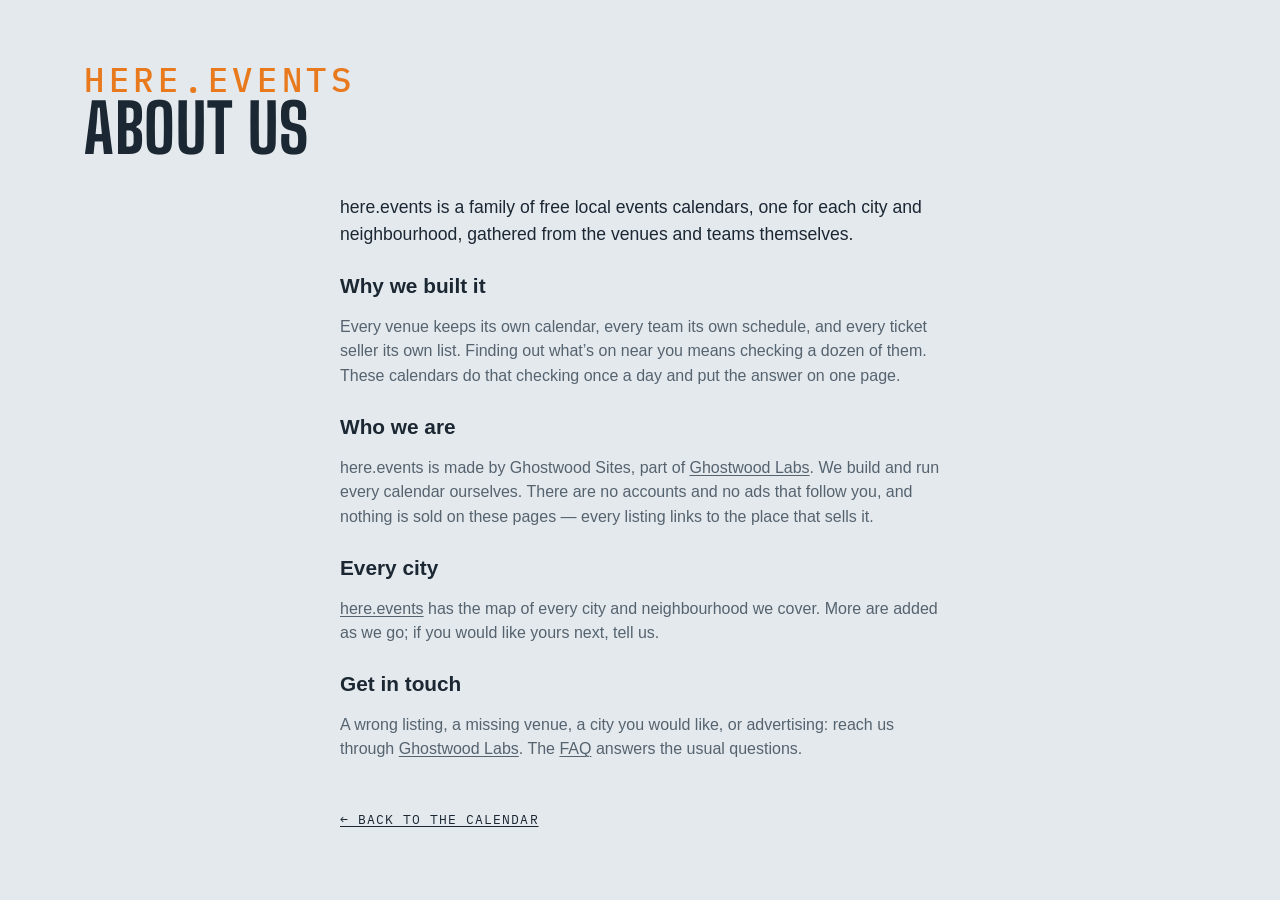
==== site/about.html @ efca9488 "Sources and About Us as their own pages, FAQ the same on every site, More Cities centred Co-Authored" ====
<!DOCTYPE html>
<html lang="en">
<head>
<meta charset="utf-8">
<meta name="viewport" content="width=device-width, initial-scale=1, viewport-fit=cover">
<meta name="theme-color" media="(prefers-color-scheme: light)" content="#edf1f4">
<meta name="theme-color" media="(prefers-color-scheme: dark)" content="#141a20">
<script>
  try {
    var t = localStorage.getItem('lqa-theme');
    var PHONE = '(max-width: 640px), (pointer: coarse) and (max-height: 500px)';
    if ((t === 'light' || t === 'dark') && !matchMedia(PHONE).matches) document.documentElement.dataset.theme = t;
  } catch (e) { /* no storage — system it is */ }
</script>
<title>About Us — here.events</title>
<meta name="description" content="About here.events: free local events calendars for each city and neighbourhood, gathered from the venues and teams themselves.">
<link rel="icon" href="favicon.svg" type="image/svg+xml">
<link rel="preconnect" href="https://fonts.googleapis.com">
<link rel="preconnect" href="https://fonts.gstatic.com" crossorigin>
<link href="https://fonts.googleapis.com/css2?family=Big+Shoulders:opsz,wght@10..72,500;10..72,700&family=IBM+Plex+Mono:wght@400;500&display=swap" rel="stylesheet">
<link rel="stylesheet" href="styles.css?v=__V__">
<script src="city.js?v=__V__"></script>
</head>
<body>

<!-- the Ghostwood Labs mark, drawn once; the masthead and the footer <use> it -->
<svg width="0" height="0" style="position:absolute" aria-hidden="true">
  <symbol id="gw-mark" viewBox="0 0 576 576">
    <g fill="none" stroke="currentColor" stroke-width="24" stroke-linecap="round" stroke-linejoin="round">
      <path d="M300.19 51.03A26 26 0 0 1 275.81 51.03L235.63 29.71A26 26 0 0 0 210.57 30.08L103.63 91.02A26 26 0 0 0 90.5 113.61L90.5 161.4A26 26 0 0 1 77.38 183.98L39.62 205.52A26 26 0 0 0 26.5 228.1L26.5 347.9A26 26 0 0 0 39.62 370.48L77.38 392.02A26 26 0 0 1 90.5 414.6L90.5 462.39A26 26 0 0 0 103.63 484.98L210.57 545.92A26 26 0 0 0 235.63 546.29L275.81 524.97A26 26 0 0 1 300.19 524.97L340.37 546.29A26 26 0 0 0 365.43 545.92L472.37 484.98A26 26 0 0 0 485.5 462.39L485.5 414.6A26 26 0 0 1 498.62 392.02L536.38 370.48A26 26 0 0 0 549.5 347.9L549.5 228.1A26 26 0 0 0 536.38 205.52L498.62 183.98A26 26 0 0 1 485.5 161.4L485.5 113.61A26 26 0 0 0 472.37 91.02L365.43 30.08A26 26 0 0 0 340.37 29.71L300.19 51.03Z"/>
      <path d="M288 57.5L288 177.5"/>
      <path d="M288 518.5L288 403.5"/>
      <path d="M90.5 176.5L144.63 204.58A26 26 0 0 0 169.19 204.26L209.58 181.92A26 26 0 0 0 223 159.17L223 101.5L158.5 137.5"/>
      <path d="M485.5 176.5L431.37 204.58A26 26 0 0 1 406.81 204.26L366.42 181.92A26 26 0 0 1 353 159.17L353 101.5L417.5 137.5"/>
      <path d="M157 211L157 287.5"/>
      <path d="M419 211L419 287.5"/>
      <path d="M90.5 399.5L144.63 371.42A26 26 0 0 1 169.19 371.74L209.58 394.08A26 26 0 0 1 223 416.83L223 474.5L158.5 438.5"/>
      <path d="M485.5 399.5L431.37 371.42A26 26 0 0 0 406.81 371.74L366.42 394.08A26 26 0 0 0 353 416.83L353 474.5L417.5 438.5"/>
      <path d="M26.5 288L92 325.5L92 250.5"/>
      <path d="M549.5 288L484 325.5L484 250.5"/>
    </g>
  </symbol>
</svg>

<!-- About us (Steve, 2026-10-29: "Create an about us section just to the left of FAQ, make it work
     the same"): one shared page for every city, word for word, like the FAQ. Styled by .ad-page. -->
<header class="masthead">
  <div class="masthead-text">
    <p class="eyebrow">here.events</p>
    <h1>About Us</h1>
  </div>
</header>
<main class="ad-page about-page">
  <p class="ad-lead">here.events is a family of free local events calendars, one for each city and neighbourhood, gathered from the venues and teams themselves.</p>

  <h2>Why we built it</h2>
  <p>Every venue keeps its own calendar, every team its own schedule, and every ticket seller its own list. Finding out what’s on near you means checking a dozen of them. These calendars do that checking once a day and put the answer on one page.</p>

  <h2>Who we are</h2>
  <p>here.events is made by Ghostwood Sites, part of <a href="https://ghostwoodlabs.com/" rel="noopener">Ghostwood Labs</a>. We build and run every calendar ourselves. There are no accounts and no ads that follow you, and nothing is sold on these pages — every listing links to the place that sells it.</p>

  <h2>Every city</h2>
  <p><a href="https://here.events/">here.events</a> has the map of every city and neighbourhood we cover. More are added as we go; if you would like yours next, tell us.</p>

  <h2>Get in touch</h2>
  <p>A wrong listing, a missing venue, a city you would like, or advertising: reach us through <a href="https://ghostwoodlabs.com/" rel="noopener">Ghostwood Labs</a>. The <a href="faq.html">FAQ</a> answers the usual questions.</p>

  <a class="ad-back" href="./">← Back to the calendar</a>
</main>
</body>
</html>
---- site/styles.css ----
/* Lower Queen Anne Events — overcast-sky palette, marquee display type. */

:root {
  --sky: #e4e9ed;        /* overcast paper (a step down from #edf1f4, Steve 2026-10-12: "a little less glaring") */
  --mist: #f7f9fb;       /* card surface (was pure white) */
  --ink: #1b2733;        /* Puget ink */
  --ink-soft: #55636f;
  --ink-bright: #1b2733; /* the logo: pure white in the dark palette, ink here */
  --line: #c3ccd4;
  --gold: #e8791d;       /* Space Needle "Galaxy Gold" */
  --gold-soft: #fbe9d8;
  /* Color coding is muted (a step back from the pure primaries) and each
     group keeps to its own family so a dot or stripe reads as what it is:
     venues are cool (blue → violet → teal), event types are warm (yellow →
     orange → red → pink). */
  /* venue hues (chips, grid ticks, agenda tags): a sweep from teal through
     blue and violet to magenta, neighbors alternating light and dark */
  /* all three families sit a step back from the pure primaries: the same
     hues, less glare, so the stripes and ticks read after the titles */
  --v-hayden: #2d799f; --v-tower: #9f2d2d; --v-midtown: #792d9f; --v-domino: #9f792d; --v-volcanic: #9f532d;
  --v-silvermoon: #2d409f; --v-vincegenna: #2d9f2d; --v-stfrancis: #9f2d8c; --v-belfry: #2d9f79; --v-expo: #9f962d;
  --venue-text: 72%;     /* how much of the venue hue the card's venue label keeps (light mode) */
  --tint: 26%;           /* the venue wash behind a series card (light mode; 13% in the dark palette) */
  --row-a: #f3f6f8; --row-b: #d6dde3; /* the list's rows alternate light and dark grey; only a series keeps its venue's hue (Steve, 2026-10-20) */
  /* event-type hues (calendar ticks, agenda right edge): concerts salmon and
     arts crimson keep clear of the brand orange; movies slate = "quiet" */
  --t-concert: #d9664f;
  --t-sports: #d4b106;
  --t-arts: #b8303f;
  --t-movie: #7a8a99;
  --t-community: #d63f9c;
  --t-expo: #2a9d8f;      /* conventions & expos: turquoise, the one hue the types didn't use */
  --t-bar: #c28a12;       /* bar nights: amber, an ale between the sports yellow and concert salmon */
  --alert: #e02b26;       /* cancelled / postponed notes: plain bright red */
  --barh-base: 3.4rem;   /* the pinned filter bar's height (chips 2.25rem + padding) */
  --titleh: 1.7rem;      /* the bar's title line (1.2rem + .5rem gap), added while scrolled */
  --barh: var(--barh-base); /* what the sticky things below the bar offset by */
  --rule: color-mix(in srgb, var(--line), var(--ink-soft)); /* list dividers: a step brighter than --line */
  /* the scorebug (the live game block, .tf-bug): a light panel in this theme, the broadcast's charcoal in the dark one (Steve, 2026-10-12: the charcoal panel on the light card looked bad) */
  --bug-bg: #f9fafb; --bug-frame: #c9d2da; --bug-ink: #1b2733; --bug-soft: #55636f; --bug-dim: #7c8894; --bug-rowline: #d5dce3; --bug-off: #b3bcc5; --bug-muted: #6b7784; --bug-score-bg: #ffffff; --bug-shadow: rgba(15, 25, 35, .10); --bug-redzone: #c8261f;
  --bug-bw: 1px; --frame: var(--line); --frame-w: 1px; /* the game block's frame and the bug's rules: hairlines in the card's line colour here, the 2px broadcast frame in the dark theme (Steve, 2026-10-12: "soften … the borders in general") */
  --cell-mix: 22%; --cell-ink: var(--ink); --cell-bar: 4px; --cell-shadow: none; /* the bug's team cells: a wash of the club colour with a bar of it at the left and ink type, instead of the solid cell ("soften the colors here") */
  --tick-mix: var(--ink); --tick-pct: 65%; /* the refresh countdown ring: the club's colour mixed toward ink here, toward white on the dark ground (the mix itself is written in the .tf-refresh rule: a token holding var(--team-2) would resolve here on :root, where no club colour exists, and come out empty) */
  --dot: color-mix(in srgb, var(--ink-soft) 40%, transparent); /* the dotted underline under the watch strip's links */
  --display: "Big Shoulders", "Arial Narrow", sans-serif;
  --body: -apple-system, BlinkMacSystemFont, "Segoe UI", "Helvetica Neue", sans-serif;
  --mono: "IBM Plex Mono", ui-monospace, Menlo, monospace;
}
/* Dark palette. Applies when the system prefers dark and the visitor hasn't
   picked Light, or whenever they've picked Dark (the toggle sets
   data-theme on <html>; "system" leaves it unset). The two blocks must
   stay identical — CSS has no way to give one ruleset two unrelated
   conditions. */
@media (prefers-color-scheme: dark) {
  :root:not([data-theme="light"]) {
    color-scheme: dark;
    --sky: #141a20; --mist: #1d252e; --ink: #e8edf1; --ink-soft: #9aa7b2; --ink-bright: #ffffff;
    --line: #333f4a; --gold: #f08a33; --gold-soft: #3a2a1a;
    --v-hayden: #86c8ea; --v-tower: #ea8686; --v-midtown: #c886ea; --v-domino: #eac886; --v-volcanic: #eaa786;
    --v-silvermoon: #8696ea; --v-vincegenna: #86ea86; --v-stfrancis: #ea86d9; --v-belfry: #86eac8; --v-expo: #eae186;
    --venue-text: 100%; --tint: 13%;
    --row-a: #1e252c; --row-b: #2c343c;
    --t-concert: #f0806a; --t-sports: #f2d21b; --t-arts: #d63a4f;
    --t-movie: #8b9db0; --t-community: #e660a8; --t-expo: #4fd1c5; --t-bar: #e3ad3c; --alert: #ff4b3e;
    --bug-bg: #2b2d30; --bug-frame: #c9cdd2; --bug-ink: #f4f4f4; --bug-soft: #d5d8dc; --bug-dim: #b9bec4; --bug-rowline: #5c6167; --bug-off: #6a6d72; --bug-muted: #4a4f56; --bug-score-bg: #fafafa; --bug-shadow: rgba(0, 0, 0, .35); --bug-redzone: #ff7b7b;
  --bug-bw: 2px; --frame: var(--ink-soft); --frame-w: 2px; --cell-mix: 100%; --cell-ink: #fff; --cell-bar: 0px; --cell-shadow: 0 1px 2px rgba(0, 0, 0, .5);
    --bug-bw: 2px; --frame: var(--ink-soft); --frame-w: 2px; --cell-mix: 100%; --cell-ink: #fff; --cell-bar: 0px; --cell-shadow: 0 1px 2px rgba(0, 0, 0, .5);
    --tick-mix: white; --tick-pct: 45%;
    --dot: color-mix(in srgb, var(--ink-soft) 60%, transparent);
  }
}
:root[data-theme="dark"] {
  color-scheme: dark;
  --sky: #141a20; --mist: #1d252e; --ink: #e8edf1; --ink-soft: #9aa7b2; --ink-bright: #ffffff;
  --line: #333f4a; --gold: #f08a33; --gold-soft: #3a2a1a;
  --v-hayden: #86c8ea; --v-tower: #ea8686; --v-midtown: #c886ea; --v-domino: #eac886; --v-volcanic: #eaa786;
  --v-silvermoon: #8696ea; --v-vincegenna: #86ea86; --v-stfrancis: #ea86d9; --v-belfry: #86eac8; --v-expo: #eae186;
  --venue-text: 100%; --tint: 13%;
  --row-a: #1e252c; --row-b: #2c343c;
  --t-concert: #f0806a; --t-sports: #f2d21b; --t-arts: #d63a4f;
  --t-movie: #8b9db0; --t-community: #e660a8; --t-expo: #4fd1c5; --t-bar: #e3ad3c; --alert: #ff4b3e;
  --bug-bg: #2b2d30; --bug-frame: #c9cdd2; --bug-ink: #f4f4f4; --bug-soft: #d5d8dc; --bug-dim: #b9bec4; --bug-rowline: #5c6167; --bug-off: #6a6d72; --bug-muted: #4a4f56; --bug-score-bg: #fafafa; --bug-shadow: rgba(0, 0, 0, .35); --bug-redzone: #ff7b7b;
  --tick-mix: white; --tick-pct: 45%;
  --dot: color-mix(in srgb, var(--ink-soft) 60%, transparent);
}
:root[data-theme="light"] { color-scheme: light; }

* { box-sizing: border-box; }
html { scroll-behavior: smooth; overflow-x: clip; } /* clip: the footer bleeds to the viewport edges */
@media (prefers-reduced-motion: reduce) { html { scroll-behavior: auto; } }
/* the page is 62rem wide, and steps wider on big screens so event names
   get a single line: the calendar column is fixed, so all of the extra
   width goes to the cards (the footer line follows) */
:root { --pagew: 62rem; }
@media (min-width: 1180px) { :root { --pagew: 72rem; } }
@media (min-width: 1360px) { :root { --pagew: 80rem; } }
body {
  /* no bottom padding: the sticky footer is the page's last thing, and any
     padding here would show as a blank band under it once the list is short.
     A column flex at least a viewport tall, so a short page (the Teams view
     with one team) still puts the footer at the bottom edge */
  display: flex; flex-direction: column; min-height: 100vh; min-height: 100dvh;
  margin: 0 auto; padding: 0 1.25rem; max-width: var(--pagew);
  background: var(--sky); color: var(--ink);
  font: 16px/1.55 var(--body);
}
/* flex items refuse to shrink below their content's minimum width, so one
   unwrappable line (a TV listing, the compact bar's title) would push a whole
   section past a phone's edge; let them shrink like blocks */
body > * { min-width: 0; }
a { color: inherit; text-underline-offset: 2px; }
:focus-visible { outline: 2px solid var(--ink-soft); outline-offset: 2px; }

/* ---- masthead ---- */
.masthead {
  display: flex; flex-wrap: wrap; gap: 1.5rem; align-items: flex-end;
  justify-content: space-between; padding: 2.5rem 0 1rem;
}
.eyebrow {
  font-family: var(--mono); font-size: .8rem; letter-spacing: .12em;
  text-transform: uppercase; color: var(--gold); margin: 0 0 .3rem;
}
h1 {
  font-family: var(--display); font-weight: 700; font-size: clamp(2.6rem, 7vw, 4.2rem);
  line-height: .92; text-transform: uppercase; letter-spacing: .01em; margin: 0;
}
.masthead-text { min-width: 0; max-width: 100%; } /* a flex item would grow to its widest line and push past a phone's edge */
/* "More Cities" (See All until 2026-10-13, Other Places until 2026-10-18): the pill before the theme pill, to the same map (Steve, 2026-10-12); in the pinned bar the chip's text folds away and the map glyph stays */
/* Add To My Calendar: the first of the masthead's tools (Steve, 2026-10-26, "should move here" — beside More Cities; in the bar from 2026-09-16 until then), sized like the More Cities pill beside it */
.masthead-tools #subscribeBtn { order: 3; display: inline-flex; align-items: center; gap: .45rem; min-height: calc(1.7rem + 8px); padding: 0 .95em; }
.masthead-tools #subscribeBtn svg { width: 1rem; height: 1rem; flex: none; }
.masthead-tools #subscribeBtn:hover { border-color: var(--ink-soft); }
.bar-title .masthead-tools #subscribeBtn { min-height: 1.7rem; padding: 0 .5em; } /* icon-only in the title line, like the pill (the label rule is .bar-title .masthead-tools .chip span) */
.masthead-tools .see-all { order: 4; display: inline-flex; align-items: center; gap: .45rem; min-height: calc(1.7rem + 8px); padding: 0 .95em; text-decoration: none; }
.masthead-tools .see-all svg { width: 1rem; height: 1rem; fill: none; stroke: currentColor; stroke-width: 1.6; stroke-linejoin: round; stroke-linecap: round; }
.masthead-tools .see-all:hover { border-color: var(--ink-soft); }
.bar-title .masthead-tools .see-all { min-height: 1.7rem; padding: 0 .5em; }
/* the mark and the name as one thing: the mark stretches to the text's
   height (eyebrow + title) and keeps square, in the footer mark's white */
.masthead { --mast-title: clamp(2.6rem, 7vw, 4.2rem); } /* the title's size; the eyebrow and the mark are cut from it */
.masthead h1 { font-size: var(--mast-title); }
/* the picture (Steve, 2026-09-21: line art, the Needle's crown the focus):
   the top of the Space Needle from the Highsmith aerial, traced to single
   smooth lines at build (a gradient-magnitude pass over the photo, see the
   memory note), a 4.5:1 window from the spire tip to the Queen Anne treeline
   with the Needle centred and the Cascades ridge behind
   (design/lqa-masthead-lines-gen.py). The
   drawing is a luminance mask (masthead-lines.png, white = line) over a box
   of ink, so the lines are the palette's own ink in either theme. A band
   behind the masthead, the Needle toward the right, dissolving into the page
   on every side — no hard edge where the art stops (Steve, 2026-09-21) */
.masthead { min-height: 11rem; overflow: hidden; isolation: isolate; } /* a slim band (Steve, 2026-09-20: minimal) */
.masthead-photo { /* the drawing fills the gap between the name and the theme pill (Steve, 2026-10-05: "in all the modes try to make it fill this space"): a flex item between them, as tall as the band (the negative margins reach over the band's padding) */
  order: 1; flex: 1 1 0; align-self: stretch; min-width: 0; z-index: -1;
  margin: -2.5rem 0 -1rem; pointer-events: none;
  background: #fff; opacity: .9; /* white lines on the dark palette, black on the light one (Steve: "white and black with antialiasing") */
  -webkit-mask-image: url(masthead-lines.png), linear-gradient(to right, transparent 0%, #000 10%, #000 92%, transparent 100%), linear-gradient(to bottom, #000 0%, #000 58%, transparent 100%);
  mask-image: url(masthead-lines.png), linear-gradient(to right, transparent 0%, #000 10%, #000 92%, transparent 100%), linear-gradient(to bottom, #000 0%, #000 58%, transparent 100%);
  -webkit-mask-size: auto 100%, 100% 100%, 100% 100%; mask-size: auto 100%, 100% 100%, 100% 100%; /* the drawing at the band's height, however wide the gap: the Needle stays whole, the ridge beside it shows as far as the gap allows */
  -webkit-mask-position: 50% 0%, 0 0, 0 0; mask-position: 50% 0%, 0 0, 0 0; /* the Needle is at the drawing's centre, so its spire is the centre of the gap at every width (Steve, 2026-10-05: "make the center the top of the needle") */
  -webkit-mask-repeat: no-repeat; mask-repeat: no-repeat;
  mask-mode: luminance, alpha, alpha;
  -webkit-mask-composite: source-in; mask-composite: intersect;
}
.masthead-tools { order: 2; }
:root[data-theme="light"] .masthead-photo { background: #000; opacity: .7; }
@media (prefers-color-scheme: light) { :root:not([data-theme="dark"]) .masthead-photo { background: #000; opacity: .7; } }
.masthead-text { position: relative; }
.masthead .eyebrow { font-size: calc(var(--mast-title) * .5); font-weight: 500; letter-spacing: .14em; margin-bottom: .1rem; line-height: 1; } /* "Seattle": half the title's size (Steve, 2026-09-16: twice the quarter it was), a shade bolder */
/* the masthead's tools (Steve, 2026-09-14): Add To My Calendar (back here
   2026-10-26), the More Cities pill and the theme pill at the masthead's
   right end — the bar below keeps its room for the switch, filters, search,
   the clubs and the season calendar chip */
.masthead { position: relative; }
.masthead-tools { display: flex; align-items: center; gap: .6rem; flex: none; margin-left: auto; }
.sub { color: var(--ink-soft); max-width: 34rem; margin: .8rem 0 0; }

.updated { /* the "Updated …" stamp: an eyebrow line under the title, spaced like the one above it */
  margin: .3rem 0 0; min-height: 1em;
}
/* Solid-ink pill with the page background as its text — a dark pill in
   light mode, a light one in dark — softened on hover (the event sheet's
   Tickets button). */
.btn-cal {
  display: inline-flex; align-items: center; gap: .55em; margin: auto 0;
  font: 600 1rem/1 var(--body); color: var(--sky); background: var(--ink);
  border: 0; border-radius: 999px; padding: .85em 1.4em .85em 1.15em; cursor: pointer;
  transition: background .15s, color .15s;
}
.btn-cal svg { width: 1.15em; height: 1.15em; flex: none; }
.btn-cal:hover { background: var(--ink-soft); color: var(--sky); }
/* the subscribe pop: app.js placeSubscribePop fixes it under the masthead's
   Add To My Calendar button (right edges aligned); these are the fallback
   position and the look */
.pop {
  position: absolute; right: 0; top: calc(100% + 1.1rem); z-index: 10;
  width: min(18rem, 100%); background: var(--mist); border: 1px solid var(--line);
  border-radius: 8px; padding: 1rem 1.1rem; box-shadow: 0 8px 28px rgba(15, 25, 35, .18);
  font-size: .92rem;
}
.pop p { margin: 0 0 .6rem; }
.pop > :last-child { margin-bottom: 0; }
/* everything in the pop sits on one centre line: the checkbox row, the
   three named calendar tiles, the QR / Copy Link chips, then the note */
.pop-tiles { display: grid; grid-template-columns: repeat(3, 4.6rem); justify-content: center; gap: .6rem; margin: 0 0 .7rem; }
.pop-tools { display: flex; justify-content: center; gap: .5rem; margin: 0 0 .9rem; }
.pop-tools .chip { display: inline-flex; align-items: center; gap: .4rem; text-decoration: none; padding: .45em .85em; }
.pop-tools .chip svg { width: 1rem; height: 1rem; flex: none; color: var(--gold); }
.pop-tools .chip:hover { border-color: var(--ink-soft); }
/* Copy Link: a check replaces the icon for a moment after copying */
.pop-tools .chip.is-done svg { display: none; }
.pop-tools .chip.is-done::before { content: "✓"; font-weight: 700; line-height: 1; }
.qr-panel { text-align: center; margin-bottom: .6rem; }
#qrImg {
  display: inline-block; width: 170px; height: 170px;
  background: #fff; padding: 6px; border-radius: 8px;
}
#qrImg svg { display: block; width: 100%; height: 100%; }
/* a tile: the service's icon over its name */
.tile {
  display: grid; justify-items: center; gap: .4rem;
  padding: .6rem .3rem .5rem; border: 1px solid var(--line); border-radius: 10px;
  background: var(--sky); text-decoration: none; color: var(--ink-soft);
}
.tile-logo { width: 2.4rem; height: 2.4rem; border-radius: 8px; object-fit: contain; }
.tile span { font-family: var(--mono); font-size: .62rem; text-transform: uppercase; letter-spacing: .08em; line-height: 1; }
.tile:hover { border-color: var(--ink-soft); color: var(--ink); }
/* ---- filter bar: one row of matching chips ---- */
/* Funnel (filters), Reset, Copy link, Add To Calendar, then the theme toggle
   at the right end. position: relative makes the bar the box the subscribe
   pop hangs from. */
.filterbar {
  display: flex; flex-wrap: nowrap; gap: .6rem; align-items: center;
  margin: .75rem 0 0; position: relative;
}
.filterbar > * { flex-shrink: 0; }
.filterbar .chip {
  display: inline-flex; align-items: center; gap: .45rem; min-height: 2.25rem;
  position: relative; /* for the visually-hidden labels in .is-tight */
}
.filterbar .chip svg { width: 1rem; height: 1rem; flex: none; }
.filterbar .chip:not(:disabled):hover { border-color: var(--ink-soft); }
/* the funnel's chevron is the panel's open/closed indicator. Its outline is
   deliberately the same whether or not a filter is active — Reset lighting
   up is the "something's filtered" signal. */
/* The bar can't wrap. When its content wouldn't fit — app.js measures and
   sets .is-tight — the view switch's words go (see .view-toggle); the labeled
   Add To My Calendar chip that used to shed its label here left the bar for
   the masthead 2026-10-26. */
/* the Teams chip is a switch: solid while its view is on show */
/* the view switch: list | month | home teams, a three-stop pill like the theme's (same rules, .view-toggle) */
.view-toggle[data-active="month"] .theme-knob { left: calc(3px + var(--tt)); }
.view-toggle[data-active="teams"] .theme-knob { left: calc(3px + 2 * var(--tt)); }
.view-toggle button[aria-checked="true"] { color: var(--sky); }
/* while the Teams view is up the agenda's own controls step aside — the
   filters, search, the Today floater, Add To Calendar and the phone's calendar chip */
html.teams-open .search-wrap,
html.teams-open .cal-toggle { display: none; } /* Add To Calendar stays: in Teams mode it offers the club's season feed */
html.teams-open #calToday { display: none; }
.cal-side:not(.is-float) .cal { margin-bottom: 1.6rem; } /* room for the TODAY tab below the docked card */
/* the search box: a chip that takes typing, a magnifier at its right end and
   no placeholder; it gives up width first when the row gets tight */
.filterbar .search-wrap { position: relative; display: flex; flex: 1 1 10rem; min-width: 10rem; max-width: none; } /* the whole of the row's slack (Steve, 2026-10-24, "span the full width"; capped at 28rem from 2026-09-15 until then) */ /* takes whatever room the row has left, never less than a word's worth: the chips drop their labels first (is-tight) */
#searchBox {
  width: 100%; font: 500 .85rem/1 var(--body); color: var(--ink); background: var(--mist);
  border: 1px solid var(--line); border-radius: 999px; padding: .5em 2.4em .5em .95em; min-height: 2.25rem;
  -webkit-appearance: none; appearance: none;
}
#searchBox::-webkit-search-cancel-button { margin-right: .2em; }
/* hover and focus both just brighten the edge — no orange ring on a text box */
#searchBox:hover { border-color: var(--ink-soft); }
#searchBox:focus, #searchBox:focus-visible { outline: none; border-color: var(--ink); }
.search-wrap svg {
  position: absolute; right: .85rem; top: 50%; width: 1rem; height: 1rem;
  transform: translateY(-50%); color: var(--ink-soft); pointer-events: none;
}
/* Right end of the bar, left to right: the calendar chip (narrow layouts
   only), then the season calendar chip (DOM order keeps the chips together;
   flex order places them); the search box grows to fill the gap before them.
   Add To My Calendar was the bar's last chip from 2026-09-16 to 2026-10-26. */
#calToggle { order: 2; }
#viewToggle { order: -1; } /* the view switch leads the bar in either mode (Steve, 2026-09-14) */
/* light / dark: a two-stop pill at the bar's right end, the ink knob
   sliding under the stop in effect (the system's side until a click) */
.theme-toggle {
  position: relative; display: inline-flex; order: 5;
  padding: 3px; border: 1px solid var(--line); border-radius: 999px; background: var(--mist);
}
.theme-toggle { --tt: 2rem; cursor: pointer; } /* stop width — wider on phones for the tap target; the rim and the knob are click targets too (a press anywhere steps the pill) */
.theme-toggle button {
  position: relative; z-index: 1; width: var(--tt); height: 1.7rem; cursor: pointer;
  background: none; border: 0; padding: 0; color: var(--ink-soft); border-radius: 999px;
  display: grid; place-items: center;
}
.theme-toggle button svg { width: 1rem; height: 1rem; }
.theme-toggle button[aria-checked="true"] { color: var(--sky); } /* still a click target: any stop flips */
.theme-toggle button:not([aria-checked="true"]):hover { color: var(--ink); }
.theme-knob {
  position: absolute; top: 3px; left: 3px; width: var(--tt); height: calc(100% - 6px);
  border-radius: 999px; background: var(--ink); transition: left .18s; /* ink knob, page-colored icon — like a checked box */
}
.theme-toggle[data-active="dark"] .theme-knob { left: calc(3px + var(--tt)); }
.theme-toggle[data-active="system"] .theme-knob { left: calc(3px + 2 * var(--tt)); }
@media (prefers-reduced-motion: reduce) { .theme-knob { transition: none; } }
/* the view stops carry their words — List · Month · Teams — while the bar has room (Steve, 2026-10-24,
   "span the full width … display text for the icons if there is space"; Kona first, every city the same day):
   is-tight (app.js fitFilterBar / fitTeamStrip) drops them back to icons, and the ink knob is measured under
   the lit stop by app.js placeKnob (--knob-x/--knob-w), whatever its width. After the .theme-toggle rules so
   width: auto wins. */
.view-toggle button { width: auto; min-width: var(--tt); padding: 0 .7rem 0 .55rem; gap: .4rem; display: inline-flex; align-items: center; justify-content: center; }
.view-toggle .vt-label { font: 500 .8rem/1 var(--body); letter-spacing: .01em; white-space: nowrap; }
.filterbar.is-tight .view-toggle button { padding: 0; width: var(--tt); }
.filterbar.is-tight .vt-label { display: none; }
.view-toggle[data-active] .theme-knob { left: var(--knob-x, 3px); width: var(--knob-w, var(--tt)); transition: left .18s, width .18s; }
@media (prefers-reduced-motion: reduce) { .view-toggle[data-active] .theme-knob { transition: none; } }
/* the Filter button rides at the end of the view pill, past a hairline, in every mode (Steve, 2026-10-24,
   "for all sites, and modes combine these"): icon + word like the stops, the word going with is-tight; while
   the panel is open it wears the ink like a knob of its own. It is not a stop: the knob never moves to it. */
.view-toggle .vt-filter { width: auto; min-width: var(--tt); padding: 0 .7rem 0 .55rem; } /* a stop like the others — no divider (Steve, 2026-10-24: "vert lines should be consistent") */
.filterbar.is-tight .view-toggle .vt-filter { width: auto; padding: 0 .35rem 0 .4rem; }
.view-toggle .vt-filter[aria-expanded="true"], .view-toggle .vt-filter[aria-expanded="true"]:hover { background: var(--ink); color: var(--sky); border-radius: 999px; }
/* the bar stays pinned at the top while the list scrolls (--barh is its
   height — the month dividers and the calendar strip stick just below it);
   the panel floats open under it, over the content, which stays put */
.filter-area {
  position: sticky; top: 0; z-index: 30; background: var(--sky);
  padding: .55rem 0 .6rem; margin-top: .2rem;
}
.filter-area .filterbar { margin: 0; }
/* the pinned bar's title: one slim line above the chips in the masthead's
   face, shown once the masthead itself has scrolled off; --titleh is what
   it adds to the bar, and html.is-scrolled adds that to --barh */
.bar-title { /* one size for all three parts */
  display: flex; align-items: baseline; gap: .9rem; white-space: nowrap;
  font-family: var(--display); font-weight: 700; font-size: 1.1rem; line-height: 1.2rem;
  text-transform: uppercase; letter-spacing: .02em; margin: 0 0 .5rem;
}
.bar-title[hidden] { display: none; } /* an author display beats the UA [hidden] rule */
.eyebrow[hidden], .bar-eyebrow[hidden] { display: none; } /* an empty eyebrow (a city with no neighbourhood) takes no room */
.bar-name { min-width: 0; overflow: hidden; text-overflow: ellipsis; } /* the title gives way first */
.bar-eyebrow { /* "Seattle" and "Updated …" in the masthead's eyebrow face */
  flex: none; font-family: var(--mono); font-weight: 400; letter-spacing: .08em; color: var(--gold);
}
#barUpdated { display: none; } /* the stamp is the footer's alone (Steve, 2026-09-16) */
html.is-scrolled { --titleh: 2.2rem; --barh: calc(var(--barh-base) + var(--titleh)); } /* the title line carries the masthead's tools while scrolled (app.js markStuck moves them): 1.7rem chips + the .5rem gap */
/* the tools in the title line: icon-only chips a size down, the theme pill scaled to match, at the line's right end (the pop still hangs from the bar below) */
.bar-title .masthead-tools { align-self: center; margin-left: auto; gap: .4rem; }
.bar-title .masthead-tools .chip { min-height: 1.7rem; padding: .2em .5em; }
.bar-title .masthead-tools .chip span { position: absolute; width: 1px; height: 1px; overflow: hidden; clip: rect(0 0 0 0); white-space: nowrap; }
.bar-title .masthead-tools .chip svg { width: 1rem; height: 1rem; }
.bar-title .theme-toggle { zoom: .8; }
.filter-panel {
  position: absolute; left: 0; right: 0; top: calc(100% + .5rem); z-index: 20;
  background: var(--mist); border: 1px solid var(--line);
  border-radius: 10px; padding: 1rem 1.1rem;
  box-shadow: 0 12px 36px rgba(0, 0, 0, .3);
  max-height: calc(100vh - 8rem); max-height: calc(100dvh - 8rem); overflow-y: auto;
}
/* Kayak-style panel: columns of checkbox rows, Select all | Clear all links
   per group, an "only" link on hover, and an event count on the right. */
/* the groups sit in columns with a rule between them (a rule above, on
   phones, where they stack) */
.fp-cols { display: grid; grid-template-columns: repeat(auto-fit, minmax(18rem, 1fr)); gap: 1.25rem 0; } /* wide enough that no name wraps; tablets get two columns */
.fp-group { padding: 0 1.25rem; min-width: 0; } /* columns share the width evenly; a long name clips with an ellipsis rather than pushing the next column out of the panel (2026-10-18, the neighbourhood rows) */
.fp-group:first-child { padding-left: 0; }
.fp-group:last-child { padding-right: 0; }
.fp-group + .fp-group { border-left: 1px solid var(--line); }
@media (max-width: 640px) {
  .fp-group { padding: 0; }
  .fp-group + .fp-group { border-left: 0; border-top: 1px solid var(--line); padding-top: 1.1rem; }
}
/* top row: preset chips (the lit one matches the current state) with the
   Sold Out and Holidays switches pushed to the right. They are switches, not
   allow boxes like the rows below (one narrows the list, one adds days), so
   they wear a pill-and-knob face instead of the tick box */
.fp-switch { position: relative; display: flex; align-items: center; gap: .5rem; cursor: pointer; }
.fp-switch input { position: absolute; opacity: 0; width: 1px; height: 1px; }
.sw {
  flex: none; width: 2rem; height: 1.15rem; position: relative;
  border: 1.5px solid var(--ink-soft); border-radius: 1rem; background: var(--mist);
  transition: background .15s, border-color .15s;
}
.sw::after {
  content: ""; position: absolute; top: .1rem; left: .1rem; width: .75rem; height: .75rem;
  border-radius: 50%; background: var(--ink-soft); transition: transform .15s, background .15s;
}
.fp-switch input:checked + .sw { background: var(--ink); border-color: var(--ink); }
.fp-switch input:checked + .sw::after { transform: translateX(.85rem); background: var(--mist); }
.fp-switch:hover .sw { border-color: var(--ink); }
.fp-switch input:focus-visible + .sw { outline: 2px solid var(--ink-soft); outline-offset: 2px; }
.fp-top { display: flex; align-items: center; gap: 1rem; padding: 0 1.25rem; margin: 0 0 1.1rem; }
/* one row that scrolls sideways at every width, never wraps (Steve,
   2026-09-22); a right-edge fade (.is-more-right, app.js presetEdge) says
   more chips sit beyond the edge and lifts once scrolled to the end */
.fp-presets { display: flex; flex-wrap: nowrap; align-items: center; gap: .4rem; flex: 1; min-width: 0; overflow-x: auto; scrollbar-width: none; padding: 2px 0; scroll-padding: 0 1rem; }
.fp-presets::-webkit-scrollbar { display: none; }
.fp-presets.is-more-right { -webkit-mask-image: linear-gradient(to right, #000 calc(100% - 2.6rem), transparent); mask-image: linear-gradient(to right, #000 calc(100% - 2.6rem), transparent); }
.fp-preset { flex: none; }
.fp-soldout { margin-left: auto; white-space: nowrap; flex: none; }
.fp-holidays { white-space: nowrap; flex: none; }
.fp-preset { font-size: .8rem; padding: .4em .85em; min-height: 2rem; }
.fp-preset:hover { border-color: var(--ink-soft); }
.fp-preset.is-on { background: var(--ink); color: var(--sky); border-color: var(--ink); }
.fp-group h3 {
  white-space: nowrap; /* never wraps (Steve, 2026-09-22) */
  font-family: var(--mono); font-size: .68rem; text-transform: uppercase;
  letter-spacing: .1em; color: var(--ink); margin: 0 0 .35rem; font-weight: 700; /* bold, ink (Steve, 2026-09-22) */
  display: flex; align-items: baseline; gap: .6rem;
}
/* All · None at the heading's right end: plain words in the heading's own face, not chips */
.fp-allnone { margin-left: auto; display: inline-flex; align-items: baseline; gap: .35rem; font-weight: 500; color: var(--ink-soft); } /* the links stay quiet next to the bold title */
.fp-allnone i { font-style: normal; opacity: .6; }
.fp-set { font: inherit; letter-spacing: inherit; text-transform: inherit; color: var(--ink-soft); background: none; border: 0; padding: 0; cursor: pointer; text-decoration: underline; text-decoration-color: color-mix(in srgb, var(--ink-soft) 50%, transparent); text-underline-offset: 2px; }
.fp-set:hover { color: var(--ink); text-decoration-color: currentColor; }
.fp-list { display: flex; flex-direction: column; }
.fp-list + h3 { margin-top: 1rem; } /* a second group stacked in the same column */
.fp-list[hidden] + h3 { margin-top: 0; } /* a group folded away leaves the next heading level with the other columns' */
.fp-row { display: flex; align-items: center; gap: .5rem; padding: .3rem .35rem; border-radius: 6px; }
.fp-row:hover { background: var(--sky); }
.fp-check { position: relative; display: flex; align-items: center; gap: .6rem; cursor: pointer; min-width: 0; }
/* the Show | Hide pair at the row's end (Steve, 2026-09-22, third pass):
   two small words joined into one pill. Neither lit = no preference; the
   lit one is ink. Hide lit strikes the row's name */
.fp-seg { flex: none; display: inline-flex; margin-left: auto; border: 1.5px solid var(--line); border-radius: 999px; background: var(--mist); overflow: hidden; }
.fp-seg-b {
  font: inherit; font-size: .68rem; line-height: 1; letter-spacing: .02em; color: var(--ink-soft);
  background: none; border: 0; padding: .28rem .55rem; margin: 0; cursor: pointer;
}
.fp-seg-b + .fp-seg-b { border-left: 1.5px solid var(--line); }
.fp-seg-b:hover { color: var(--ink); background: color-mix(in srgb, var(--ink) 8%, transparent); }
.fp-seg-b[aria-pressed="true"] { color: var(--mist); background: var(--ink); }
.fp-seg-b:focus-visible { outline: 2px solid var(--ink-soft); outline-offset: 2px; }
.fp-check:hover .fp-name { color: var(--ink); }
.fp-name { font-size: .88rem; display: flex; align-items: center; gap: .45rem; white-space: nowrap; min-width: 0; }
.fp-name > * { overflow: hidden; text-overflow: ellipsis; } /* never wraps; a too-narrow column clips with an ellipsis */
.fp-name a { text-decoration-color: var(--line); }
.fp-name a:hover { text-decoration-color: var(--ink-soft); }
.fp-row:has(.fp-seg[data-mode="ex"]) .fp-name { opacity: .55; } /* a hidden row reads dimmed — the colour change alone, no strike-through (Steve, 2026-10-05) */
/* a city-wide site folds its column by neighbourhood (seattle-events, 2026-10-18): the neighbourhood's row carries a chevron that
   opens the rooms under it, indented behind a hairline; its Show | Hide pair works every room at once */
.fp-hood .fp-name { font-weight: 600; }
.fp-fold { flex: none; width: 1.15rem; height: 1.15rem; display: inline-flex; align-items: center; justify-content: center; border: 0; border-radius: 4px; background: none; padding: 0; margin: 0 -.1rem 0 -.2rem; color: var(--ink-soft); cursor: pointer; }
.fp-fold:hover { color: var(--ink); background: color-mix(in srgb, var(--ink) 8%, transparent); }
.fp-fold svg { width: .72rem; height: .72rem; transition: transform .15s; }
.fp-fold[aria-expanded="true"] svg { transform: rotate(90deg); }
.fp-sub { display: flex; flex-direction: column; margin: 0 0 .25rem 1rem; padding-left: .3rem; border-left: 1px solid var(--line); }
.fp-sub[hidden] { display: none; }
.fp-tail .fp-name { color: var(--ink-soft); font-style: italic; } /* the "More rooms" row at a group's foot: the rooms the usual view hides, folded (2026-10-18) */
.fp-tail:has(.fp-seg[data-mode="ex"]) .fp-name { opacity: 1; } /* it is usually all-Hide; dimming it too would make it vanish */
/* three groups — the two venue lists (Lower Queen Anne the wider), Teams
   (Steve, 2026-09-20; Capacity rows dropped 2026-09-22) */
@media (min-width: 641px) and (max-width: 899px) { .fp-tree .fp-cols { grid-template-columns: 1.1fr 1fr; } .fp-tree .fp-group:nth-child(3) { grid-column: 1; border-left: 0; padding-left: 0; padding-right: 1.25rem; border-top: 1px solid var(--line); padding-top: 1rem; margin-top: -.25rem; } } /* tablets: two columns, Teams under Lower Queen Anne (three squeezed the headings into wraps) */
@media (min-width: 900px) { .fp-tree .fp-cols { grid-template-columns: 1.15fr 1fr 1fr; } .fp-tree { right: auto; width: min(100%, 58rem); } } /* three columns of about twelve rows each (Festivals under Home Teams, 2026-10-05); the panel no wider than they need — it used to run the toolbar's width and stretch the rows across it (Steve: "feel free to shrink the width of the filter pop up") */
.fp-note { font-family: var(--mono); font-size: .66rem; color: var(--ink-soft); letter-spacing: .04em; margin-left: .35rem; } /* a band's seat range after its name */
.chip {
  font: 500 .85rem/1 var(--body); cursor: pointer; border-radius: 999px;
  padding: .5em .95em; background: var(--mist); color: var(--ink);
  border: 1px solid var(--line);
}

/* ---- agenda layout: list + docked mini calendar ---- */
.agenda { margin-top: 1.6rem; }
/* the view note: one plain line above the list while the view is not the
   usual one, the way back at its right (app.js renderViewNote) */
.view-note { display: flex; align-items: center; gap: .8rem; flex-wrap: wrap; margin: 0 0 1.1rem; padding: .55rem .9rem; border: 1px solid var(--line); border-radius: 10px; background: var(--mist); font-size: .88rem; }
.fp-group h3[hidden], .fp-list[hidden] { display: none; } /* a group with no rows in this city folds away with its heading (the flex displays above would otherwise beat [hidden]; Steve, 2026-10-11) */
.view-note[hidden] { display: none; }
.view-note .chip { margin-left: auto; font-size: .78rem; padding: .3em .75em; min-height: 1.9rem; }
/* the toast: a word above the footer after hiding something from the sheet, with Undo */
.toast { position: fixed; left: 50%; bottom: calc(3.6rem + env(safe-area-inset-bottom)); transform: translateX(-50%); z-index: 40; display: flex; align-items: center; gap: 1rem; padding: .6rem .6rem .6rem 1rem; border-radius: 999px; background: var(--ink); color: var(--sky); font-size: .88rem; box-shadow: 0 12px 36px rgba(0, 0, 0, .35); max-width: calc(100vw - 2rem); }
.toast[hidden] { display: none; }
.toast button { font: 700 .82rem/1 var(--body); color: var(--gold); background: none; border: 1px solid color-mix(in srgb, var(--sky) 35%, transparent); border-radius: 999px; padding: .45em .9em; cursor: pointer; }
.toast button:hover { border-color: var(--sky); }
.agenda, .teams { margin-bottom: 1.5rem; } /* the gap above the footer (its own top margin is auto) */
.agenda-layout {
  display: grid; grid-template-columns: minmax(0, 1fr) 18rem;
  gap: 0 2.5rem; align-items: start;
}
.agenda-layout > ol { grid-column: 1; }
.cal-side { position: sticky; top: calc(var(--barh) + .5rem); grid-column: 2; grid-row: 1; } /* same offset under the bar as the pops */
/* the Add To Calendar pop hangs over the docked calendar (same width, same right edge)
   and is shorter, so the calendar steps out while the pop is open */
.cal-side:not(.is-float) .cal { transition: opacity .15s; }
html.pop-open .cal-side:not(.is-float) .cal { opacity: 0; pointer-events: none; }
/* Below the page's full width (62rem + padding) the calendar never docks —
   beside the list it would squeeze the cards to a sliver — so from here
   down it floats over the list instead. */
@media (max-width: 1023px) {
  .agenda-layout { display: flex; flex-direction: column; }
  /* the grid's align-items: start carries over; the strip must span the
     column or it shrinks to its content (it has none, so its right edge —
     where the handle hangs — would be the left edge of the page) */
  .cal-side { align-self: stretch; width: 100%; }
  /* a zero-height sticky strip, first in the column, carrying the handle
     (hanging off its right end) and the floating calendar; both ride along
     as the list scrolls */
  .cal-side { order: -1; height: 0; top: calc(var(--barh) + .5rem); z-index: 15; }
  .cal-side.is-float .cal {
    position: absolute; z-index: 14; right: 0; top: 0; /* right under the pinned bar */
    width: min(22rem, 100%);
    max-height: calc(100vh - 5rem); max-height: calc(100dvh - 5rem); overflow-y: auto;
  }
  .cal-side.is-float .cal-month { box-shadow: 0 12px 36px rgba(0, 0, 0, .3); }
}

/* ---- the Month view: the month's events, as the filters leave them, on one calendar ---- */
html.month-open .agenda-layout, html.month-open .cal-toggle { display: none; } /* the list and its mini calendar step aside; the board is the month */
/* ---- the month view: one continuous grid of weeks, square days (Steve, 2026-09-15) ----
   The grid runs from this month on with no end (app.js appends months as
   the sentinel nears the window), sized to the window: seven squares across,
   the page scrolling down them under the pinned filter bar; the ‹ MONTH ›
   header and the weekday row stick under the bar and name the month at the
   top (the sticky footer stays pinned at the bottom as everywhere). A day
   carries its events' names only, as many as fit, the rest folded into
   "+N more" (fitBoardCells); a tap on the day opens the card listing them all. */
.month-board[hidden] { display: none; }
.month-board { margin: 0 auto; max-width: 100%; position: relative; } /* app.js sizeBoard sets its width: seven squares that show the whole month in the window at the top of the page, centred when that is narrower than the page */
.mb-sticky { position: sticky; top: var(--barh); z-index: 6; background: var(--sky); padding-top: 1.9rem; } /* the room is the TODAY tab's, which rises from the header (Steve: an up tab) */
.mb-head { position: relative; } /* the tab and, on a centred board, the vertical month name hang off it */
/* TODAY over the month view's header: the same tab, upside down — rising from the header's top edge */
.cal-head button.cal-today-tab { width: auto; height: auto; min-width: 0; min-height: 0; display: inline-flex; border-radius: 6px 6px 0 0; } /* not the header's arrow-button size, nor the phones' 2.75rem touch minimum */
.cal-head button.cal-today-tab svg { width: .85rem; height: .85rem; }
.cal-head button.cal-today-tab[hidden] { display: none; } /* the override above would otherwise beat [hidden] */
.mb-head .cal-today-tab { top: auto; bottom: 100%; border-top: 2px solid var(--ink-soft); border-bottom: 0; border-radius: 6px 6px 0 0; padding: .24rem .7rem .3rem; box-shadow: 0 -3px 8px rgba(0, 0, 0, .25); }
/* the board centred narrower than the page (sizeBoard's is-narrow): the months' names stand beside their blocks, so the header keeps only ‹ › */
/* …and on a centred board the header goes altogether (Steve, 2026-09-16: "useless" — the names beside the blocks say the month and open the picker; scrolling moves the months); what stays is the sticky anchor, a hair tall, and TODAY as a chip under the filter bar while another month is at the top */
.month-board.is-narrow .mb-head { display: none; }
.month-board.is-narrow .mb-sticky { padding-top: 0; height: .4rem; }
.month-board.is-narrow .mb-sticky > .cal-today-tab { top: .4rem; bottom: auto; border: 2px solid var(--ink-soft); border-radius: 6px; box-shadow: 0 3px 8px rgba(0, 0, 0, .25); } /* painted: the days scroll under it, not through the gap to the bar; the TODAY tab hangs from its foot */
.mb-sticky .mb-head { border-bottom: 2px solid var(--ink-soft); border-radius: 10px; padding-bottom: .3rem; } /* the header on its own: the weekday row went with each month */
.mb-wdays { display: grid; grid-template-columns: repeat(7, minmax(0, 1fr)); background: var(--mist); border: 2px solid var(--ink-soft); border-bottom: 0; border-radius: 10px 10px 0 0; font-family: var(--mono); font-size: .62rem; letter-spacing: .1em; text-transform: uppercase; color: var(--ink-soft); }
.mb-wdays span { padding: .1rem .35rem .3rem; text-align: center; } /* centred over the column (Steve, 2026-09-16) */
/* every month its own block (Steve, 2026-09-15): a framed grid padded to whole weeks with blank slots, a gap between months, its name standing beside it on a centred board */
.mb-month { position: relative; margin-top: .8rem; }
.mb-days { border: 2px solid var(--ink-soft); border-radius: 0 0 10px 10px; overflow: hidden; grid-auto-rows: auto; }
/* the month's name: standing beside its block on a centred board; on a full-width board the pinned ‹ MONTH › bar names the month, so no heading over the block as well (it read twice — Steve's review, 2026-09-16) */
.mb-mname { display: none; font: 700 .95rem/1 var(--display); text-transform: uppercase; letter-spacing: .12em; color: var(--ink); background: none; border: 0; padding: .15rem .1rem .35rem; margin: 0; cursor: pointer; text-align: left; border-radius: 6px; }
.mb-mname:hover { color: var(--ink-soft); }
.month-board.is-narrow .mb-mname { display: block; position: absolute; right: calc(100% + .9rem); top: 50%; translate: 0 -50%; /* centred on its block (Steve, 2026-09-15) */ writing-mode: vertical-rl; transform: rotate(180deg); transform-origin: center; font: 700 var(--mname, 3rem)/1 var(--display); text-transform: uppercase; letter-spacing: .08em; color: var(--ink); background: none; border: 0; padding: 0; margin: 0; cursor: pointer; white-space: nowrap; border-radius: 6px; }
.month-board.is-narrow .mb-mname:hover { color: var(--ink-soft); }
.month-board.is-narrow .mb-mname:focus-visible { outline: 2px solid var(--ink); outline-offset: 4px; }
.month-board.is-short .mb-days > .cal-day { aspect-ratio: auto; height: var(--cellh); } /* a full-width board that would run past the window: the days give up a little height (never under 60% of their width) so the month fits (app.js sizeBoard) */
.mb-days > .cal-day { aspect-ratio: 1; height: auto; display: flex; flex-direction: column; align-items: stretch; gap: .15rem; padding: .3rem .3rem .35rem; cursor: pointer; }
.mb-days > .cal-day:hover { background: color-mix(in srgb, var(--ink) 6%, var(--mist)); }
.mb-days > .cal-day.is-today:hover { background: color-mix(in srgb, var(--ink) 26%, var(--mist)); }
.mb-days > .cal-day.is-blank { aspect-ratio: 1; margin: 0; width: auto; cursor: default; background: color-mix(in srgb, var(--line) 35%, var(--mist)); } /* a padding slot is a cell like the rest, a shade darker */
.mb-days > .cal-day.is-blank:hover { background: color-mix(in srgb, var(--line) 35%, var(--mist)); }
.mb-days .num { font-size: clamp(.72rem, 1.3vw, 1rem); line-height: 1; margin-bottom: .1rem; }
.mb-days .hol { font-size: .58rem; line-height: 1.2; color: var(--gold); letter-spacing: .06em; text-transform: uppercase; }
.mb-days .ticks { display: none; } /* phones only (below) */
/* an event on a day: its name only (Steve, 2026-09-15 — no times), one line in its venue's colour */
/* no venue colours on the names (Steve, 2026-09-15, late): plain ink, a neutral wash on hover and in the day's card */
.mb-ev { display: block; flex: none; width: 100%; text-align: left; font-family: var(--body); font-size: .7rem; line-height: 1.25; color: var(--ink); background: none; border: 0; border-radius: 4px; padding: .12rem .2rem; cursor: pointer; overflow: hidden; text-overflow: ellipsis; white-space: nowrap; font-weight: 600; }
.mb-ev:hover { background: color-mix(in srgb, var(--ink) 10%, transparent); }
.mb-ev[hidden] { display: none; }
.mb-ev.is-off { text-decoration: line-through; opacity: .7; }
.mb-more { flex: none; align-self: flex-start; font: inherit; font-family: var(--mono); font-size: .62rem; color: var(--ink-soft); background: none; border: 0; padding: .1rem .2rem; cursor: pointer; }
.mb-more[hidden] { display: none; }
.mb-more:hover { color: var(--ink); }
.mb-days .cal-day.is-past .mb-ev { opacity: .55; }
.mb-sentinel { height: 1px; }
/* the day's card: opens over the tapped day (the day, grown) and lists everything on it */
.mb-pop { position: fixed; z-index: 31; background: var(--mist); border: 2px solid var(--ink-soft); border-radius: 10px; box-shadow: 0 14px 40px rgba(0, 0, 0, .35); padding: .6rem .7rem .7rem; max-height: min(70vh, 32rem); overflow-y: auto; transform-origin: top left; animation: mb-pop-in .16s ease-out; }
@keyframes mb-pop-in { from { opacity: 0; transform: scale(.94); } to { opacity: 1; transform: none; } }
@media (prefers-reduced-motion: reduce) { .mb-pop { animation: none; } }
@media (max-width: 640px) { .mb-pop { left: 0; right: 0; bottom: 0; top: auto; width: auto; max-height: 70vh; border-radius: 12px 12px 0 0; border-bottom: 0; padding-bottom: calc(.7rem + env(safe-area-inset-bottom, 0px)); transform-origin: bottom center; } } /* a sheet from the foot, like the event's (app.js openDayPop leaves the position to this) */
.mb-pop h3 { font-family: var(--display); font-weight: 700; font-size: 1rem; text-transform: uppercase; letter-spacing: .06em; margin: 0 0 .5rem; display: flex; align-items: baseline; gap: .6rem; }
.mb-pop h3 .mb-pop-n { font-family: var(--mono); font-weight: 400; font-size: .68rem; letter-spacing: .1em; color: var(--ink-soft); }
.mb-pop .mb-ev { font-size: .85rem; padding: .4rem .6rem; margin-bottom: .35rem; white-space: normal; background: color-mix(in srgb, var(--ink) 6%, transparent); }
.mb-pop .mb-ev:hover { background: color-mix(in srgb, var(--ink) 14%, transparent); }
.mb-pop .mb-ev .mb-sub { display: block; font-family: var(--mono); font-weight: 400; font-size: .68rem; letter-spacing: .04em; color: var(--ink-soft); margin-top: .1rem; }
.mb-pop .mb-none { font-family: var(--mono); font-size: .8rem; color: var(--ink-soft); margin: 0; }
@media (max-width: 640px) { /* phones: the days are too small for names — they carry the venue ticks; the tap opens the same card */
  .mb-days > .cal-day { padding: .2rem .25rem; gap: .1rem; }
  .mb-days .hol, .mb-days .mb-ev, .mb-days .mb-more { display: none; }
  .mb-days .ticks { display: flex; }
}

/* ---- mini month calendar: a nav bar, then one framed card per month ---- */
.cal { display: grid; gap: 0; position: relative; } /* the header bar and the card are one piece; the TODAY tab hangs from its foot */
/* TODAY: a tab out of the calendar's foot, the odds tab's cut (Steve, 2026-09-15) — shown only while the list has left today (app.js syncTodayFloat) */
.cal-today-tab {
  position: absolute; top: 100%; left: 50%; transform: translateX(-50%); z-index: 4; display: inline-flex; align-items: center; gap: .35rem;
  font: 700 .62rem/1 var(--mono); letter-spacing: .14em; text-transform: uppercase; color: #f4f4f4; background: #2b2d30;
  border: 2px solid var(--ink-soft); border-top: 0; border-radius: 0 0 6px 6px; padding: .28rem .7rem .24rem; cursor: pointer; zoom: 1.15; /* the frame's own colour (Steve, 2026-09-15: the borders should match) */
  box-shadow: 0 3px 8px rgba(0, 0, 0, .25);
}
.cal-today-tab svg { width: .85rem; height: .85rem; }
.cal-today-tab:hover { background: #3a3d41; }
.cal-today-tab[hidden] { display: none; }
.cal[hidden] { display: none; } /* an author display beats the UA [hidden] rule */
.cal-months { display: grid; gap: 1.1rem; grid-auto-rows: max-content; } /* rows stay card-sized even while the reel pins the box's height */
/* when the month changes the cards move like a reel (app.js swapCal):
   forward, the top card scrolls up and out while the new one rises in from
   below; backward is the mirror. The box is clipped for the run. */
.cal-month { background: var(--mist); border: 2px solid var(--ink-soft); border-radius: 10px; overflow: hidden; }
/* ‹ MONTH › as the card's header: ‹ flush left, › flush right, the name
   dead center, joined to the card below (Today is a floater at the lower right) */
.cal-head {
  display: grid; grid-template-columns: 1fr auto 1fr; align-items: center;
  padding: .3rem .3rem .1rem; background: var(--mist);
  border: 2px solid var(--ink-soft); border-bottom: 0; border-radius: 10px 10px 0 0; /* the month card's frame */
}
.cal-head #calNext, .cal-head #mbNext { justify-self: end; } /* ‹ flush left, › flush right on both calendars */
.cal-head button.cal-cur { /* the month's name: a button that opens the month / year picker (outranks the bar's control rule below) */
  font-family: var(--display); font-weight: 700; font-size: 1rem;
  text-transform: uppercase; letter-spacing: .12em; text-align: center;
  display: inline-block; background: none; border: 0; color: var(--ink); cursor: pointer; padding: .1rem .5rem; border-radius: 6px; width: auto; min-width: 0; height: auto; min-height: 0;
}
.cal-head button.cal-cur:hover { background: color-mix(in srgb, var(--ink) 10%, var(--mist)); }
/* the month / year picker under a calendar's header (app.js openMonthPick) */
.cal-pick { position: fixed; z-index: 30; width: 15rem; padding: .6rem; background: var(--mist); border: 1px solid var(--line); border-radius: 10px; box-shadow: 0 12px 36px rgba(0, 0, 0, .3); }
.cp-head { display: grid; grid-template-columns: 2rem 1fr 2rem; align-items: center; margin-bottom: .45rem; }
.cp-head button { background: none; border: 0; color: var(--ink); font-size: 1.3rem; line-height: 1; cursor: pointer; border-radius: 6px; height: 1.75rem; }
.cp-head button:disabled { opacity: .3; cursor: default; }
.cp-head button:not(:disabled):hover { background: color-mix(in srgb, var(--ink) 10%, var(--mist)); }
.cp-year { font-family: var(--display); font-weight: 700; font-size: 1.05rem; letter-spacing: .1em; text-align: center; }
.cp-grid { display: grid; grid-template-columns: repeat(3, 1fr); gap: .3rem; }
.cp-grid button { font-family: var(--mono); font-size: .78rem; text-transform: uppercase; letter-spacing: .06em; padding: .45rem 0; background: none; border: 1px solid var(--line); border-radius: 6px; color: var(--ink); cursor: pointer; }
.cp-grid button:disabled { opacity: .3; cursor: default; }
.cp-grid button:not(:disabled):hover { border-color: var(--ink-soft); }
.cp-grid button.is-on { background: var(--ink); color: var(--sky); border-color: var(--ink); }
.cal-head button { /* flat controls inside the bar */
  display: inline-grid; place-items: center; width: 2rem; height: 1.75rem; cursor: pointer;
  background: none; color: var(--ink); border: 0; border-radius: 6px;
  transition: background .15s, transform .1s;
}
.cal-head button svg { width: 1rem; height: 1rem; }
.cal-head button:disabled { opacity: .3; cursor: default; }
.cal-head button:not(:disabled):hover { background: color-mix(in srgb, var(--ink) 10%, var(--mist)); }
.cal-head button:not(:disabled):active { transform: translateY(1px); }
.cal-month { border-radius: 0 0 10px 10px; }
.cal-mname { display: none; } /* the header carries the name */
/* floating over the list on a small screen the pair's outline is a touch
   brighter than the docked hairline, being over content */
.cal-side.is-float .cal-head, .cal-side.is-float .cal-month { border-color: color-mix(in srgb, var(--ink) 40%, var(--ink-soft)); }
/* each card: its name across the top in the display face, over a hairline
   where the weekday row used to be, then only its own days (the grid is
   padded to whole weeks with blank cells, never with the neighbor months'
   dates; the columns run Sunday to Saturday)  */
.cal-mname { padding: .45rem .6rem .3rem; border-bottom: 1px solid var(--line); font-size: .95rem; letter-spacing: .12em; }
.cal-days { display: grid; grid-template-columns: repeat(7, minmax(0, 1fr)); gap: 1px; background: var(--line); } /* minmax(0, …): a day's row of ticks can't widen its column, so the seven fit a 320px phone (the ticks wrap under) */
.cal-days > * {
  aspect-ratio: 1; padding: .2rem .25rem; /* square cells */
  font-family: var(--mono); font-size: .68rem; text-align: left; vertical-align: top;
}
/* The hairlines are the 1px gaps of the grid showing the container's line
   color through — so every horizontal and vertical line is one continuous
   stroke on the same pixel row/column. Each real day is an opaque cell, so
   it comes out boxed on all four sides. The padding slots before the 1st
   and after the last day are opaque too and stretch one pixel into the gap
   beside them (leading ones to the left, trailing ones to the right and
   down) so no lines are drawn between padding slots — only where they meet
   a day, plus the rule under the month's name, which runs the full width. */
/* a day: the number top-left (a button centres its content otherwise, so a
   day with two rows of ticks lifted its number), the ticks under it as a
   centred block of at most four a row (Steve, 2026-09-15) */
.cal-day { background: var(--mist); border: 0; color: var(--ink); display: flex; flex-direction: column; align-items: stretch; justify-content: flex-start; width: 100%; min-width: 0; overflow: hidden; }
.cal-day.is-blank { width: auto; aspect-ratio: auto; margin: 0 0 0 -1px; } /* stretches with its margins; the row's height comes from its days */
.cal-day:not(.is-blank) ~ .cal-day.is-blank { margin: 0 -1px -1px 0; }
button.cal-day { cursor: pointer; }
/* inset ring rather than a border so the cell doesn't shift; the fill is a
   touch of ink over the card (lighter in dark mode, darker in light), so
   it reads in both themes */
button.cal-day:hover { background: color-mix(in srgb, var(--ink) 10%, var(--mist)); box-shadow: inset 0 0 0 1px var(--ink-soft); }
.cal-day .num { display: block; font-size: .88rem; line-height: 1; text-align: left; }
/* today: the hover treatment, a touch brighter, held */
.cal-day.is-today { background: color-mix(in srgb, var(--ink) 20%, var(--mist)); box-shadow: inset 0 0 0 1px var(--ink); }
.cal-day.is-today .num { font-weight: 700; }
/* three round dots at most, centred, then a "+" for the rest — the row sits at the cell's foot, the + the dots' own height and on their line (Steve, 2026-09-15 / 16) */
.ticks { display: flex; justify-content: center; align-items: center; gap: 2px; margin: auto auto 0; padding-top: .3rem; height: .32rem; box-sizing: content-box; }
.ticks i { width: .32rem; height: .32rem; border-radius: 50%; background: var(--dot, var(--ink-soft)); flex: none; }
.ticks .tick-more { display: block; width: .32rem; height: .32rem; margin-left: 1px; flex: none; color: var(--ink-soft); background: linear-gradient(currentColor, currentColor) center / 100% 1.5px no-repeat, linear-gradient(currentColor, currentColor) center / 1.5px 100% no-repeat; font-size: 0; }
/* past days go grey: the number in the soft ink, the venue ticks washed
   out — still tinted enough to tell venues apart, just clearly behind us */
.cal-day.is-past { color: var(--ink-soft); }
.cal-day.is-past .ticks i { filter: saturate(.4); opacity: .6; }

/* ---- agenda ---- */
.agenda ol { list-style: none; margin: 0; padding: 0; }
.agenda .empty { color: var(--ink-soft); }
/* dividers: a name centered between two rules, in the masthead's stamp type
   (see .updated) a size down. The month one is stuck to the top of the
   viewport while its month scrolls by (the next month's slides over it);
   holiday ones just scroll past. */
/* the name sits on a rule that fades out toward both edges (the rule is the
   row's background; the name's own background knocks it out behind the text) */
.month-row, .holiday-row {
  position: relative; display: flex; justify-content: center; align-items: center; gap: .6rem; flex-wrap: wrap;
  padding: .6rem 0 .45rem;
  font-family: var(--display); font-weight: 700; font-size: 1.2rem; line-height: 1;
  text-transform: uppercase; letter-spacing: .08em; color: var(--ink);
  /* opaque above the rule, fading out below it: while stuck, the rows
     scroll on under the lower half and dissolve as they near the line, so
     they never run into the oval that hangs below it */
  background: linear-gradient(var(--sky) 50%, transparent);
}
/* the rule itself: a 1px layer at the row's center, above the shadow. A
   month's warms to the brand orange at the middle like the footer's edge;
   a holiday's stays the plain list rule */
.month-row::before, .holiday-row::before {
  content: ""; position: absolute; left: 0; right: 0; top: 50%; height: 1px; z-index: 1;
  background: linear-gradient(90deg, transparent, var(--rule) 15%, var(--rule) 85%, transparent);
}
.month-row::before { background: linear-gradient(90deg, transparent, var(--line) 15%, var(--gold) 50%, var(--line) 85%, transparent); }
.month-row > span, .holiday-row > span { position: relative; z-index: 1; background: var(--sky); padding: 0 .9rem; }
/* the label sits in an oval the rule runs into: the same 1px line as the
   rule, bent around the name (months and holidays alike) */
.month-row > span, .holiday-row > span {
  border: 1px solid var(--rule); border-radius: 999px; padding: .4em 1.1em .3em;
  background: color-mix(in srgb, var(--rule) 15%, var(--sky)); /* a whisper above the page, well clear of the outline */
}
.month-row > span:not(.hol-pill) { border-color: var(--gold); } /* the month oval takes the orange its rule arrives in */
.holiday-row > span, .month-row > .hol-pill { display: inline-flex; align-items: center; gap: .5rem; }
/* a holiday is a flag, not another divider: a solid orange pill, ink type,
   on the same orange-centred rule as a month's */
.holiday-row::before { background: linear-gradient(90deg, transparent, var(--line) 15%, var(--gold) 50%, var(--line) 85%, transparent); }
.holiday-row > span, .month-row > .hol-pill { background: var(--gold); border-color: var(--gold); color: #1b2733; }
/* a holiday sharing the month's row: its own pill beside the month's, a
   size down like a holiday row, gone while the month is stuck up top */
.month-row > .hol-pill { font-size: 1.05rem; }
.month-row.is-stuck > .hol-pill { display: none; }
/* a month with only holidays: the month oval ends on the page's centre line,
   every month's the same, and its holidays stack to the right of it — so the
   months line up down the page instead of drifting with the pills beside them */
.month-row.has-hol:not(.is-stuck) { display: grid; grid-template-columns: 11.5rem minmax(0, 1fr); gap: .4rem .6rem; align-items: center; } /* a fixed month column from the left: the ovals line up on its edge and the pills get the rest of the row, no empty half on the left */
@media (max-width: 640px) { .month-row.has-hol:not(.is-stuck) { grid-template-columns: minmax(0, 2fr) minmax(0, 3fr); } }
.month-row.has-hol:not(.is-stuck) > span:not(.hol-pill) { grid-column: 1; grid-row: 1 / span var(--hols, 1); justify-self: end; align-self: center; } /* centred on the pills' rows: no more rows than pills, or the gaps of empty rows would pull it down */
.month-row.has-hol:not(.is-stuck) > .hol-pill { grid-column: 2; justify-self: start; }
.month-row { position: sticky; top: var(--barh); z-index: 5; }
.month-group { display: block; } /* one per month: the sticky divider's bounds, so the next month pushes it out */
.holiday-row { font-size: 1.05rem; }
.month-row + .day-row, .holiday-row + .day-row { background: none; }
/* the rule between days fades out toward both edges */
.day-row {
  display: grid; grid-template-columns: 5.2rem 1fr; gap: 1rem;
  padding: 1rem 0;
  scroll-margin-top: calc(var(--barh) + .5rem); /* a jumped-to day lands under the pinned bar, not behind it */
  background: linear-gradient(90deg, transparent, var(--rule) 15%, var(--rule) 85%, transparent) top / 100% 1px no-repeat;
}
.day-row.is-past { opacity: .5; }
/* ---- series: "n of N" under the time, and a git-style graph in a gutter
   right of the cards (one lane per concurrent series, --gutter set by
   app.js) whose lines, in the mini calendar's border colour, curve into
   each card's right edge ---- */
.agenda-layout.has-series .day-row { grid-template-columns: 5.2rem 1fr var(--gutter); }
/* clip: a series line continuing from the previous page starts at the very
   top edge, and its round cap would otherwise poke out above the list */
#agenda { position: relative; overflow: clip; }
.series-graph { position: absolute; left: 0; top: 0; pointer-events: none; overflow: visible; }
/* a hairline in the calendar's border colour; at each join a faint
   mirrored pair carries the curves on into the card */
.sg-line { fill: none; stroke-width: 1.5; stroke-opacity: .85; stroke-linecap: round; pointer-events: stroke; }
.sg-trunk { stroke: var(--ink-soft); pointer-events: none; } /* a merged lane's shared line */
.series-n { position: absolute; right: .55em; bottom: .45em; font: .68rem/1 var(--mono); color: var(--ink-soft); letter-spacing: .04em; white-space: nowrap; } /* "1 of 2" at the card's lower right (Steve, 2026-09-22) */
.ev:has(.team-mark) .series-n { right: calc(2.9rem + .75rem + .6rem); } /* clear of the crest */
.ev:has(.series-n) { padding-bottom: 1.15em; } /* room under the last line for the marker */
@media (max-width: 640px) { .series-graph { display: none; } }
/* the day's number and weekday sit centred on the day's FIRST event (Steve,
   2026-09-15): app.js alignRails gives the rail that row's height, and the
   rail centres its two lines in it */
.date-rail { text-align: center; align-self: start; display: flex; flex-direction: column; justify-content: center; gap: .1rem; } /* the same line metrics as the clock (.t-clock), so the two centre on one midpoint */
.date-rail .dnum {
  font-family: var(--display); font-weight: 700; font-size: 2.6rem; line-height: 1; display: block;
}
.date-rail .dmeta {
  font-family: var(--mono); font-size: .7rem; text-transform: uppercase;
  letter-spacing: .06em; color: var(--ink-soft); line-height: 1; /* "WEDNESDAY" fits the rail; line-height 1 like the clock's PM */
}
.day-events { display: grid; gap: .6rem; align-content: start; }
.agenda .day-events > .ev { background: var(--row-a); } /* the list only: the Teams schedule keeps its home-game wash */
.agenda .day-events > .ev:nth-child(even) { background: var(--row-b); }
/* a series row carries a whisper of its venue's color (set inline by app.js); the rest are the greys above */
.ev { display: flex; gap: .8rem; align-items: flex-start; padding: .45em .55em; border-radius: 6px; position: relative; overflow: hidden; }
.ev-body { display: flex; flex-direction: column; align-items: flex-start; gap: .18rem; min-width: 0; }
.ev-title { display: flex; align-items: center; gap: .45rem; min-width: 0; }
/* home games carry the team crest as a monochrome watermark at the row's
   right — grayscale in light mode, inverted to white-on-dark in dark mode */
/* a row with a mark keeps its text clear of it — the title wraps rather than
   running underneath (mark width + its inset + a little breathing room) */
.ev:has(.team-mark) { padding-right: calc(2.9rem + .75rem + .6rem); }
.team-mark {
  position: absolute; right: .75rem; top: 50%; transform: translateY(-50%);
  width: 2.9rem; height: 2.9rem; object-fit: contain;
  opacity: .7; pointer-events: none;
  filter: grayscale(1);
}
@media (prefers-color-scheme: dark) {
  :root:not([data-theme="light"]) .team-mark { filter: grayscale(1) invert(1) brightness(1.35); }
}
:root[data-theme="dark"] .team-mark { filter: grayscale(1) invert(1) brightness(1.35); }
/* a bar's supplied logo (site/marks/) keeps its own look in both themes —
   no grayscale, no inversion. Full strength: the Goat's is gold line art on
   a near-black disc, and on a dark card only the lines show, so dark mode
   also lifts its brightness to keep the gold legible. */
:root .team-mark.venue-mark { filter: none; opacity: 1; }
@media (prefers-color-scheme: dark) {
  :root:not([data-theme="light"]) .team-mark.venue-mark { filter: brightness(1.5) saturate(1.15); }
}
:root[data-theme="dark"] .team-mark.venue-mark { filter: brightness(1.5) saturate(1.15); }
.ev a { font-weight: 600; text-decoration-color: var(--line); }
.ev a:hover { text-decoration-color: var(--ink-soft); }
.ev .time { font-family: var(--mono); font-size: .8rem; color: var(--ink-soft); min-width: 5.5rem; padding-top: .15em; display: flex; flex-direction: column; gap: .1rem; }
/* all-day rows lead their day; the clock face reads ALL over DAY (app.js
   clockCell, Steve 2026-10-14 — the word "all day" in soft ink before) */
.ev.is-allday .time { color: var(--ink); font-weight: 500; }
.ev .venue {
  font-family: var(--mono); font-size: 1rem; font-weight: 700; text-transform: uppercase;
  /* the venue's hue, pulled toward the ink in light mode so small text on
     white keeps its contrast (--venue-text is 100% in the dark palette) */
  letter-spacing: .06em; color: color-mix(in srgb, var(--dot, var(--ink-soft)) var(--venue-text), var(--ink));
}
/* the venue link keeps the label's look — .ev a above is for the title */
.ev .venue a { font-weight: inherit; text-decoration-color: var(--line); }
.ev .venue a:hover { text-decoration-color: var(--ink-soft); }

/* ---- status badges: "date tbd", "cancelled" / "postponed" ---- */
.badge {
  font-family: var(--mono); font-size: .62rem; text-transform: uppercase;
  letter-spacing: .08em; border-radius: 3px; padding: .18em .5em;
  border: 1px solid currentColor; align-self: center; white-space: nowrap;
}
.b-tbd { color: var(--ink-soft); border-style: dashed; }
/* a cancelled or postponed show stays in its slot, struck through and dimmed,
   with a third line: "Cancelled Sep 5" */
.ev.is-off .ev-title a, .ev.is-off .venue { text-decoration: line-through; color: var(--ink-soft); }
.ev.is-off .time, .ev.is-off .team-mark { opacity: .55; }
.ev-note { font-family: var(--mono); font-size: .76rem; letter-spacing: .04em; color: var(--alert); font-weight: 700; }
/* Ticketmaster inventory: a third line, "272 of 18,100 tickets left · 614
   resale · from $25". A sold-out or nearly-sold-out card is framed in the
   alert red (an inset shadow, so nothing shifts) and wears a small tab out
   of its foot saying which — the ODDS tab's cut (Steve, 2026-09-15); room
   for it below, and the card lets it show */
.ev-tix { font-family: var(--mono); font-size: .72rem; letter-spacing: .02em; color: var(--ink-soft); }
/* the frame is a pseudo-element with a z-index so it paints OVER the series
   connectors (the .series-graph svg comes after the rows); the ink colour —
   white on the dark theme, like the odds bug's frame — not the alert red
   (Steve, 2026-09-15) */
.ev.is-soldout { overflow: visible; margin-bottom: .95rem; }
.ev.is-soldout::before { content: ""; position: absolute; inset: 0; border: 1.5px solid var(--ink); border-radius: 6px; pointer-events: none; z-index: 1; }
.ev.is-soldout::after {
  content: attr(data-tab); position: absolute; top: 100%; left: 1rem; z-index: 1;
  font: 700 .6rem/1 var(--mono); letter-spacing: .14em; color: #f4f4f4; background: #2b2d30;
  border: 1.5px solid #c9cdd2; border-top: 0; border-radius: 0 0 6px 6px; padding: .24rem .6rem .2rem;
  box-shadow: 0 3px 8px rgba(0, 0, 0, .25); pointer-events: none;
}
.sheet-tix { font-family: var(--mono); font-size: .76rem; color: var(--ink-soft); margin: -.4rem 0 .6rem; }
/* a festival day's set times (the Block Party): on the card a mono line per
   stage, the stage's name in ink, the acts in order with their starts; in
   the sheet the stage over its sets with start and end, the grid scrolling
   inside the sheet past a screen's worth */
.ev-stage { font-family: var(--mono); font-size: .74rem; letter-spacing: .03em; color: var(--ink-soft); } /* a festival set's stage, or the day's count of them */
.sheet-sets-wrap { max-height: 40vh; max-height: 40dvh; overflow: auto; margin: -.4rem 0 .9rem; padding-right: .3rem; }
.sheet-sets .ss-stage { margin: .55rem 0 .15rem; font: 700 .72rem/1 var(--mono); text-transform: uppercase; letter-spacing: .08em; color: var(--ink); }
.sheet-sets .ss-stage:first-child { margin-top: 0; }
.sheet-sets ul { list-style: none; margin: 0; padding: 0; }
.sheet-sets li { display: flex; gap: .6rem; font-size: .86rem; line-height: 1.45; color: var(--ink); }
.sheet-sets .ss-time { flex: none; width: 6.2em; font-family: var(--mono); font-size: .74rem; line-height: inherit; color: var(--ink-soft); white-space: nowrap; }
/* notes in the masthead's stamp type (see .updated), small */
.pop-note {
  font-family: var(--display); font-weight: 700; font-size: .76rem; line-height: 1.35;
  text-transform: uppercase; letter-spacing: .05em; color: color-mix(in srgb, var(--ink) 70%, var(--ink-soft));
  text-align: center; text-wrap: balance;
}
.pop-filter { display: flex; justify-content: center; gap: .5em; align-items: center; cursor: pointer; font-weight: 600; font-size: .88rem; margin: 0 0 .8rem; }
.pop-filter input { accent-color: var(--ink); }
.pop-filter[hidden] { display: none; } /* an author display beats the hidden attribute: say it outright (Teams mode has no filter to include) */

/* ---- share / embed: a <details> in the footer that opens UPWARD, its body
   floating over the list ---- */
.share summary {
  list-style: none; cursor: pointer; display: inline-flex; align-items: center; gap: .4rem;
  font-family: var(--mono); font-size: .74rem; text-transform: uppercase; letter-spacing: .08em;
  color: var(--ink); padding: .2rem 0;
}
.share summary::-webkit-details-marker { display: none; }
.share summary:hover { color: var(--ink-soft); }
.share summary .chev { width: .85rem; height: .85rem; transition: transform .15s; } /* up = opens upward */
.share summary .plug { width: 1.05rem; height: 1.05rem; }
.share[open] summary .chev { transform: rotate(180deg); }
/* one column, the mini calendar's width, hanging from the right end */
.share-body {
  position: absolute; right: 0; bottom: calc(100% + .5rem); z-index: 25;
  width: min(18rem, 100%);
  background: var(--mist); border: 1px solid var(--line); border-radius: 10px;
  padding: 1.1rem 1.25rem; text-align: left; white-space: normal; /* .foot-inner is nowrap */
  box-shadow: 0 -12px 36px rgba(0, 0, 0, .3);
  max-height: calc(100vh - 8rem); max-height: calc(100dvh - 8rem); overflow-y: auto;
}
.share-body .share-cols { grid-template-columns: 1fr; gap: 1.25rem; }
.share-body .share-cols > div { min-width: 0; } /* let the long code line scroll instead of widening the column */
.share .chip { display: inline-flex; align-items: center; gap: .45rem; min-height: 2.25rem; }
.share .chip svg { width: 1rem; height: 1rem; flex: none; }
.share .chip:hover { border-color: var(--ink-soft); }
#copyFilterLabel { transition: opacity .4s; }
#copyFilterLabel.is-fading { opacity: 0; }
.share-cols { display: grid; grid-template-columns: repeat(auto-fit, minmax(18rem, 1fr)); gap: 1.5rem; }
.share h3 { font-size: 1.05rem; margin: 0 0 .4rem; }
.share p { color: var(--ink-soft); margin: 0 0 .7rem; }
.share pre {
  background: var(--ink); color: var(--sky); border-radius: 8px;
  padding: .9rem 1rem; overflow-x: auto; font-family: var(--mono); font-size: .78rem;
}
@media (prefers-color-scheme: dark) { :root:not([data-theme="light"]) .share pre { background: var(--mist); color: var(--ink); border: 1px solid var(--line); } }
:root[data-theme="dark"] .share pre { background: var(--mist); color: var(--ink); border: 1px solid var(--line); }
.share code { font-family: var(--mono); }
.feed-list { list-style: none; padding: 0; margin: 0; display: grid; gap: .4rem; }
.feed-list code { background: var(--mist); border: 1px solid var(--line); border-radius: 4px; padding: .15em .45em; font-size: .82rem; }

/* pinned to the bottom edge and bleeding to the viewport's sides (negative
   margins undo the body's column), the list scrolling behind it; the content
   inside stays in the page column. Row one: credit left, "Put this on your
   site" right. Row two: the sources, a sentence per line, centered. */
footer {
  position: sticky; bottom: 0; z-index: 12; background: var(--sky);
  margin: auto calc(50% - 50vw) 0; /* auto: pushed to the bottom of a short page (the sections keep the 1.5rem gap) */
  padding: .6rem 1.25rem calc(.6rem + env(safe-area-inset-bottom));
}
/* no fade above the footer (Steve, 2026-09-10: the list and the season
   calendar show whole right down to the edge); the edge itself is a hairline
   that warms to the brand orange at the center and cools to --line at the sides */
footer::after {
  content: ""; position: absolute; left: 0; right: 0; top: 0; height: 1px; pointer-events: none;
  background: linear-gradient(90deg, var(--line), var(--gold) 50%, var(--line));
}
/* Two floaters centred just above the pinned footer (its box, so they never
   cover the credit or Sources), under the footer's own upward pops. They
   are bar chips: mist, hairline, no shadow. Today shows only while the list
   has left today (past days open, another month, or scrolled away from the
   nearest day); Top once the masthead has scrolled off — app.js toggles
   hidden on both, and a hidden one takes no room so the other stays
   centred. Narrow screens drop the labels, leaving the icons. */
.floaters {
  position: absolute; left: 0; right: 0; bottom: calc(100% + .9rem); z-index: 5;
  display: flex; justify-content: center; gap: .6rem; pointer-events: none;
}
.floaters .chip {
  pointer-events: auto; display: inline-flex; align-items: center; justify-content: center; gap: .45rem;
  height: 2.25rem; padding: 0 .95em 0 .8em;
}
.floaters .chip svg { width: 1rem; height: 1rem; flex: none; }
.floaters .chip:hover { border-color: var(--ink-soft); }
.floaters .chip:focus-visible { outline: 2px solid var(--ink-soft); outline-offset: 3px; }
.floaters .chip[hidden] { display: none; } /* the class rule above would otherwise beat the UA's [hidden] */
@media (max-width: 640px) {
  .floaters .chip span { display: none; }
  .floaters .chip { width: 2.25rem; padding: 0; border-radius: 50%; }
}
/* one line: Ghostwood Labs at the left, Embed then Sources at the right.
   app.js sets .is-tight (labels off Embed/Sources) and .is-tighter (credit
   down to its mark) when the line wouldn't fit. */
.foot-inner {
  position: relative; max-width: calc(var(--pagew) - 2.5rem); margin: 0 auto;
  display: flex; align-items: center; justify-content: space-around; gap: 1.2rem; white-space: nowrap;
}
/* two things across, one at each end — the credit and the links (the Updated
   stamp that sat dead centre between them was removed 2026-10-05, Steve) */
@media (min-width: 641px) {
  .foot-inner { display: grid; grid-template-columns: auto 1fr; }
  /* the links fill the rest of the row, packed right; More Cities, first among
     them, takes equal auto margins so it sits centred in the open space between
     the credit and About (Steve, 2026-10-29: "more cities in the footer should be
     centerd in this open space") */
  footer .foot-links { justify-content: flex-end; }
  footer #moreCities { margin-inline: auto; }
}
footer p { color: var(--ink-soft); font-size: .72rem; margin: 0; }
.gw { display: flex; align-items: center; gap: .7rem; }
.gw-logo { width: 32px; height: 32px; color: var(--ink-bright); flex: none; } /* pure white on dark */
footer .gw-credit { font-size: .9rem; letter-spacing: .1em; line-height: 1; } /* same size as Sources / Embed */
/* the credit, then the links (space-around on phones; Steve, 2026-09-15) */
footer .gw { order: 1; }
footer .foot-links { order: 3; display: flex; align-items: center; gap: 1.2rem; }
footer .foot-link { order: 1; } /* Advertise, Embed, Sources */
footer #embed { order: 2; }
footer #sources { order: 3; } /* a page link since 2026-10-29, still last on the row */
/* the Advertise link: dressed as the Sources / Embed labels, after them */
footer .foot-link { position: relative; top: -.5px; display: inline-flex; align-items: center; gap: .4rem; /* measured half a pixel under its neighbours' labels (Steve, 2026-09-15) */ font-family: var(--mono); font-size: .9rem; text-transform: uppercase; letter-spacing: .08em; color: var(--ink); text-decoration: none; padding: .2rem 0; white-space: nowrap; }
footer .foot-link:hover { color: var(--ink-soft); }
/* Advertise, Embed, Sources: one type, one colour; their icons one size, white on dark (Steve, 2026-09-15) */
footer .foot-link, footer .share summary { font-family: var(--mono); font-size: .9rem; font-weight: 400; letter-spacing: .08em; text-transform: uppercase; color: var(--ink); }
footer .foot-link svg, footer .share summary svg:not(.chev) { width: 1.1rem; height: 1.1rem; color: var(--ink-bright); }
footer .share summary .chev { color: var(--ink-bright); }
.foot-inner.is-tight .foot-link span { position: absolute; width: 1px; height: 1px; overflow: hidden; clip: rect(0 0 0 0); white-space: nowrap; }
/* the advertising page (advertise.html): a short column of prose under the masthead */
.ad-page { max-width: 40rem; margin: 0 auto 4rem; padding: 0 1.25rem; }
.ad-page h2 { font: 700 1.3rem/1.2 var(--body); margin: 1.6rem 0 .5rem; }
.ad-page p, .ad-page li { color: var(--ink-soft); line-height: 1.55; }
.ad-page ul { padding-left: 1.2rem; }
.ad-page .ad-lead { font-size: 1.1rem; color: var(--ink); }
.ad-page .ad-back { display: inline-block; margin-top: 2rem; font-family: var(--mono); font-size: .8rem; text-transform: uppercase; letter-spacing: .08em; color: var(--ink); }
footer .share summary { font-size: .9rem; white-space: nowrap; }
.foot-inner.is-tight .share summary span, .foot-inner.is-tighter .gw-credit {
  position: absolute; width: 1px; height: 1px; overflow: hidden; clip: rect(0 0 0 0); white-space: nowrap;
}
.gw-credit {
  font-family: var(--mono); font-size: .9rem; text-transform: uppercase;
  letter-spacing: .1em; color: var(--ink); white-space: nowrap; margin: 0;
}
.gw-credit strong { font-weight: 500; color: var(--gold); }
a.gw { text-decoration: none; color: inherit; } /* the mark and the credit are one link to ghostwoodlabs.com, in a new tab (2026-10-05); bare like the other footer links */
a.gw:hover .gw-credit strong { color: var(--ink-bright); }

/* ---- the Teams view: the home teams' seasons, home and away ---- */
.teams { width: 100%; margin: 1.6rem auto 0; } /* width: as a body flex item, auto margins would shrink it to its content and it would shift per team */
/* list or calendar, one at a time, each the full width (the bar's
   Calendar chip switches; app.js sets .is-cal on the section) */
.teams.is-cal .team-main { display: none; }
.team-cal[hidden] { display: none; }
/* the season's months as cards filling the page, poster-style */
.team-cal { display: grid; grid-template-columns: repeat(2, minmax(0, 1fr)); gap: 1.1rem; align-items: start; } /* two across, always (app.js pads week rows per pair) */
@media (max-width: 640px) { .team-cal { gap: .7rem; } }
/* the form block across the top of the calendar: crest, record and standing
   in the club's colours, then a line or two on where the season stands */
/* between seasons, in place of the empty list: the season past in numbers and the next one's outlook */
.season-next { margin: .6rem 0 0; padding: 1rem 1.2rem 1.1rem; border: 1px solid var(--line); border-radius: 10px; background: var(--mist); }
.season-next .sn-title { margin: 0 0 .5rem; font-family: var(--display); font-size: 1.2rem; font-weight: 700; letter-spacing: .08em; text-transform: uppercase; color: var(--team-2); }
.season-next .sn-blurb { margin: 0 0 .7rem; font-size: .95rem; line-height: 1.5; color: var(--ink); max-width: 70ch; }
.season-next .sn-facts p { margin: .3rem 0 0; font-family: var(--mono); font-size: .78rem; color: var(--ink-soft); }
.season-next .sn-facts b { font-weight: 700; color: var(--ink); }
.season-next .sn-soft { color: color-mix(in srgb, var(--ink-soft) 70%, transparent); }
#teamHead { margin-bottom: 1.1rem; }
#teamHead.is-multi { display: grid; gap: .7rem; } /* several clubs picked: a block each, stacked */
#teamHead.is-compact.is-multi .team-form:not(:first-child) { display: none; } /* pinned under the bar there is room for one */
/* the poster chooser under the PDF chip, with several clubs picked */
.pdf-pick { position: fixed; z-index: 30; display: flex; flex-direction: column; align-items: stretch; gap: .4rem; width: 12rem; padding: .6rem .7rem; background: var(--mist); border: 1px solid var(--line); border-radius: 10px; box-shadow: 0 12px 36px rgba(0, 0, 0, .3); } /* a column, its left edge on the chip's (Steve, 2026-09-15) */
.pdf-pick-label { font-family: var(--mono); font-size: .7rem; text-transform: uppercase; letter-spacing: .08em; color: var(--ink-soft); margin-bottom: .1rem; }
.pdf-pick .chip { display: flex; align-items: center; justify-content: flex-start; gap: .45rem; }
.pdf-pick .chip img { width: 18px; height: 18px; object-fit: contain; }
/* Teams mode: the block close under the chips (the masthead's own spacing is the same in both views, so the bar never moves between them) */
html.teams-open #teamsView { margin-top: .5rem; }
#teamHead:empty { display: none; }
.team-form {
  display: flex; align-items: center; gap: 1.1rem;
  padding: .85rem 1.1rem; border: var(--frame-w, 2px) solid var(--frame, var(--ink-soft)); border-radius: 10px; background: var(--mist);
}
.team-form { --crest: 9.5rem; } /* the crest sets the block's height: nothing beside it may run taller */
/* pinned under the bar while the season scrolls by — and compact while it
   is (app.js markStuck sets .is-compact once the page has scrolled past the
   block's spot, and --head-h so the opponent bar and the month rows pin
   below it): the crests small, the record or the score on one line, the
   lines, the watch list and the news folded away */
#teamHead { position: relative; padding-top: .5rem; background: var(--sky); z-index: 6; will-change: transform; }
#teamHead.is-compact { position: sticky; top: var(--barh); } /* the whole block scrolls off with the page; the compact bar is what pins (app.js markStuck) */ /* the gap under the bar is the block's own padding, painted, so nothing scrolling under it shows through (seen 2026-09-13: the month pill peeking above the compact bar) */ /* its own layer: the crests' shadows are not repainted as the list scrolls under it */
#teamHead.is-compact .team-form.is-live { flex-wrap: nowrap; } /* one row, whatever the run between the crests holds */
/* the block changes height in place — the news unfolds, the pinned block
   goes compact and back — and the browser's scroll anchoring would answer
   each change by moving the page to keep whatever it had picked as the
   anchor still: with the block pinned that lands the list hundreds of
   pixels down and pins it compact (seen 2026-09-11). Nothing on the page
   loads late above the fold, so the anchoring is not missed. */
html { overflow-anchor: none; }
.team-form.is-wait { min-height: 15.9rem; border-color: transparent; background: transparent; box-shadow: none; } /* the block's frame, empty, while the first scoreboard poll is out (app.js teamBlock): the page keeps its shape instead of drawing the season card, then the news, then the highlights */
@media (max-width: 640px) { .team-form.is-wait { min-height: 22rem; } }
#teamHead.is-compact .team-form { box-shadow: 0 8px 28px rgba(15, 25, 35, .18); }
#teamHead.is-compact .team-form { --crest: 2.6rem; align-items: center; justify-content: center; gap: .7rem; padding: .4rem .9rem; }
#teamHead.is-compact .tf-wiki, #teamHead.is-compact .tf-refresh-wrap, #teamHead.is-compact .tf-lines > * { display: none; }
#teamHead.is-compact .is-live .tf-lines > .tf-state, #teamHead.is-compact .team-form.is-pre:not(.is-live) .tf-lines > p:first-child { display: block; margin: 0; } /* one line stays: the first pitch, or the opener */
#teamHead.is-compact .tf-body, #teamHead.is-compact .tf-inner { display: flex; align-items: center; gap: .8rem; width: auto; min-width: 0; }
#teamHead.is-compact .tf-head { flex-wrap: nowrap; gap: .3rem .6rem; white-space: nowrap; }
#teamHead.is-compact .tf-record, #teamHead.is-compact .tf-score { font-size: 1.3rem; }
#teamHead.is-compact .tf-standing, #teamHead.is-compact .tf-title { font-size: .85rem; }
#teamHead.is-compact .tf-live { font-size: .65rem; padding: .2em .5em; }
#teamHead.is-compact .tf-live::before { width: .4rem; height: .4rem; }
#teamHead.is-compact .team-form.is-live { align-items: center; }
/* the compact game bar uses the whole width: the crests at the block's ends, the score, the venue and the scorebug spread between them, the refresh control at the right end */
#teamHead.is-compact .team-form.is-live .tf-body { flex: 1 1 auto; min-width: 0; }
#teamHead.is-compact .team-form.is-live .tf-inner { width: 100%; justify-content: space-between; gap: 1rem; }
#teamHead.is-compact .team-form.is-live .tf-refresh-wrap { display: flex; position: static; }

#teamHead.is-compact .team-form.is-live .tf-cluster { display: contents; }
/* the pinned bar's run: hidden in the full block, a row of short lines in the compact one */
.tf-brief { display: none; }
#teamHead.is-compact .team-form.is-live .tf-brief { display: flex; align-items: center; justify-content: center; gap: 1.3rem; flex: 1 1 auto; min-width: 0; font-family: var(--mono); font-size: .74rem; color: var(--ink-soft); } /* centred in the run it has, not on the page */
#teamHead.is-compact .team-form.is-live .tf-brief p { margin: 0; min-width: 0; white-space: nowrap; overflow: hidden; text-overflow: ellipsis; flex: 0 1 auto; }
#teamHead.is-compact .team-form.is-live .tf-brief b { font-weight: 700; color: var(--ink); }
#teamHead.is-compact .team-form.is-live .tf-info { flex-direction: row; align-items: center; gap: 1.4rem; flex: 1 1 auto; min-width: 0; }
#teamHead.is-compact .team-form.is-live .tf-info > * { display: none; }
#teamHead.is-compact .team-form.is-live .tf-info > .tf-series, #teamHead.is-compact .team-form.is-live .tf-info > .tf-next { display: block; margin: 0; min-width: 0; white-space: nowrap; overflow: hidden; text-overflow: ellipsis; } /* the run between the crests: the series, the next game */
#teamHead.is-compact .team-form:not(.is-live) .tf-body { flex: 0 1 auto; }
#teamHead.is-compact .tf-head { justify-content: center; }
.team-focus { top: calc(var(--barh) + .5rem + var(--head-h, 0px)); }
.team-form img { width: var(--crest); height: var(--crest); object-fit: contain; flex: none; }
.tf-body { min-width: 0; flex: 1 1 22rem; }
/* only a game in progress carries the news; the season block, the pregame
   and the final keep the stats lines (Next, Series, the record, last season)
   and drop the stories, the "more" button and the season blurb (Steve, 2026-09-15) */
.team-form.is-season .tf-news, .team-form.is-season .tf-more, .team-form.is-season .tf-wiki > p,
.team-form.is-pre .tf-news, .team-form.is-pre .tf-more, .team-form.is-pre .tf-wiki > p,
.team-form.is-final .tf-news, .team-form.is-final .tf-more, .team-form.is-final .tf-wiki > p { display: none; }
/* with the news gone the rule under the lines went with it (Steve, 2026-09-16: "scraps of left over design") */
.team-form.is-season .tf-wiki .tf-lead, .team-form.is-pre .tf-wiki .tf-lead, .team-form.is-final .tf-wiki .tf-lead { border-bottom: 0; padding-bottom: 0; margin-bottom: 0; }
/* the season's Wikipedia lead, at the right; under the rest when the row is narrow */
.tf-wiki { position: relative; flex: 1 1 24rem; min-width: 0; align-self: stretch; display: flex; flex-direction: column; max-height: var(--crest); overflow: hidden auto; scrollbar-width: thin; padding-left: 1.1rem; border-left: 1px solid var(--line); font-size: .85rem; line-height: 1.45; color: var(--ink); } /* the rule runs the block's height; beside the crests the column scrolls inside it */
.tf-wiki > .tf-cols, .tf-wiki > p { margin-block: auto; } /* short: centred on the row; tall: scrolls from the top (justify-content: center would clip the top) */
/* beside the crests every story shows; a fade at the foot says there is more below (app.js foldNews sets is-scroll; is-at-end once scrolled to the end) */
.tf-wiki.is-scroll:not(.is-at-end) { -webkit-mask-image: linear-gradient(#000 calc(100% - 1.4rem), transparent); mask-image: linear-gradient(#000 calc(100% - 1.4rem), transparent); }
/* the fold, under the row and on phones: the rest of the stories behind a button that says how many (app.js foldNews) */
.tf-wiki.is-open { max-height: none; }
.tf-news li.is-more { display: none; }
.tf-wiki.is-open .tf-news li.is-more { display: grid; }
.tf-wiki:not(.has-more) .tf-more { display: none; }
/* the pregame's starters and the leaders out, at the top of the column */
.tf-wiki .tf-lead { margin-bottom: .55rem; padding-bottom: .5rem; border-bottom: 1px solid var(--line); }
.tf-wiki .tf-lead p:first-child { margin-top: 0; }
.tf-lines p[hidden] { display: none; } /* a line fitLead dropped */
.tf-more { display: inline-flex; align-items: center; justify-content: center; gap: .35rem; margin: .6rem auto 0; flex: none; font-size: .78rem; padding: .45em .9em .45em 1.05em; color: var(--ink-soft); }
.tf-more svg { width: .9rem; height: .9rem; transition: transform .2s; }
.tf-more:hover { color: var(--ink); border-color: var(--ink-soft); }
.tf-wiki.is-open .tf-more svg { transform: rotate(180deg); }
.tf-wiki > p { margin: 0; display: -webkit-box; -webkit-box-orient: vertical; -webkit-line-clamp: 4; overflow: hidden; } /* the Wikipedia fallback: four lines */
.tf-lines .tf-wikilink { display: inline-block; margin-top: .35rem; font-family: var(--mono); font-size: .72rem; color: var(--ink-soft); text-decoration: none; }
.tf-lines .tf-wikilink:hover { color: var(--ink); text-decoration: underline; }
/* the news: headline (a link), date, one line of summary */
.tf-news { list-style: none; margin: 0; padding: 0; display: grid; gap: .4rem; }
.tf-news li { display: grid; grid-template-columns: minmax(0, 1fr) auto; column-gap: .5rem; align-items: baseline; }
.tf-news a { font-weight: 600; color: var(--ink); text-decoration: none; white-space: nowrap; overflow: hidden; text-overflow: ellipsis; } /* one line each, so three fit beside the crest */
.tf-news a:hover { text-decoration: underline; color: var(--team-2); }
.tf-news .tf-date { font-family: var(--mono); font-size: .7rem; color: var(--ink-soft); white-space: nowrap; } /* the outlet and the day */
.tf-news p { grid-column: 1 / -1; margin: .05rem 0 0; font-size: .8rem; color: var(--ink-soft); white-space: nowrap; overflow: hidden; text-overflow: ellipsis; }
@media (max-width: 760px) { .team-form { flex-wrap: wrap; } .tf-wiki { flex-basis: 100%; max-height: none; padding-left: 0; border-left: 0; padding-top: .6rem; border-top: 1px solid var(--line); } }
.tf-head { display: flex; align-items: baseline; flex-wrap: wrap; gap: .3rem .8rem; font-family: var(--display); text-transform: uppercase; letter-spacing: .08em; }
.tf-record { font-size: 2rem; font-weight: 700; line-height: 1; color: var(--team-2); }
.tf-standing { font-size: 1.1rem; font-weight: 700; color: var(--ink); }
.tf-title { font-size: 1.1rem; font-weight: 700; color: var(--team-2); }
.tf-lines p { margin: .3rem 0 0; font-family: var(--mono); font-size: .78rem; color: var(--ink-soft); }
.tf-lines b { font-weight: 700; color: var(--ink); }
.tf-lines .tf-blurb { font-family: var(--body); font-size: .9rem; color: var(--ink); max-width: 60ch; }
.tf-run { display: inline-flex; gap: .2rem; vertical-align: middle; }
.tf-run i { font: 700 .66rem/1.5rem var(--mono); font-style: normal; width: 1.5rem; text-align: center; border-radius: 4px; background: var(--line); color: var(--ink-soft); }
.tf-run i.r-W { background: var(--team-2); color: var(--team-2-on); }
.tf-run i.r-L { background: color-mix(in srgb, var(--ink-soft) 25%, var(--mist)); }
@media (max-width: 640px) { .team-form { gap: .8rem; padding: .7rem .8rem; } .team-form { --crest: 4rem; } .tf-record { font-size: 1.6rem; } }
}
/* a game in progress: LIVE tag, the score in the club's accent, the state of play */
.tf-live { display: inline-flex; align-items: center; gap: .4rem; padding: .25em .6em; border-radius: 999px; background: var(--alert); color: #fff; font-size: .8rem; letter-spacing: .12em; }
.tf-live::before { content: ""; width: .5rem; height: .5rem; border-radius: 50%; background: #fff; animation: tf-pulse 1.2s ease-in-out infinite; }
.is-final .tf-live { background: var(--ink-soft); }
.is-final .tf-live::before { animation: none; }
@keyframes tf-pulse { 50% { opacity: .25; } }
@media (prefers-reduced-motion: reduce) { .tf-live::before { animation: none; } }
/* refresh: the arrow spins while a fetch is out; beside it, when the score was last fetched */
.tf-refresh-wrap { position: absolute; bottom: .5rem; right: .9rem; z-index: 2; display: flex; align-items: center; gap: .4rem; margin: 0; font-family: var(--mono); } /* the block's lower right corner, on the strip's centre line */
.team-form.is-live { position: relative; align-items: flex-start; } /* the crests sit at the top; the refresh control needs the corner */
.is-live .tf-wiki { padding-top: .2rem; } /* the refresh control sits at the block's foot now, not above the news */
/* the top of the cluster — the tag and score, the state, the venue, the series and the predictor — is centred; the starters, the hurt and the watch list are left-aligned under it */
.is-live .tf-head { justify-content: center; }
.is-live .tf-lines .tf-state, .is-live .tf-lines .tf-series { text-align: center; }
/* the left section: the crests' row, then the venue line and the watch strip, centred across it; the news column beside */
.is-live .tf-main { flex: 2 1 34rem; min-width: 0; display: flex; flex-direction: column; gap: .45rem; } /* the game takes two parts of the row, the news one */
.is-live .tf-row { display: flex; align-items: flex-start; gap: 1.1rem; height: calc(var(--crest) + 1rem); } /* the crests' height and a little air */
.is-live .tf-row > img, .is-live .tf-row > img.tf-opp, .is-live .tf-row > .tf-opp-abbr { flex: 0 3 auto; min-width: 5rem; width: var(--crest); height: auto; aspect-ratio: 1; margin-top: var(--crest-top, 0px); } /* level with the bug (app.js alignCrests); when the row is tight both crests give way, alike, before the bug does */
.tf-row > .is-link { cursor: pointer; } /* a crest opens the club's site */
.tf-row > .is-link:hover { opacity: .85; }
.tf-row > .is-link:focus-visible { outline: 2px solid var(--team-2); outline-offset: 3px; border-radius: 50%; }
.tf-opp-abbr { display: grid; place-items: center; border-radius: 50%; border: 2px solid var(--ink-soft); background: color-mix(in srgb, var(--ink-soft) 18%, transparent); font-family: var(--display); font-size: 1.9rem; font-weight: 700; letter-spacing: .06em; color: var(--ink); } /* a club with no mark on file */
#teamHead.is-compact .tf-row > .tf-opp-abbr { flex: none; min-width: 0; width: var(--crest); height: var(--crest); margin-top: 0; font-size: .7rem; border-width: 1px; }
.is-live .tf-row > .tf-body { align-self: center; }
#teamHead.is-compact .tf-row > img, #teamHead.is-compact .tf-row > img.tf-opp { flex: none; min-width: 0; height: var(--crest); margin-top: 0; }
#teamHead.is-compact .tf-row { height: auto; }
/* one height for every block, a game on or not: the crests' (the narrow layout, which stacks, is free of it) */
@media (min-width: 761px) {
  .team-form { min-height: var(--crest); }
  #teamHead.is-compact .team-form { min-height: 0; }
  .team-form > .tf-body, .team-form > .tf-main, .team-form > .tf-wiki { max-height: calc(var(--crest) + 1rem); }
  .team-form.no-watch > .tf-body, .team-form.no-watch > .tf-main, .team-form.no-watch > .tf-wiki { max-height: calc(var(--crest) + 3.9rem); } /* the season played out: the strip's two lines go to the column's wrap instead, the block as tall as before */
  .team-form.has-wrap > .tf-main { max-height: none; } /* the season's wrap under the bug: the block grows to hold it (Steve, 2026-10-05) */
  .team-form > .tf-body { overflow: hidden; }
}

.is-live .tf-row .tf-body { flex: 1 1 auto; }
#teamHead.is-compact .tf-main, #teamHead.is-compact .tf-row { display: contents; } /* compact: the crests and the line back in the block's own row */
.tf-pred { justify-content: center; }
.is-live .tf-wiki { flex: 1 1 20rem; }
.is-live .tf-inner { width: 100%; display: flex; align-items: center; gap: 1.3rem; } /* the score cluster, then the column of the rest — the block stays the crests' height */
.tf-cluster { flex: 0 1 auto; min-width: 0; max-width: 100%; margin: 0 auto; padding: .35rem 1.2rem .45rem; display: flex; flex-direction: column; align-items: center; } /* centred between the crests, with air around it */
.tf-info { flex: 1 0 11rem; min-width: 0; display: flex; flex-direction: column; gap: .2rem; font-family: var(--mono); font-size: .76rem; color: var(--ink-soft); }
.tf-info p { margin: 0; }
.tf-info b { font-weight: 700; color: var(--ink); }
.tf-cluster > .tf-where { margin: 0 0 .3rem; text-align: center; font-family: var(--display); font-size: 1.05rem; font-weight: 700; letter-spacing: .06em; text-transform: uppercase; color: var(--ink); white-space: nowrap; } /* the venue along the top of the bug */
.tf-cluster > .tf-where a { color: inherit; text-decoration: none; }
.tf-cluster > .tf-where a:hover { color: var(--team-2); text-decoration: underline; }
#teamHead.is-compact .team-form.is-live .tf-cluster > .tf-where { margin: 0; font-size: .9rem; color: var(--ink-soft); overflow: hidden; text-overflow: ellipsis; flex: 0 0 auto; max-width: 14rem; } /* the venue keeps its line; the run beside it gives way first */
#teamHead.is-compact .team-form.is-live .tf-at { display: none; } /* the bar keeps the refresh button, not the stamp */
.tf-info .tf-blurb { margin: .15rem 0 0; font-family: var(--body); font-size: .85rem; line-height: 1.4; color: var(--ink); display: -webkit-box; -webkit-box-orient: vertical; -webkit-line-clamp: 3; overflow: hidden; }
/* the season's bug and the pregame's, in the same frame */
.is-season .tf-head { display: none; } /* the record is in the bug (or, with the odds up, on a line beside); the head serves the compact bar */
.tf-lead .tf-season .tf-run { margin-left: .15rem; } .tf-lead .tf-season .tf-run i { font-size: .6rem; line-height: 1.25rem; width: 1.25rem; } /* the last five, small, at the end of the season line */
#teamHead.is-compact .is-season .tf-head { display: flex; }
.bug-team-soft { --cell: var(--bug-muted); font-size: .8rem; letter-spacing: .1em; }
.bug-team i { font-style: normal; }
.bug-team .bug-nick { display: none; }
#teamHead.is-compact .bug-team .bug-abbr { display: none; }
#teamHead.is-compact .bug-team .bug-nick { display: inline; padding: 0 .45rem; white-space: nowrap; } /* the compact bar has the room for the name: Seahawks, not SEA */
.bug-ev .tf-run { vertical-align: middle; }
.bug-ev .bug-lbl { font-weight: 700; font-size: .58rem; letter-spacing: .12em; text-transform: uppercase; color: #f4f4f4; margin-right: .55rem; vertical-align: middle; } /* the cell's name in small caps before its figure: LAST 5, LAST GAME */
.bug-score.bug-odds { font-size: 1.05rem; letter-spacing: .02em; }
.bug-grid.bug-grid-2.has-ring { grid-template-columns: 6.6rem minmax(3.6rem, max-content) auto; }
.is-pregame .bug-grid.no-ev > :nth-child(3) { grid-area: 2 / 1; } .is-pregame .bug-grid.no-ev > :nth-child(4) { grid-area: 2 / 2; } /* no odds yet, no ring: four cells, two rows */
.is-pregame .bug-grid.no-ev > :nth-child(3), .is-pregame .bug-grid.no-ev > :nth-child(4) { border-bottom: 0; }
.bug-grid.bug-grid-2.has-ring > .bug-ring { grid-area: 1 / 3 / 3 / 4; } /* both rows (outranks the per-cell pinning below, which puts the third cell in row 1) */
.bug-ring { display: flex; align-items: center; justify-content: center; gap: .55rem; padding: .15rem .8rem; border-left: var(--bug-bw, 2px) solid var(--bug-frame); }
.bug-ring svg { width: 3.1rem; height: 3.1rem; flex: none; }
/* squeezed (app.js fitBug: the grid runs wider than the frame): the ring's label goes, then the desktop's zoom */
.tf-bug.is-tight, .tf-bug.is-tight:not(.is-generic) { zoom: 1; }
#teamHead.is-compact .bug-ring, #teamHead.is-compact .is-season-bug .bug-ev { display: none; }
#teamHead.is-compact .bug-grid.bug-grid-2.has-ring { grid-template-columns: minmax(2.7rem, max-content) 2rem; }
.is-live .tf-wiki { max-height: calc(var(--crest) + 1rem); } /* the news column no taller than the row */
/* the season's wrap (Steve, 2026-10-05): with the last game played the
   block drops the watch strip, the next opponent's crest and the news
   column, and draws the season under the crest and the bug, the block's
   width, growing to hold it (app.js buildSeasonWrap): one row of six
   tiles — the months, the record, the scoring, the streaks, the best and
   worst, the wins on last season */
.team-form.is-live.has-wrap > .tf-main, .team-form.is-live.has-wrap > .tf-main:not(:has(+ .tf-wiki)) { flex: 1 1 100%; width: 100%; margin-inline: 0; } /* the block's width, not centred at its content's (the rule below centres a main with no column beside it) */
.team-form.has-wrap .tf-row { display: grid; grid-template-columns: 1fr auto 1fr; align-items: center; width: 100%; max-width: 100%; height: auto; padding: .5rem 0 .9rem; } /* the crest at the block's left edge, the bug at the block's exact centre (the two 1fr columns match whatever the crest's width), both centred on the row — not the crest dropped level with the bug under its venue line, which left all the air above it (Steve, 2026-10-05: "vert centering here is bad"; then "center this … crest should be left justified") */
.team-form.has-wrap .tf-row > img { grid-column: 1; justify-self: start; margin-top: 0; }
.team-form.has-wrap .tf-row > .tf-body { grid-column: 2; min-width: 0; max-width: 100%; }
/* the big moves, at the row's right end, right-justified (Steve, 2026-10-05: "2026 season over is fine. the rest should be right justified"): a line per move in the column's mono */
.team-form.has-wrap .tf-row > .tf-ahead { grid-column: 3; justify-self: stretch; text-align: right; min-width: 0; padding-left: .75rem; }
.tf-ahead .tf-move { margin: .4rem 0 0; font-family: var(--mono); font-size: .84rem; line-height: 1.3; color: var(--ink); text-wrap: balance; } /* a short line each, sized to fill the column; a long one wraps in two even halves, never a word alone on the second line */
.tf-ahead .tf-move:first-child { margin-top: 0; }
.tf-ahead .tf-move a { color: inherit; text-decoration: none; border-bottom: 1px solid var(--line); } /* linked to the source: ESPN's transactions page for the club */
.tf-ahead .tf-move a:hover { color: var(--gold); border-color: var(--gold); }
.tf-ahead .tf-move-day { font-size: .76rem; color: var(--ink-soft); }
@media (max-width: 900px) { .team-form.has-wrap .tf-row > .tf-ahead { grid-column: 1 / -1; justify-self: stretch; text-align: left; max-width: none; margin-top: .6rem; } } /* under the row once the three columns can't share the width */
.tf-wrap { width: 100%; min-width: 0; margin-top: .2rem; padding-top: 1rem; border-top: 1px solid var(--line); display: grid; grid-template-columns: repeat(3, minmax(0, 1fr)); gap: 1rem 2.2rem; font-family: var(--mono); font-size: .86rem; color: var(--ink-soft); } /* six tiles, three across in two rows: room for text that can be read (Steve, 2026-10-05: "text here is too small … take more vert space") */
.tw { min-width: 0; }
.tw-l { display: block; font-size: .7rem; font-weight: 700; letter-spacing: .12em; text-transform: uppercase; color: var(--ink); margin-bottom: .4rem; white-space: nowrap; overflow: hidden; text-overflow: ellipsis; }
.tw p { margin: 0; white-space: nowrap; overflow: hidden; text-overflow: ellipsis; line-height: 1.6; }
.tw .tw-foot { font-size: .78rem; margin-top: .2rem; }
.tw-bar { display: grid; grid-template-columns: 4.6rem minmax(0, 1fr) auto; align-items: center; gap: .6rem; line-height: 1.75; white-space: nowrap; max-width: 24rem; }
.tw-bar > span:first-child { overflow: hidden; text-overflow: ellipsis; }
.tw-bar i { position: relative; display: block; height: .7rem; border-radius: 2px; background: var(--line); overflow: hidden; }
.tw-bar i b { display: block; height: 100%; border-radius: inherit; background: var(--team-2); }
.tw-bar i s { position: absolute; left: 50%; top: 0; bottom: 0; width: 1px; background: var(--mist); opacity: .9; z-index: 1; } /* the .500 tick */
.tw-bar.is-them i b { background: color-mix(in srgb, var(--ink-soft) 55%, var(--mist)); }
.tw-bar .tw-n { color: var(--ink); font-weight: 700; }
.tw-bar.is-them .tw-n { color: var(--ink-soft); }
.tw p.is-them b { color: var(--ink-soft); }
/* the months: a stacked column each in a short chart; the streaks: a square a game */
.tw-months { display: flex; align-items: stretch; gap: .35rem; height: 4.2rem; max-width: 24rem; }
.tw-col { flex: 1 1 0; min-width: 0; display: grid; grid-template-rows: minmax(0, 1fr) auto; text-align: center; }
.tw-stack { display: flex; flex-direction: column; justify-content: flex-end; min-height: 0; }
.tw-stack i { display: block; width: 100%; flex: none; }
.tw-stack .tw-w { background: var(--team-2); border-radius: 0 0 2px 2px; }
.tw-stack .tw-x { background: color-mix(in srgb, var(--ink-soft) 25%, var(--mist)); border-radius: 2px 2px 0 0; }
.tw-col em { font-style: normal; font-size: .68rem; line-height: 1.7; letter-spacing: .04em; overflow: hidden; text-overflow: ellipsis; }
.tw-col.is-best em { color: var(--team-2); font-weight: 700; }
.tw-col.is-worst em { opacity: .55; }
.tw-sq { display: inline-flex; gap: .14rem; vertical-align: middle; margin: 0 .45rem 0 .4rem; }
.tw-sq i { width: .56rem; height: .56rem; border-radius: 2px; background: var(--team-2); }
.tw-sq.is-L i { background: color-mix(in srgb, var(--ink-soft) 40%, var(--mist)); }
.tw p b { color: var(--ink); font-weight: 700; }
/* the leaders: a fourth column the height of both rows, a line a stat — the stat, the player, the figure */
.tf-wrap.has-leaders { grid-template-columns: 1.15fr 1fr 1fr 1.15fr; }
.tf-wrap.has-leaders .tw-leaders { grid-column: 4; grid-row: 1 / span 2; }
.tw-lead { display: grid; grid-template-columns: auto minmax(0, 1fr) auto; align-items: baseline; gap: .6rem; line-height: 1.75; white-space: nowrap; }
.tw-lead > span:first-child { color: var(--ink-soft); }
.tw-lead .tw-who { color: var(--ink); overflow: hidden; text-overflow: ellipsis; }
.tw-lead .tw-n { color: var(--ink); font-weight: 700; }
@media (max-width: 1100px) { .tf-wrap.has-leaders { grid-template-columns: repeat(3, minmax(0, 1fr)); } .tf-wrap.has-leaders .tw-leaders { grid-column: auto; grid-row: auto; } }
#teamHead.is-compact .tf-wrap { display: none; }
@media (max-width: 640px) { .tf-wrap, .tf-wrap.has-leaders { grid-template-columns: 1fr 1fr; gap: .8rem 1.2rem; font-size: .78rem; } .tf-wrap.has-leaders .tw-leaders { grid-column: 1 / -1; } }
.is-live img.tf-opp { margin-left: .2rem; }
.tf-refresh { display: inline-grid; place-items: center; width: 1.9rem; height: 1.9rem; padding: 0; border: 1px solid var(--ink-soft); border-radius: 50%; background: transparent; color: var(--ink); cursor: pointer; } /* the block's own colour inside */
.tf-refresh:hover { border-color: var(--ink); background: color-mix(in srgb, var(--ink) 8%, transparent); }
.tf-refresh svg { width: 1rem; height: 1rem; }
.tf-at { font-size: .7rem; color: var(--ink-soft); white-space: nowrap; }
/* the countdown to the next fetch: a ring around the refresh button, filling
   clockwise from the top over the poll's half-minute (app.js POLL_MS sets
   --tick-delay so a redraw picks it up mid-way) */
.tf-watch { position: relative; }
@property --tick { syntax: '<angle>'; inherits: false; initial-value: 0deg; }
.tf-refresh { position: relative; isolation: isolate; }
.tf-refresh::before { content: ""; position: absolute; inset: -1.5px; border-radius: 50%; z-index: 1; pointer-events: none; background: conic-gradient(color-mix(in srgb, var(--team-2) var(--tick-pct, 45%), var(--tick-mix, white)) var(--tick), transparent 0); -webkit-mask: radial-gradient(farthest-side, transparent calc(100% - 3px), #000 calc(100% - 2.5px)); mask: radial-gradient(farthest-side, transparent calc(100% - 3px), #000 calc(100% - 2.5px)); } /* a bright 2.5px ring over the button's border, covering it as it goes round */
.tf-refresh-wrap.is-ticking .tf-refresh::before { animation: tf-tick 30s linear forwards; animation-delay: var(--tick-delay, 0ms); }
@keyframes tf-tick { from { --tick: 0deg; } to { --tick: 360deg; } }
@media (prefers-reduced-motion: reduce) { .tf-refresh-wrap.is-ticking .tf-refresh::before { animation: none; --tick: 360deg; opacity: .35; } }
.tf-watch::before { content: ""; position: absolute; left: 0; right: 0; top: 0; height: 2px; }
.tf-watch::before { background: var(--line); }
/* a fresh score: the block's face lifts toward the club's accent and settles */
.team-form.is-flash { animation: tf-flash 1.2s ease-out; }
@keyframes tf-flash { 0% { background: color-mix(in srgb, var(--team-2) 28%, var(--mist)); } 100% { background: var(--mist); } }
@media (prefers-reduced-motion: reduce) { .team-form.is-flash { animation: none; } }
.tf-refresh svg { width: .9rem; height: .9rem; }
.tf-refresh.is-busy svg { animation: tf-spin .8s linear infinite; }
@keyframes tf-spin { to { transform: rotate(360deg); } }
@media (prefers-reduced-motion: reduce) { .tf-refresh.is-busy svg { animation: none; opacity: .5; } }
.is-live .tf-head { align-items: center; } /* the LIVE tag and refresh sit on the score's centre line, not its baseline */
.tf-score { font-size: 2rem; font-weight: 700; line-height: 1; color: var(--ink); letter-spacing: .04em; }
.tf-score b { color: var(--team-2); }
.tf-score .tf-dash { margin: 0 .3em; color: var(--ink-soft); font-weight: 400; }
.is-pre .tf-score .tf-dash { font-size: .55em; text-transform: uppercase; letter-spacing: .1em; }
.is-pre .tf-live { background: var(--team-2); color: var(--team-2-on); }
.is-pre .tf-live::before { animation: none; background: currentColor; }
/* the opponent's crest: as big as ours, after the lines, drawn the same way — no disc */
.team-form img.tf-opp { width: var(--crest); height: var(--crest); object-fit: contain; flex: none; }
.tf-lines .tf-state { color: var(--ink); font-weight: 700; }
.tf-out { margin: .3rem 0 0; font-family: var(--body); font-size: .85rem; color: var(--ink); } /* the last out, in prose */
.tf-lines .tf-out { max-width: 56ch; }
.tf-out b { font-family: var(--mono); font-size: .74rem; color: var(--ink); }
.tf-bugwrap { width: max-content; max-width: 100%; margin: 0; }
.tf-wiki .tf-lead .tf-out { margin: 0; font-family: var(--body); font-size: .82rem; } /* the last out, at the top of the news column, in prose */
.tf-wiki .tf-lead p, .is-live .tf-wiki .tf-lead p { text-align: left; margin: .25rem 0 0; } /* whatever the cluster centres, the column reads from the left (the second selector outranks the cluster's centring rules) */
.tf-hl { list-style: none; margin: .1rem 0 0; padding: 0; display: grid; gap: .1rem; min-width: 0; }
.tf-hl li { min-width: 0; overflow: hidden; } /* so a long title ellipsizes instead of running past the column */
.tf-hl a { font-size: .8rem; color: var(--ink); text-decoration: none; display: block; white-space: nowrap; overflow: hidden; text-overflow: ellipsis; }
.tf-hl a::before { content: "▶ "; font-size: .6rem; color: var(--team-2); }
.tf-hl a:hover { text-decoration: underline; color: var(--team-2); }
.tf-hl-head { margin-bottom: 0 !important; }
.tf-wiki .tf-lead p:first-child { margin-top: 0; }
.tf-wiki .tf-lead .tf-blurb { font-family: var(--body); font-size: .85rem; line-height: 1.4; color: var(--ink); max-width: none; white-space: normal; display: -webkit-box; -webkit-box-orient: vertical; -webkit-line-clamp: 3; overflow: hidden; }
/* the other sports' bug: team, score, that side's goals (or the ball) */
.bug-grid.bug-grid-2 { grid-template-columns: minmax(6.6rem, max-content) minmax(3.6rem, max-content) minmax(5rem, 1fr); } /* the name column grows for a record with a tag beside it (SH, the ball) rather than wrapping it */ /* the goals column takes what the row allows and trims with an ellipsis */
/* (doubled class: these outrank the baseball grid's pins further down) */
.bug-grid.bug-grid-2 > :nth-child(3) { grid-area: 1 / 3; } .bug-grid.bug-grid-2 > :nth-child(6) { grid-area: 2 / 3; }
.bug-grid.bug-grid-2 > :nth-child(4) { grid-area: 2 / 1; } .bug-grid.bug-grid-2 > :nth-child(5) { grid-area: 2 / 2; }
.bug-grid.bug-grid-2 > :nth-child(4), .bug-grid.bug-grid-2 > :nth-child(5), .bug-grid.bug-grid-2 > :nth-child(6) { border-bottom: 0; }
.bug-ev { display: block; min-width: 0; padding: 0 .7rem; line-height: 1.95rem; border-left: var(--bug-bw, 2px) solid var(--bug-frame); border-bottom: var(--bug-bw, 2px) solid var(--bug-rowline); font-size: .72rem; color: var(--bug-soft); letter-spacing: .02em; white-space: nowrap; overflow: hidden; text-overflow: ellipsis; }
.bug-ball { display: inline-block; vertical-align: middle; margin-right: .4rem; }
.bug-grid.bug-grid-2.no-ev { grid-template-columns: 8rem minmax(4.4rem, max-content); } .bug-grid-2.no-ev .bug-ev { display: none; } /* a final with nothing beside the scores */
.bug-ball { width: .55rem; height: .55rem; border-radius: 50%; background: var(--bug-on); flex: none; }
.bug-team { position: relative; }
/* the season bug's rows say what they count: SEASON over "every game", HOME over "at T-Mobile Park" (Steve, 2026-10-05: "define season v. home"); taller rows for the second line */
.is-season-bug .bug-grid { grid-template-rows: 2.5rem 2.5rem; }
.is-season-bug.is-final .bug-grid.bug-grid-2.no-ev { grid-template-columns: 1fr minmax(4.4rem, max-content); } /* the season played out: two rows of label and record, no last five, no last game; the label cell takes the width the top line needs */
.is-season-bug .bug-ev { line-height: 2.5rem; }
.is-season-bug .bug-team { grid-template-rows: auto auto; align-content: center; line-height: 1; }
.is-season-bug .bug-team small { font-family: var(--mono); font-size: .5rem; font-weight: 500; letter-spacing: .08em; text-transform: uppercase; text-shadow: none; opacity: .9; margin-top: .2rem; white-space: nowrap; } .bug-poss { position: absolute; left: .3rem; top: 50%; width: 1rem; height: .7rem; transform: translateY(-50%); } /* the football at the left edge of the name cell: who has the ball */
#teamHead.is-compact .bug-poss { width: .8rem; height: .55rem; left: .15rem; }
.bug-abbr:has(.bug-xtra) { display: grid; grid-template-columns: 3.1rem max-content; justify-items: start; align-items: center; gap: .3rem; width: 100%; box-sizing: border-box; padding: 0 .4rem; } /* the name in a fixed column, what rides with it (the record, SH, the ball) after: both rows' names start on one line and both records on another, whatever their lengths (Steve, 2026-10-01: SKC 6-3-17 over SEA 9-8-9 sat staggered when the pair was centred); the cell widens for a long extra (bug-grid-2 below) */
.bug-ab { font-weight: inherit; }
.bug-xtra { display: inline-flex; align-items: center; gap: .3rem; white-space: nowrap; } /* the record sits on the name's centre line, not its baseline */
.bug-grid:has(.bug-poss) .bug-abbr:has(.bug-xtra) { padding-left: 1.5rem; } /* room for the ball at the left edge — in both rows, so the names stay in line */
.bug-rec { font-family: var(--mono); font-size: .6rem; font-weight: 600; letter-spacing: .02em; line-height: 1; opacity: .8; text-shadow: none; } /* the record beside the abbreviation (football), as the broadcast prints it — goes with the abbreviation on the compact bar */
.bug-to { display: inline-flex; gap: .16rem; vertical-align: middle; margin-right: .5rem; } /* the timeouts left: three dashes, the spent ones dimmed (football) */
.bug-to b { display: block; width: .55rem; height: .2rem; border-radius: 1px; background: var(--bug-off); }
.bug-to b.on { background: var(--bug-on); }
.bug-sh { font-family: var(--mono); font-size: .55rem; font-weight: 700; letter-spacing: .08em; margin-right: .3rem; padding: .05rem .25rem; border-radius: 2px; background: var(--bug-on); color: #fff; text-shadow: none; } /* the side a skater down (hockey) */
.bug-card { display: inline-block; width: .42rem; height: .58rem; border-radius: 1px; vertical-align: middle; margin-right: .22rem; } /* a booking (soccer) */
.bug-card.is-y { background: #f3d23c; } .bug-card.is-r { background: var(--bug-on); }
.bug-foot { display: flex; justify-content: space-between; align-items: baseline; gap: 1.2rem; padding: .18rem .8rem .12rem; border-top: var(--bug-bw, 2px) solid var(--bug-frame); font-weight: 700; font-size: .9rem; letter-spacing: .06em; text-transform: uppercase; white-space: nowrap; } /* football in play: the quarter, the clock, the down and distance on a tab under the rows, as the broadcast draws it */
.bug-foot > span { min-width: 0; overflow: hidden; text-overflow: ellipsis; }
.bug-foot .bug-clock { flex: 1 1 auto; text-align: center; }
.bug-foot.is-pause { justify-content: center; } /* Halftime, End of 3rd */
.bug-foot .bug-dd.is-redzone { color: var(--bug-redzone); } /* the down and distance, red inside the 20 */
#teamHead.is-compact .bug-foot { display: none; }
#teamHead.is-compact .bug-ev { display: none; }
#teamHead.is-compact .bug-grid.bug-grid-2 { grid-template-columns: minmax(2.7rem, max-content) 1.6rem; }
/* compact: the scorebug stays, slimmed — no pitcher rows, no last out — in place of the score and the state line */
/* the odds bug wears a small tab out of its foot saying so (Steve, 2026-09-14) — room for it below, none on the compact bar */
.tf-bugwrap { position: relative; }
.tf-bugwrap:has(> .is-pregame) { margin-bottom: 1.5rem; }
.tf-bugwrap:has(> .is-pregame)::after { content: "ODDS"; position: absolute; left: var(--tab-l, 0); width: var(--tab-w, max-content); box-sizing: border-box; text-align: center; top: 100%; zoom: 1.25; font: 700 .6rem/1 var(--mono); letter-spacing: .14em; color: var(--bug-ink); background: var(--bug-bg); border: var(--bug-bw, 2px) solid var(--bug-frame); border-top: 0; border-radius: 0 0 6px 6px; padding: .22rem .6rem .18rem; box-shadow: 0 6px 20px var(--bug-shadow); } /* hung from the frame's bottom edge (top: 100%), so the frame's own line runs on unbroken above it; the bug's zoom, border and face */
.tf-bugwrap:has(> .is-pregame.is-tight) { margin-bottom: 1.2rem; }
.tf-bugwrap:has(> .is-pregame.is-tight)::after { zoom: 1; }
#teamHead.is-compact .tf-bugwrap { margin: 0; }
#teamHead.is-compact .tf-bugwrap::after { display: none; }
#teamHead.is-compact .tf-bugwrap .tf-out, #teamHead.is-compact .bug-top, #teamHead.is-compact .has-bug .tf-head .tf-score, #teamHead.is-compact .has-bug .tf-lines .tf-state { display: none; }
.tf-bug:not(.is-generic) { zoom: 1.02; } /* baseball's live bug has three rows on top: no room to grow */
#teamHead.is-compact .tf-bug, #teamHead.is-compact .tf-bug:not(.is-generic) { zoom: 1; border-width: 1px; border-radius: 5px; box-shadow: none; }
#teamHead.is-compact .bug-grid { grid-template-columns: minmax(2.7rem, max-content) 1.6rem 1.4rem auto; grid-template-rows: 1.2rem 1.2rem; }
#teamHead.is-compact .bug-team { font-size: .72rem; border-bottom-width: 1px; letter-spacing: .04em; }
#teamHead.is-compact .bug-score { font-size: 1rem; border-width: 1px; }
#teamHead.is-compact .bug-inn { border-width: 1px; }
#teamHead.is-compact .bug-inn b { font-size: .85rem; }
#teamHead.is-compact .bug-inn i { border-left-width: .25rem; border-right-width: .25rem; }
#teamHead.is-compact .bug-inn .bug-up { border-bottom-width: .36rem; }
#teamHead.is-compact .bug-inn .bug-dn { border-top-width: .36rem; }
#teamHead.is-compact .bug-field { padding: .1rem .45rem; gap: .5rem; }
#teamHead.is-compact .bug-bases { width: 1.9rem; height: 1.2rem; }
#teamHead.is-compact .bug-outs i { width: .5rem; height: .5rem; border-width: 1.5px; }
#teamHead.is-compact .bug-count > b { font-size: .8rem; }
/* where to watch: a low strip along the foot of the block, under both
   columns — the cast mark, then each network with the ways to get it
   inline, dotted apart, each a link where channels.json names one */
.team-form.is-live { flex-wrap: wrap; }
.tf-watch { flex: 1 1 100%; display: flex; align-items: center; gap: .5rem 1rem; margin-top: .3rem; padding: 0; height: 2.9rem; overflow: hidden; box-sizing: border-box; } /* two lines' room, its contents centred in it (the refresh control in its right end), so every block is the same height; the block's own bottom padding is folded into it so the centring is true */
.team-form.is-live { padding-bottom: 0; } /* the strip's height carries the bottom padding (above) */
.team-form.is-live.no-watch { padding-bottom: .85rem; } /* no strip once the season is played out (app.js renderTeamForm): the padding is the block's own again */
.tf-watch-label { font-family: var(--mono); font-size: .74rem; color: var(--ink); }
.tf-watch-none { font-family: var(--mono); font-size: .74rem; color: var(--ink-soft); }
.tf-channels a { color: inherit; text-decoration: none; border-bottom: 1px dotted var(--dot); }
.tf-channels a:hover { color: var(--team-2); border-bottom-color: currentColor; }
.sr-only { position: absolute; width: 1px; height: 1px; overflow: hidden; clip: rect(0 0 0 0); white-space: nowrap; }
/* the strip's three sections (app.js buildWatchStrip): streaming at the left, TV centred, radio at the right — a grid of three equal tracks so the middle stays centred whatever the ends hold; an empty section keeps its track */
.tf-sect { display: flex; align-items: center; gap: .5rem; min-width: 0; max-width: 100%; overflow: hidden; } /* a section never spills into its neighbour: its list wraps (and folds behind the chevron) inside its own track */
.tf-sect.at-l { justify-self: start; }
.tf-sect.at-c { justify-self: center; }
.tf-sect.at-r { justify-self: end; }
.tf-sect.is-empty { display: none; }
.tf-ico { flex: none; position: relative; color: var(--ink-soft); display: inline-flex; }
.tf-ico svg { width: 1.5rem; height: 1.5rem; }
.tf-sect .tf-channels { justify-content: flex-start; } /* the list starts at its mark; the section as a whole is what sits left, centred or right */
.tf-sect.at-r .tf-channels { justify-content: flex-start; } /* right-justified as a whole, but its entries still flow from its mark: pushed to the end they would leave a hole after the mark when the line wraps (Steve, 2026-09-14) */
.tf-watch.has-more { padding-right: 2.2rem; } /* the chevron's room at the right end, clear of the radio section */
@media (min-width: 641px) {
  /* the sections' places (app.js buildWatchStrip counts them): three sit left, centre and right; two at the ends; one centred — the ends keep a floor, so a long list wraps behind the chevron rather than crushing its neighbour, and a section never spills into the next */
  .tf-watch { display: grid; grid-template-columns: minmax(7rem, 1fr) minmax(0, auto) minmax(7rem, 1fr); align-items: center; column-gap: 1rem; }
  .tf-watch.has-3 { grid-template-columns: minmax(0, auto) minmax(0, auto) minmax(0, auto); justify-content: space-between; column-gap: 1.2rem; } /* minmax(0, …): a long list wraps inside its track (and folds behind the chevron) instead of running into its neighbour (Steve, 2026-09-16) */ /* each section its own width, the room left over split evenly between them: with a long streaming list and a short radio one, centring the middle section left it hard against the first and a hole before the third (Steve, 2026-09-19) */
  .tf-watch.has-3 .tf-sect { justify-self: start; }
  .tf-watch.has-2 { grid-template-columns: minmax(7rem, auto) minmax(7rem, auto); justify-content: space-between; }
  .tf-watch.has-1, .tf-watch.has-0 { grid-template-columns: minmax(0, auto); justify-content: center; }
  .tf-sect { min-width: 0; overflow: hidden; }
  .tf-watch > .tf-watch-label, .tf-watch > .tf-watch-none { grid-column: 1 / -1; }
}
.tf-channels { list-style: none; margin: 0; padding: 0; flex: 1 1 auto; min-width: 0; display: flex; flex-wrap: wrap; justify-content: flex-start; gap: .25rem 1.1rem; font-family: var(--mono); font-size: .74rem; line-height: 1.5; color: var(--ink-soft); max-height: 1.2rem; overflow: hidden; } /* one line, the groups a little apart (each starts with its bold name, so no more is needed); the rest unfolds behind the chevron (app.js foldWatch sets has-more when there is more) */
.tf-watch.is-open { height: auto; padding-top: .7rem; padding-bottom: .7rem; }
.tf-watch.is-open .tf-channels { max-height: none; }
.tf-sched { position: absolute; left: .45rem; top: 50%; transform: translateY(-50%); display: inline-flex; align-items: center; gap: .4rem; padding: .32rem .7rem; border: 1px solid var(--line); border-radius: 999px; background: var(--panel, transparent); color: var(--ink); font-family: var(--mono); font-size: .74rem; letter-spacing: .04em; text-transform: uppercase; cursor: pointer; white-space: nowrap; }
.tf-sched.is-loose { position: static; transform: none; margin: .6rem 0 0; }
.tf-sched svg { width: 1rem; height: 1rem; }
.tf-sched:hover { background: color-mix(in srgb, var(--ink) 10%, transparent); }
.tf-watch { padding-left: 11.5rem; } /* the Season Schedule button's room at the strip's left end */
.tf-watch.is-open .tf-sched { top: .75rem; transform: none; }
.tf-wmore { display: none; position: absolute; right: .2rem; top: 50%; transform: translateY(-50%); width: 1.5rem; height: 1.5rem; padding: 0; border: 0; border-radius: 50%; background: transparent; color: var(--ink-soft); cursor: pointer; place-items: center; }
.tf-wmore svg { width: 1.1rem; height: 1.1rem; transition: transform .2s; }
.tf-wmore:hover { color: var(--ink); background: color-mix(in srgb, var(--ink) 10%, transparent); }
.tf-watch.has-more .tf-wmore { display: grid; }
.tf-watch.is-open .tf-wmore svg { transform: rotate(180deg); }
.team-form.has-refresh .tf-watch, .team-form.has-refresh .tf-watch.has-more { padding-right: 3.2rem; } /* the refresh control's room in the strip's right end, on a game in progress */
.team-form.has-refresh .tf-watch.has-more { padding-right: 5.2rem; } /* both the chevron and the refresh control */
.team-form.has-refresh .tf-wmore { right: 3.4rem; } /* left of the refresh button on a game block */ /* the entries flow from the left, evenly spaced, rather than spread to the ends */
.tf-channels li { display: flex; flex-wrap: wrap; column-gap: .45rem; } /* the network, then each way, on one line */
.tf-channels li span + span::before { content: "· "; }
.tf-channels b { color: var(--ink); font-weight: 700; }
#teamHead.is-compact .tf-watch { display: none; }
/* the scorebug: a baseball game in progress, drawn like the broadcast's —
   a charcoal panel; the pitcher and the pitch count along the top; a row
   per side (visitors first): the abbreviation on the club's colour, the
   score on white; the inning between the half-inning arrows; the bases
   as diamonds, the outs as lamps, the count. While the block is compact
   the panel gives way to the head and the state line. */
.has-bug .tf-head .tf-score, .has-bug .tf-head .tf-live, .has-bug .tf-lines .tf-state { display: none; }
#teamHead.is-compact .has-bug .tf-head .tf-live { display: inline-flex; }
/* the compact game bar: both crests at the left end (the opponent's beside ours), then "Mariners at Athletics" in place of the venue, the slim bug and the lead lines; the LIVE tag, the venue, the watch lines and the countdown ring stay off it */
#teamHead.is-compact .team-form.is-live .tf-row > img:first-child { order: -3; }
#teamHead.is-compact .team-form.is-live .tf-row > .tf-opp { order: -1; }
#teamHead.is-compact .team-form.is-live .tf-head .tf-live, #teamHead.is-compact .team-form.is-live .tf-cluster > .tf-where, #teamHead.is-compact .team-form.is-live .tf-brief .tf-brief-watch { display: none; }
#teamHead.is-compact .team-form.is-live .tf-refresh::before { display: none; }
#teamHead.is-compact .team-form.is-live .tf-brief .tf-hl-head { display: none; } /* the "Highlights" heading has no list to head on the bar */
.tf-vs { display: none; }
#teamHead.is-compact .team-form.is-live .tf-row > .tf-vs { display: block; order: -2; margin: 0 -.15rem; font-family: var(--mono); font-size: .8rem; color: var(--ink-soft); white-space: nowrap; flex: 0 0 auto; } /* between the crests */
#teamHead.is-compact .team-form.is-live .tf-inner { justify-content: flex-start; }
/* the compact season bar: the record, the standing, the bug and the next game centred in the run between the crests and last season's line, which sits at the right end */
#teamHead.is-compact .team-form.is-live.is-season .tf-brief { display: contents; }
#teamHead.is-compact .team-form.is-season .tf-bugwrap { display: none; } /* the season bug's two records read as a score on the bar; the record and the standing beside it say the same */
#teamHead.is-compact .team-form.is-live.is-season .tf-head { margin-left: auto; }
#teamHead.is-compact .team-form.is-live.is-season .tf-brief .tf-series { margin-left: auto; order: 99; }
#teamHead.is-compact .tf-bug { isolation: isolate; } /* the rounded frame clips its cells even inside the pinned block's own compositing layer */
.tf-bug { --bug-on: #e5342b; zoom: 1.25; margin: 0 auto; width: max-content; max-width: 100%; font-family: var(--mono); color: var(--bug-ink); border: var(--bug-bw, 2px) solid var(--bug-frame); border-radius: 8px; overflow: hidden; background: var(--bug-bg); box-shadow: 0 6px 20px var(--bug-shadow); }
.bug-top { display: flex; justify-content: space-between; align-items: baseline; gap: 1.5rem; padding: .2rem .8rem .15rem; border-bottom: var(--bug-bw, 2px) solid var(--bug-frame); font-weight: 700; font-size: .9rem; letter-spacing: .06em; text-transform: uppercase; white-space: nowrap; }
.bug-top > span { min-width: 0; overflow: hidden; text-overflow: ellipsis; } /* one line, trimmed, never wrapped */
/* the pregame's and the season's top rows: the right-hand piece is a label (first pitch; last season's record) — when the frame is too narrow for both it goes, whole, rather than both trimming to nothing: the row wraps and the second line is clipped */
.is-pregame .bug-top, .is-season-bug .bug-top { flex-wrap: wrap; max-height: calc(1.55em + .35rem); overflow: hidden; }
.is-pregame .bug-top { justify-content: center; } /* the day and the time, centred over the rows */
.is-pregame .bug-top > span, .is-season-bug .bug-top > span { flex: 0 1 auto; }
.is-pregame .bug-top .bug-pc, .is-season-bug .bug-top .bug-pc { flex: 0 0 auto; margin-left: auto; }
.bug-pc { font-size: .85rem; }
.bug-top.bug-bat { font-weight: 400; font-size: .8rem; padding-top: .15rem; color: var(--bug-soft); } /* the batter's row under the pitcher's */
.bug-top.bug-bat .bug-pc { font-size: .75rem; }
.bug-top.bug-pitch { font-weight: 400; font-size: .72rem; padding: .1rem .7rem .2rem; color: var(--bug-dim); letter-spacing: .04em; } /* the last pitch: speed and type, then what came of it */
.bug-top.bug-pitch .bug-pc { font-size: .72rem; }
.bug-grid { display: grid; grid-template-columns: 6.6rem minmax(3.6rem, max-content) 2.4rem auto; grid-template-rows: 1.95rem 1.95rem; } /* wide and low; the score cell grows for a long record */
.bug-team { display: grid; place-items: center; font-family: var(--display); font-size: 1.15rem; font-weight: 700; letter-spacing: .06em; color: var(--cell-ink, #fff); text-shadow: var(--cell-shadow, none); background: color-mix(in srgb, var(--cell) var(--cell-mix, 100%), var(--bug-bg)); box-shadow: inset var(--cell-bar, 0px) 0 0 var(--cell); border-bottom: var(--bug-bw, 2px) solid var(--bug-rowline); } /* app.js sets --cell to the club colour: the solid cell in the dark theme, a wash with a bar of it in the light one */ /* the line between the two rows, darker than the frame */
.bug-score { display: grid; place-items: center; padding: 0 .35rem; white-space: nowrap; background: var(--bug-score-bg); color: #111; font-family: var(--display); font-size: 1.5rem; font-weight: 700; line-height: 1; border-bottom: var(--bug-bw, 2px) solid var(--bug-rowline); border-left: var(--bug-bw, 2px) solid var(--bug-frame); }
.bug-grid > :nth-child(1) { grid-area: 1 / 1; } .bug-grid > :nth-child(2) { grid-area: 1 / 2; } /* every cell pinned: the grid would otherwise place the row-spanning cells first */
.bug-grid > :nth-child(5) { grid-area: 2 / 1; } .bug-grid > :nth-child(6) { grid-area: 2 / 2; }
.bug-grid > :nth-child(5), .bug-grid > :nth-child(6) { border-bottom: 0; } /* the bottom row */
.bug-inn { grid-area: 1 / 3 / 3 / 4; display: flex; flex-direction: column; align-items: center; justify-content: center; gap: .1rem; border-left: var(--bug-bw, 2px) solid var(--bug-frame); border-right: var(--bug-bw, 2px) solid var(--bug-frame); }
.bug-inn b { font-family: var(--display); font-size: 1.4rem; line-height: 1; }
.bug-inn i { width: 0; height: 0; border-left: .38rem solid transparent; border-right: .38rem solid transparent; }
.bug-inn .bug-up { border-bottom: .55rem solid var(--bug-off); }
.bug-inn .bug-dn { border-top: .55rem solid var(--bug-off); }
.bug-inn .bug-up.is-on { border-bottom-color: var(--bug-on); }
.bug-inn .bug-dn.is-on { border-top-color: var(--bug-on); }
.bug-field { grid-area: 1 / 4 / 3 / 5; display: flex; align-items: center; justify-content: center; gap: 1.1rem; padding: .2rem 1rem .2rem .9rem; border-left: var(--bug-bw, 2px) solid var(--bug-frame); } /* centred: a long top line (the pitch, its result) widens the bug and the extra width lands in this cell — left-aligned, the count and the bases sat off-centre (Steve, 2026-09-18) */
.bug-bases { width: 3.1rem; height: 1.9rem; }
.bug-bases polygon { fill: transparent; stroke: var(--bug-soft); stroke-width: 2; stroke-linejoin: round; }
.bug-bases polygon.is-on { fill: var(--bug-on); stroke: #fff; }
.bug-count { display: flex; flex-direction: column; align-items: center; justify-content: center; gap: .15rem; }
.bug-count > b { font-family: var(--display); font-size: 1.35rem; line-height: 1; letter-spacing: .04em; }
.bug-outs { display: flex; align-items: center; gap: .35rem; }
.bug-outs i { width: .8rem; height: .8rem; border-radius: 50%; border: 2px solid var(--bug-soft); }
.bug-outs i.is-on { background: var(--bug-on); border-color: #fff; }

/* the pregame: the predictor ring and its percentages, one line of starters, the leaders out */
.tf-lines .tf-series, .tf-lines .tf-next, .tf-lines .tf-starters, .tf-lines .tf-hurt { color: var(--ink-soft); }
.is-live .tf-lines .tf-next { text-align: center; }
.tf-pred { display: flex; align-items: center; gap: .6rem; margin-top: .5rem; font-family: var(--mono); font-size: .74rem; color: var(--ink-soft); }
.tf-pred svg { width: 3.4rem; height: 3.4rem; flex: none; }
.tp-ring { display: flex; flex-direction: column; align-items: center; gap: .1rem; }
.tp-ring i { font-style: normal; font-size: .62rem; letter-spacing: .04em; color: var(--ink-soft); } /* soccer: the draw's share, under the ring */
.tf-pred .tp-side { display: flex; flex-direction: column; align-items: center; line-height: 1.1; }
.tf-pred .tp-side b { font-family: var(--display); font-size: 1.35rem; font-weight: 700; letter-spacing: .02em; color: var(--ink); } /* the ring carries the colours; the numbers stay legible */
.is-live .tf-wiki { justify-content: flex-start; } /* beside a game the news sits at the top */
/* the column wrapped under the row (app.js foldNews sets is-wrapped on the
   block when it measures the column below the row): as tall as it needs,
   the lead — the highlights, the last out — in a column of its own beside the news */
.team-form.is-live.is-wrapped > .tf-wiki { max-height: none; }
/* the row alone across the block (the news column wrapped under it, or none): as wide as its content, centred, so the crests sit close by the bug instead of at the block's far ends */
.team-form.is-live.is-wrapped > .tf-main, .team-form.is-live > .tf-main:not(:has(+ .tf-wiki)) { flex: 0 1 auto; max-width: 100%; margin-inline: auto; }
@media (min-width: 641px) {
  .team-form.is-live.is-wrapped .tf-cols { display: grid; grid-template-columns: minmax(0, 1fr) minmax(0, 1fr); column-gap: 1.2rem; align-items: start; }
  .team-form.is-live.is-wrapped .tf-cols .tf-lead { margin-bottom: 0; padding-bottom: 0; border-bottom: 0; padding-right: 1.2rem; border-right: 1px solid var(--line); align-self: stretch; }
  .team-form.is-live.is-wrapped .tf-cols .tf-lead:only-child, .team-form.is-live.is-wrapped.is-season .tf-cols .tf-lead, .team-form.is-live.is-wrapped.is-pre .tf-cols .tf-lead, .team-form.is-live.is-wrapped.is-final .tf-cols .tf-lead { grid-column: 1 / -1; padding-right: 0; border-right: 0; } /* no news beside it: the lines take the whole width (Steve, 2026-09-16: wasted space) */
  .team-form.is-live.is-wrapped .tf-cols .tf-lead { max-height: 6.4rem; overflow: hidden; } /* four lines' room under the crests: the block keeps near its wide height, app.js fitLead drops the lower-priority lines to fit */
}
/* the club's colours (app.js sets --team / --team-2 from filter.js TEAMS):
   the frame and the month's name in the accent, home games in the primary */
.team-cal .cal-month { border-radius: 10px; aspect-ratio: 1; display: flex; flex-direction: column; } /* the site's own frame (soft ink), not the club's accent */ /* a square card: the week rows share what's under the header */
.team-cal .cal-mname {
  display: flex; align-items: center; justify-content: center; gap: .6rem; margin: 0; /* an h3: no default margins, or the band gets a spare 1em above and below */
  padding: .5rem .6rem; font-size: 1.4rem; line-height: 1; letter-spacing: .1em; /* the name sets the header's height; even padding above and below */
  border-bottom-color: var(--ink-soft); color: #fff;
  background: color-mix(in srgb, var(--team) 55%, #6f7a85); /* a desaturated wash of the club's primary */
}
.team-cal .cal-mname img { width: 1.9rem; height: 1.9rem; object-fit: contain; }
.team-cal .cal-mname .sport { width: 1.3rem; height: 1.3rem; flex: none; color: rgba(255, 255, 255, .75); }
.team-cal .cal-mname { font-family: var(--display); font-weight: 700; text-transform: uppercase; text-align: center; }
/* poster cells: the day number tucked in the corner, the opponent and the
   time centred; a home game is a solid ink cell, an away game a pale one */
.team-cal .cal-days { flex: 1 1 auto; grid-auto-rows: minmax(0, 1fr); }
.team-cal .cal-day {
  aspect-ratio: auto; height: auto; min-height: 0; padding: .2rem .25rem; position: relative;
  display: flex; flex-direction: column; align-items: center; justify-content: center; gap: .15rem;
}
.team-cal .cal-day.is-blank { display: block; margin: 0; width: auto; background: color-mix(in srgb, var(--line) 35%, var(--mist)); } /* a padding slot is a cell like the rest, a shade darker, hairlines all round */
.team-cal .cal-day .num { position: absolute; top: .22rem; left: .3rem; font-size: .7rem; line-height: 1; }
.team-cal .cal-day .abbr { font-weight: 700; font-size: 1rem; line-height: 1; margin-top: .4rem; }
.team-cal .cal-day .gtime { font-size: .75rem; line-height: 1; opacity: .85; }
.team-cal .cal-day .gtime i { font-style: normal; }
@media (max-width: 640px) {
  .team-cal .cal-day .num { font-size: .55rem; top: .12rem; left: .18rem; }
  .team-cal .cal-day .abbr { font-size: .66rem; }
  .team-cal .cal-day .gtime { font-size: .54rem; }
}
/* two-tone: home games solid in the primary, away games solid in the accent
   (text by the accent's brightness, app.js --team-2-on). The home cell wears
   a hairline of the accent so a navy primary still stands off a dark card. */
.team-cal .cal-day.is-home { background: var(--team); color: #fff; box-shadow: inset 0 0 0 1.5px var(--team-2); }
.team-cal .cal-day.is-away { background: #eef1f4; color: var(--team); box-shadow: inset 0 0 0 1.5px var(--team); } /* white, as the pocket schedules print it; the club's colour for the type and a hairline */
.team-cal button.cal-day.is-home:hover { background: color-mix(in srgb, var(--team) 80%, #fff); }
.team-cal button.cal-day.is-away:hover { background: #fff; }
.team-cal .cal-day.is-today { box-shadow: inset 0 0 0 2px var(--gold); }
.team-cal .cal-day.is-past:not(.is-blank) { opacity: .5; }
.team-cal .cal-day.is-past .num { color: inherit; }
/* the PDF and list ⇄ calendar chips: only while the Teams view is open, just left of Home Teams */
#teamPdfBtn { display: none; } /* 2026-10-26: the season calendar moved into the game block's footer strip (.tf-sched); the chip stays for scripts that address it */
#teamPdfBtn:disabled { opacity: .35; cursor: default; } /* every club's list (teams-all) has no calendar or poster: the chips stay put, dimmed, so the bar never shifts */
#teamPdfBtn { order: 2; }
#teamPdfBtn { padding: .5em .7em; } /* icon only (the label stays for screen readers): the strip needs the room for its names */
#teamPdfBtn span { position: absolute; width: 1px; height: 1px; overflow: hidden; clip: rect(0 0 0 0); white-space: nowrap; }
#teamPdfBtn svg { width: 1.1rem; height: 1.1rem; }
/* the strip: one tab per team, crest over name, the chosen one solid */
/* the strip lives in the bar, right of the theme toggle, only while the
   Teams view is open: one pill per club, crest and name, scrolling sideways
   if it must; when the names won't fit the row app.js flags is-crests and
   the pills shrink to their crests */
html:not(.teams-open) .team-strip { display: none; }
.filterbar .team-strip { order: 1; flex: 1 1 0; min-width: 0; display: flex; gap: .4rem; overflow-x: auto; scrollbar-width: none; padding: 0; } /* no vertical padding: the strip is exactly a pill tall, so the bar keeps one height in both modes */ /* order: where the search box was, so Home Teams (3) keeps its place beside the theme pill (5) */
.team-strip::-webkit-scrollbar { display: none; }
.team-strip.is-more-right { -webkit-mask-image: linear-gradient(to right, #000 calc(100% - 2.6rem), transparent); mask-image: linear-gradient(to right, #000 calc(100% - 2.6rem), transparent); } /* more crests beyond the edge: a fade says so (app.js fitTeamStrip) */
.team-tab {
  flex: none; display: inline-flex; align-items: center; gap: .4rem; min-height: 2.25rem;
  padding: .3rem .75rem .3rem .45rem; border: 1px solid var(--line); border-radius: 999px;
  background: var(--mist); color: var(--ink-soft); cursor: pointer;
  font-family: var(--mono); font-size: .68rem; text-transform: uppercase; letter-spacing: .08em; line-height: 1;
}
.team-tab img { width: 1.5rem; height: 1.5rem; object-fit: contain; }
.team-tab:hover { border-color: var(--ink-soft); color: var(--ink); }
.team-tab:focus-visible { outline: 2px solid var(--ink-soft); outline-offset: -3px; } /* inside the pill: the strip clips anything past its edges */
.team-tab[aria-pressed="true"] { background: var(--ink); color: var(--sky); border-color: var(--ink); }
.team-tab .sport { width: .95rem; height: .95rem; flex: none; opacity: .75; } /* the sport, after the name */
/* a game in progress: the whole pill breathes — its edge and face lift a
   little and settle, over and over (no dot) */
.team-tab.is-live { animation: tab-pulse 1.8s ease-in-out infinite; }
/* no scale in the pulse (Steve, 2026-09-16): a bordered pill scaled by a few percent rasterises its arcs and its straight edges on different sub-pixels, and a seam showed at the brightest point — the pill breathes in colour and a soft ring instead, drawn on whole pixels */
@keyframes tab-pulse {
  50% { border-color: var(--ink); background: color-mix(in srgb, var(--ink) 14%, var(--mist)); box-shadow: 0 0 0 2px color-mix(in srgb, var(--ink) 35%, transparent); }
}
.team-tab.is-live[aria-pressed="true"] { animation-name: tab-pulse-on; } /* the chosen club's pill is solid ink: it breathes in brightness instead */
@keyframes tab-pulse-on { 50% { opacity: .78; box-shadow: 0 0 0 2px color-mix(in srgb, var(--ink) 35%, transparent); } }
@media (prefers-reduced-motion: reduce) { .team-tab.is-live { animation: none; border-color: var(--ink); } }
/* out of season (app.js teamActive): the crest alone, after the clubs in season */
.team-tab.is-off { order: 1; } /* out of season: after the clubs in season */
/* the off-season clubs keep their names while the row has room; when it hasn't, they go to crests first (app.js fitTeamStrip), then everyone does */
.team-strip.is-offcrests .team-tab.is-off { padding: .3rem .45rem; }
.team-strip.is-offcrests .team-tab.is-off span, .team-strip.is-offcrests .team-tab.is-off .sport { display: none; }
.team-strip.is-nosport .team-tab .sport { display: none; } /* the first thing to go when the row is tight */
.team-strip.is-crests .team-tab { padding: .3rem .45rem; }
.team-strip.is-crests .team-tab span, .team-strip.is-crests .team-tab .sport { display: none; }
/* the picked opponent: crest, name, how many games, their site, and the way back */
.team-focus[hidden] { display: none; } /* an author display beats the UA [hidden] rule */
/* it rides under the pinned bar while the games scroll, so the way back
   (and the club's site) stay in reach */
.team-focus {
  position: sticky; top: calc(var(--barh) + .5rem); z-index: 11;
  display: flex; align-items: center; flex-wrap: wrap; gap: .6rem; margin: .4rem 0 .2rem;
  padding: .55rem .8rem; border: 1px solid var(--line); border-radius: 10px; background: var(--mist);
  box-shadow: 0 8px 28px rgba(15, 25, 35, .18);
}
.team-focus img { width: 1.75rem; height: 1.75rem; object-fit: contain; }
.team-focus .focus-name { font-weight: 600; }
.team-focus .focus-n { font-family: var(--mono); font-size: .78rem; color: var(--ink-soft); }
.team-focus .chip { display: inline-flex; align-items: center; text-decoration: none; padding: .4em .8em; }
.team-focus .chip:last-child { margin-left: auto; }
.team-focus .chip:hover { border-color: var(--ink-soft); }
/* the postseason's rounds at the foot of the list: dashed cards, the "if they qualify" badge */
.team-sched .ev.is-post { border: 1px dashed var(--ink-soft); background: transparent; padding-right: .75rem; }
.team-sched .ev.is-post .ev-title { color: var(--ink); }
.badge.b-pre { background: transparent; color: var(--ink-soft); border: 1px dashed var(--ink-soft); } /* a preseason game */
.team-cal .cal-day.is-pre { opacity: .6; } /* preseason: there, but faded, like a played game */
.badge.b-post { background: color-mix(in srgb, var(--team-2) 22%, transparent); color: var(--ink); border: 1px dashed var(--team-2); }
.team-sched .month-group.is-post .month-row > span { color: var(--team-2); }
.team-sched .month-row.is-phase > span { color: var(--team-2); } /* the phase headings — Preseason, the regular season, Postseason — in the postseason pill's dress (Steve, 2026-09-16) */
.team-sched .month-row.is-phase { margin-top: .4rem; }
/* and on the calendar: hatched days, the final's in the accent */
.team-cal .cal-day.is-post { background: repeating-linear-gradient(-45deg, transparent 0 3px, color-mix(in srgb, var(--ink-soft) 22%, transparent) 3px 5px); }
.team-cal .cal-day.is-post.is-final { background: repeating-linear-gradient(-45deg, transparent 0 3px, color-mix(in srgb, var(--team-2) 45%, transparent) 3px 5px); }
/* the season list wears the agenda's day rows and cards */
.team-sched { list-style: none; margin: 0; padding: 0; }
/* month rows stick under the opponent bar while one is up (app.js sets --focus-h) */
.team-sched .month-row { top: calc(var(--barh) + var(--focus-h, 0px) + var(--head-h, 0px)); }
.team-sched .day-row { grid-template-columns: 5.2rem 1fr; }
.team-sched .ev { padding-right: calc(2.9rem + .75rem + .6rem); } /* clear of the crest */
/* on the dark palette a navy mark would sink into the card: a thin white
   outline traced round the crest's own shape (four hard 1px shadows, no
   blur, no disc) keeps it legible — in the list, and in the form block */
@media (prefers-color-scheme: dark) {
  :root:not([data-theme="light"]) .team-sched .opp-btn img, :root:not([data-theme="light"]) .team-form img { filter: drop-shadow(1px 0 0 #fff) drop-shadow(-1px 0 0 #fff) drop-shadow(0 1px 0 #fff) drop-shadow(0 -1px 0 #fff); }
}
:root[data-theme="dark"] .team-sched .opp-btn img, :root[data-theme="dark"] .team-form img { filter: drop-shadow(1px 0 0 #fff) drop-shadow(-1px 0 0 #fff) drop-shadow(0 1px 0 #fff) drop-shadow(0 -1px 0 #fff); }
.team-sched .ev.is-away { background: color-mix(in srgb, var(--ink-soft) 7%, transparent); }
.team-sched .venue.is-away { color: var(--ink-soft); }
.team-sched .ev.is-dim { opacity: .28; }
.team-sched .ev { transition: opacity .2s; }
/* a game row's foot: the ticket line at the left, TV / radio pushed to the right */
.team-sched .ev .ev-body { flex: 1 1 auto; } /* so the foot can reach the row's right edge */
/* the time cell as a scoreboard clock, in the events list and the Teams
   view alike: the digits as big as the column allows ("12:10" fills it),
   "PM" centred beneath, the cell centred on the row (Steve, 2026-09-15) */
.ev .time.t-clock { align-items: stretch; align-self: center; gap: .1rem; padding-top: 0; min-width: 6.4rem; }
/* the date rail's colours and faces: the digits in the display face and the ink, the PM as the weekday (Steve, 2026-09-15) */
.t-big { display: block; font: 700 2.05rem/1 var(--display); letter-spacing: -.01em; color: var(--ink); text-align: center; }
.t-foot { display: block; text-align: center; font: 700 1rem/1 var(--mono); text-transform: uppercase; letter-spacing: .1em; color: var(--ink-soft); }
.t-foot.t-zone { letter-spacing: .04em; font-size: .82rem; white-space: nowrap; } /* "PM PDT": the viewer's zone after the meridiem when their clock differs from the city's (2026-10-11) */ /* clearly bigger and bolder than the rail's weekday — .8rem read as no change (Steve, 2026-09-15) */
.ev-foot { display: flex; justify-content: space-between; align-items: baseline; gap: 1rem; align-self: stretch; flex-wrap: wrap; }
.ev-foot .ev-watch { margin-left: auto; text-align: right; }
.ev-watch-ico { display: inline-block; width: .95rem; height: .95rem; vertical-align: -.22em; margin-right: .3em; color: var(--ink-soft); }
.ev-watch-ico svg { width: 100%; height: 100%; display: block; }
.ev-watch { font-family: var(--mono); font-size: .72rem; color: var(--ink-soft); letter-spacing: .02em; }
.ev-watch-name { white-space: nowrap; } /* "Seattle Sports (710 AM)" breaks between outlets, never inside one */
.ev-watch b { font-weight: 700; }
.b-playoff { color: var(--gold); }
/* the opponent's crest is a button: full colour on the card itself (no
   disc behind it, Steve's call 2026-09-10 — a navy mark may sink into the
   dark card, and that is accepted), a ring on hover */
.opp-btn { position: absolute; right: .75rem; top: 50%; transform: translateY(-50%); width: 2.9rem; height: 2.9rem; padding: 0; border: 0; background: none; cursor: pointer; border-radius: 50%; }
.opp-btn .team-mark { position: static; transform: none; width: 100%; height: 100%; opacity: .9; }
:root .opp-btn .team-mark { filter: none; }
.opp-btn:hover .team-mark, .opp-btn:focus-visible .team-mark { opacity: 1; }
.opp-btn:hover, .opp-btn:focus-visible { box-shadow: 0 0 0 2px var(--ink-soft); }
.opp-abbr { font-family: var(--display); font-weight: 700; font-size: 1rem; color: var(--ink-soft); }
.team-sched .empty { color: var(--ink-soft); padding: 2rem 0; text-align: center; }
.team-fold { display: flex; justify-content: center; padding: .2rem 0 .6rem; }
.team-fold .chip { color: var(--ink-soft); }
.team-fold .chip:hover { border-color: var(--ink-soft); color: var(--ink); }

/* ---- the calendar chip (narrow layouts only) ---- */

/* Icon + chevron at the far right of the filter bar, a chip like the funnel.
   The chevron points left while closed ("opens out over the list") and flips
   right once open. On the wide layout the calendar is docked and app.js
   hides this. */
.cal-toggle[hidden] { display: none; }
.cal-toggle span { /* label for screen readers only */
  position: absolute; width: 1px; height: 1px; overflow: hidden; clip: rect(0 0 0 0); white-space: nowrap;
}
.cal-toggle .chev { width: .85rem; height: .85rem; transition: transform .15s; }
.cal-toggle[aria-expanded="true"] .chev { transform: rotate(180deg); }

/* phones follow the system light/dark setting, so no toggle; the query
   mirrors PHONE in index.html's head script — keep them in step */
/* phones keep the theme pill too (Steve, 2026-09-15): its system stop follows the OS */

/* ---- phones: the event sheet ---- */
.sheet { position: fixed; inset: 0; z-index: 20; display: flex; align-items: flex-end; }
.sheet[hidden] { display: none; }
.sheet-back { position: absolute; inset: 0; background: rgba(0, 0, 0, .55); }
.sheet-card {
  position: relative; width: 100%; max-height: 85vh; max-height: 85dvh; overflow: auto;
  background: var(--mist); color: var(--ink); border-radius: 16px 16px 0 0;
  padding: 1.1rem 1.25rem calc(1.25rem + env(safe-area-inset-bottom));
  box-shadow: 0 -8px 30px rgba(0, 0, 0, .35);
}
.sheet-venue { font-family: var(--mono); font-size: .8rem; text-transform: uppercase; letter-spacing: .06em; color: var(--ink-soft); margin: 0 0 .3rem; }
.sheet-title { font: 700 1.25rem/1.25 var(--body); margin: 0 0 .4rem; }
.sheet-when { color: var(--ink-soft); margin: 0 0 1rem; }
/* a home game's broadcasts, right under the date: small mono labels, then
   the names */
.sheet-when:has(+ .sheet-watch:not([hidden])) { margin-bottom: .3rem; }
.sheet-watch { color: var(--ink-soft); margin: 0 0 1rem; font-size: .92rem; }
.sheet-watch b { font: 500 .66rem/1 var(--mono); text-transform: uppercase; letter-spacing: .08em; margin-right: .3rem; }
.sheet-actions { display: flex; flex-wrap: wrap; justify-content: center; gap: .45rem; } /* smaller chips, as many to a line as fit, centred (Steve, 2026-09-15) */
.sheet-actions .chip[hidden], .sheet-actions .btn-cal[hidden] { display: none; } /* the chip rule below sets a display, which would otherwise beat the hidden attribute — an empty pill where a club's "season" chip isn't (Steve, 2026-09-15) */
/* short, button-like (Steve, 2026-09-21): two words each, the venue's name
   is the eyebrow above; solid pills of one height, Tickets in ink as the one
   primary, the rest in the page's mist */
.sheet-actions .btn-cal, .sheet-actions .chip {
  display: inline-flex; justify-content: center; align-items: center; min-height: 2.2rem;
  font-size: .82rem; font-weight: 600; padding: .4em 1em; text-decoration: none; margin: 0;
  border: 1px solid transparent;
}
.sheet-actions .chip { background: var(--mist); border-color: var(--line); }
body.sheet-open { overflow: hidden; }
/* the city switcher (2026-10-14): the same sheet from the More Cities pill and the footer's More Cities — a bottom
   sheet on phones, a centred dialog on wider screens (the listing sheet becomes a pop placed by app.js there; this
   one has no card to hang off) — the map link first, then every city grouped by state, this site marked, not linked */
.sheet.city-sheet { position: fixed; inset: 0; z-index: 35; display: flex; align-items: flex-end; justify-content: center; } /* over the sticky bar (30), under the toast (40) */
.sheet.city-sheet[hidden] { display: none; }
.sheet.city-sheet .sheet-back { display: block; }
.city-map { display: inline-flex; align-items: center; gap: .5rem; margin: 0 0 1rem; font-weight: 600; text-decoration: none; color: var(--ink); }
.city-map svg { width: 1.1rem; height: 1.1rem; fill: none; stroke: var(--gold); stroke-width: 2; stroke-linecap: round; stroke-linejoin: round; }
.city-map:hover { color: var(--gold); }
.city-groups { columns: 9rem; column-gap: 1.4rem; margin-bottom: 1.1rem; } /* columns, not a grid: a tall state (Washington) packs beside the short ones instead of pushing a row down */
.city-groups section { break-inside: avoid; margin-bottom: .9rem; }
.city-groups h3 { margin: 0 0 .3rem; font: 500 .68rem/1 var(--mono); letter-spacing: .1em; text-transform: uppercase; color: var(--gold); }
.city-groups ul { list-style: none; margin: 0; padding: 0; }
.city-groups li { display: flex; flex-wrap: wrap; align-items: baseline; gap: .1rem .45rem; padding: .18rem 0; font-size: .95rem; }
.city-groups li a { color: var(--ink); text-decoration: none; font-weight: 600; }
.city-groups li a:hover { color: var(--gold); }
.city-groups li small { font-family: var(--mono); font-size: .66rem; letter-spacing: .06em; text-transform: uppercase; color: var(--ink-soft); }
.city-groups li.is-here span { font-weight: 700; color: var(--gold); }
.city-groups li.is-soon span { color: var(--ink-soft); }
.city-close { display: block; margin: 0 auto; }
@media (min-width: 641px) {
  .sheet.city-sheet { align-items: center; }
  .sheet.city-sheet .sheet-card { width: min(46rem, calc(100vw - 2rem)); max-height: 85vh; max-height: 85dvh; overflow: auto; border-radius: 12px; padding: 1.1rem 1.4rem 1.2rem; box-shadow: 0 12px 40px rgba(0, 0, 0, .35); }
  .city-close { display: none; } /* outside click or Esc, like every other pop */
}
/* wider screens: the same sheet is a pop hanging off the clicked card — the
   site's floating-panel look (see .pop), placed by app.js, no backdrop, no
   Close button (outside click / Esc, like every other pop) */
@media (min-width: 641px) {
  .sheet { position: fixed; inset: auto; display: block; }
  .sheet-back { display: none; }
  .sheet-card {
    width: min(20rem, calc(100vw - 2rem)); max-height: none; overflow: visible;
    border: 1px solid var(--line); border-radius: 8px; padding: .9rem 1.1rem 1rem;
    box-shadow: 0 8px 28px rgba(15, 25, 35, .18);
  }
  .sheet-venue { font-size: .72rem; margin-bottom: .2rem; }
  .sheet-title { font-size: 1.05rem; margin-bottom: .3rem; }
  .sheet-when { font-size: .88rem; margin-bottom: .8rem; }
  .sheet-actions { gap: .45rem; }
  .sheet-actions .btn-cal:hover { background: var(--ink-soft); }
  .sheet-actions .chip:hover { border-color: var(--ink-soft); }
  #sheetClose { display: none; }
}

@media (max-width: 640px) {
  /* notch-safe edges, and every control at the 44px tap guideline */
  body {
    padding: 0 max(1rem, env(safe-area-inset-right)) calc(2.5rem + env(safe-area-inset-bottom)) max(1rem, env(safe-area-inset-left));
  }
  .chip, .filterbar .chip, #searchBox { min-height: 2.75rem; } /* .filterbar .chip would otherwise win */
  #searchBox { font-size: 1rem; } /* under 16px iOS Safari zooms the page when the box gets focus */
  :root { --barh-base: 3.9rem; } /* = 2.75rem chips + the .filter-area padding */
  .theme-toggle { --tt: 2.6rem; }
  .theme-toggle:not(.view-toggle) { --tt: 2.1rem; } /* the theme pill fits the phone's row */
  .theme-toggle button { height: 2.35rem; }
  .cal-days > * { min-height: 2.75rem; }
  .cal-head button { min-width: 2.75rem; min-height: 2.75rem; }
  /* presets: one swipeable row instead of three stacked ones; no label */
  .fp-top { gap: .6rem; margin: 0 -1rem 1rem; padding: 0 1rem; flex-wrap: wrap; }
  .fp-top .fp-presets { flex-basis: 100%; } /* the presets take the row; Sold Out (or Nearly) and Holidays go to the next (they had sat over the chips) */
  .masthead { padding: 1.6rem 0 .8rem; gap: 1.1rem; }
  h1 { font-size: clamp(2.4rem, 11vw, 3.2rem); }
  .masthead { min-height: 9rem; }
  .masthead-photo { position: absolute; top: 0; right: 0; bottom: 0; width: 62%; height: 100%; margin: 0; flex: none; opacity: .35; } /* on a phone the band wraps, so the drawing goes back to a box pinned at the right edge, clear of the title (Steve, 2026-09-22); the same mask centres the Needle in it */
  .pop { left: 0; right: 0; width: auto; }

  /* day groups: date reads across the top instead of down a rail */
  .day-row { display: block; padding: .85rem 0; }
  .date-rail {
    display: flex; flex-direction: row; justify-content: flex-start; align-items: baseline; gap: .55rem; /* a line above the events; the desktop rule's column and centring undone */
    text-align: left; margin-bottom: .5rem;
  }
  .date-rail .dnum { display: inline; font-size: 1.7rem; }
  .date-rail .dmeta { white-space: nowrap; }

  /* event rows keep the same time-column + stacked-body layout,
     just with a narrower time column */
  .ev { padding: .5em .6em; }
  .ev .time { min-width: 4.4rem; }
  .ev .time.t-clock { min-width: 5rem; }
  .t-big { font-size: 1.6rem; }
  .day-events { gap: .5rem; }
}

/* ---- print: the season calendar as a poster (the PDF chip) ---- */
.print-head, .print-foot, .cal-wd { display: none; } /* the poster's own parts, print only */
/* ---- the static More Cities links (scripts/seo.mjs writes them at build, before <footer>): real <a> links to the map
   and every other live city, so the HTML of each site links to the rest and Google can walk the network (the pill and
   sheet are JavaScript). Muted, one running line, the last thing under the list; never printed. (2026-10-19) */

@media print {
  /* a light sheet whatever the screen theme: the palette's light values,
     after the dark-theme rules so they win */
  :root.print-team, :root.print-team[data-theme="dark"] {
    color-scheme: light;
    --sky: #fff; --mist: #fff; --ink: #1b2733; --ink-soft: #55636f; --line: #c9d2da; --gold: #e8791d;
  }
  html.print-team body > *:not(#teamsView), html.print-team .team-main, html.print-team .floaters, html.print-team #teamHead { display: none !important; }
  html.print-team body { background: #fff; padding: 0; }
  html.print-team #teamsView { display: block; width: 100%; max-width: none; margin: 0; }
  @page { size: letter portrait; margin: 8mm; }
  /* the banner: crest, "SEATTLE MARINERS", the season, in the club's primary */
  html.print-team .print-head { display: flex; align-items: center; gap: 5mm; padding: 3mm 6mm; margin-bottom: 4mm; background: var(--team); color: #fff; border-radius: 3mm; print-color-adjust: exact; -webkit-print-color-adjust: exact; }
  html.print-team .print-head img { width: 16mm; height: 16mm; object-fit: contain; }
  html.print-team .ph-text { display: flex; flex-direction: column; font-family: var(--display); text-transform: uppercase; line-height: 1; }
  html.print-team .ph-team { font-size: 26pt; font-weight: 700; letter-spacing: .04em; }
  html.print-team .ph-season { font-size: 12pt; font-weight: 700; letter-spacing: .12em; color: var(--team-2); margin-top: 1.5mm; }
  /* the months: square cards like the screen's (the week rows share what's
     under the header), as many across (two, three, four) and as big as
     lets the whole season fit one sheet — app.js prepPrint sizes them
     (--pcard, --pgap); a short last row sits centred. Type scales with
     the card. */
  html.print-team .team-cal { display: flex; flex-wrap: wrap; justify-content: center; gap: var(--pgap, 5mm); }
  html.print-team .cal-month { flex: none; width: var(--pcard, 97mm); aspect-ratio: 1; display: flex; flex-direction: column; border: .4mm solid var(--team); border-radius: 2mm; break-inside: avoid; overflow: hidden; }
  html.print-team .cal-mname { padding: calc(var(--pcard, 97mm) * .02) 2mm; font-size: calc(var(--pcard, 97mm) * .047); letter-spacing: .12em; color: #fff; background: var(--team); border-bottom: 0; }
  html.print-team .cal-mname img { width: calc(var(--pcard, 97mm) * .067); height: calc(var(--pcard, 97mm) * .067); }
  html.print-team .cal-mname .sport { display: none; }
  html.print-team .cal-wd { display: grid; grid-template-columns: repeat(7, 1fr); background: color-mix(in srgb, var(--team) 12%, #fff); font: 700 calc(var(--pcard, 97mm) * .0235)/1 var(--mono); text-transform: uppercase; letter-spacing: .05em; color: var(--team); }
  html.print-team .cal-wd span { padding: calc(var(--pcard, 97mm) * .013) 0; text-align: center; }
  html.print-team .cal-days { flex: 1 1 auto; grid-auto-rows: minmax(0, 1fr); gap: 0; background: none; } /* the week rows split the card's height */
  /* the cells as the pocket schedules print them: the day number top left,
     the start top right, the opponent large across the foot; a day with no
     game solid grey with its number in white; home solid in the club's
     primary, away white in the club's colour with a hairline of it */
  html.print-team .cal-day { aspect-ratio: auto; height: auto; padding: calc(var(--pcard, 97mm) * .008) calc(var(--pcard, 97mm) * .01) calc(var(--pcard, 97mm) * .006); gap: 0; justify-content: flex-end; border: .2mm solid var(--line); margin: -.1mm; background: #fff; color: var(--ink); opacity: 1; box-shadow: none; }
  html.print-team .cal-day:not(.is-blank):not(.is-home):not(.is-away):not(.is-post), html.print-team .cal-day.is-blank { background: #b4b9be; color: #fff; border-color: #fff; }
  html.print-team .team-cal .cal-day.is-past:not(.is-blank) { opacity: 1; } /* played games print as strongly as the rest */
  html.print-team .cal-day .num { top: calc(var(--pcard, 97mm) * .01); left: calc(var(--pcard, 97mm) * .012); font-size: calc(var(--pcard, 97mm) * .021); }
  html.print-team .cal-day .abbr { font-family: var(--display); font-size: calc(var(--pcard, 97mm) * .052); line-height: 1; margin-top: auto; letter-spacing: .01em; }
  html.print-team .cal-day .gtime i { display: none; }
  html.print-team .cal-day .gtime { position: absolute; top: calc(var(--pcard, 97mm) * .01); right: calc(var(--pcard, 97mm) * .012); font-size: calc(var(--pcard, 97mm) * .019); line-height: 1; opacity: 1; }
  html.print-team .cal-day.is-home { background: var(--team); color: #fff; border-color: var(--team); box-shadow: none; }
  html.print-team .cal-day.is-away { background: #fff; color: var(--team); border-color: var(--team); box-shadow: none; } /* a hairline in the club colour, no heavier than the grid's */
  html.print-team .cal-day.is-today { box-shadow: none; }
  html.print-team .cal-day.is-pre { opacity: .55; } /* preseason, faded */
  html.print-team .cal-day, html.print-team .cal-mname, html.print-team .cal-wd, html.print-team .print-head, html.print-team .print-foot { print-color-adjust: exact; -webkit-print-color-adjust: exact; }
  /* the legend */
  html.print-team .print-foot { display: flex; flex-wrap: wrap; align-items: center; gap: 2mm 6mm; margin-top: 3mm; font: 500 7pt/1 var(--mono); color: var(--ink-soft); text-transform: uppercase; letter-spacing: .08em; }
  html.print-team .print-foot span { white-space: nowrap; } /* each legend entry whole; the row wraps between entries instead */
  html.print-team .print-foot span:last-child { margin-left: auto; text-transform: none; letter-spacing: 0; }
  html.print-team .pf-home::before, html.print-team .pf-away::before { content: ""; display: inline-block; width: 3.5mm; height: 3.5mm; margin-right: 1.5mm; vertical-align: -0.8mm; border: .3mm solid var(--team); }
  html.print-team .pf-home::before { background: var(--team); }
  html.print-team .pf-post::before, html.print-team .pf-final::before { content: ""; display: inline-block; width: 3.5mm; height: 3.5mm; margin-right: 1.5mm; vertical-align: -0.8mm; border: .3mm solid #b4b9be; }
  html.print-team .pf-post::before { background: repeating-linear-gradient(-45deg, #fff 0 .6mm, #b4b9be .6mm 1mm); } /* the playoff windows' hatch */
  html.print-team .pf-final::before { background: repeating-linear-gradient(-45deg, #fff 0 .6mm, color-mix(in srgb, var(--team-2) 60%, #fff) .6mm 1mm); } /* the final's, in the club's accent */
}

/* ---- small screens (a phone, or a narrow window): the news column sits under the row, so it is low priority — one headline, no summary line, the rest behind the arrow (app.js foldNews, NEWS_SHOWN_NARROW) ---- */
@media (max-width: 760px) {
  .tf-wiki:not(.is-open) .tf-news p { display: none; }
  .tf-more { width: 100%; margin-top: .5rem; min-height: 2.25rem; font-size: .85rem; }
}

/* ---- touch screens at any width — phones and tablets, portrait or landscape
   (Steve, 2026-09-22): the panel's small targets grow to thumb size. Keyed on
   the pointer, not the width, so a tablet in landscape (wider than some
   laptops) still gets them and a laptop with a mouse does not ---- */
@media (pointer: coarse) {
  .fp-seg-b { padding: .7rem .75rem; font-size: .74rem; } /* ~2.2rem tall */
  .fp-set { padding: .5rem .2rem; margin: -.5rem -.2rem; } /* Show All · Hide All: the same words, a taller hit area */
  .fp-switch { padding: .4rem 0; }
  .sw { width: 2.4rem; height: 1.4rem; }
  .sw::after { width: 1.05rem; height: 1.05rem; }
  .fp-switch input:checked + .sw::after { transform: translateX(1rem); }
}
/* ---- phones: the game block stacked (kept at the end of the file so it outranks the desktop rules above) ---- */
@media (max-width: 640px) {
  /* a phone (these come last, after every desktop rule they override): the crests on one line, small, at either end; the scorebug under them at its natural size; the news and the strip below */
  .is-live .tf-main { flex-basis: 100%; }
  .is-live .tf-wiki, .team-form > .tf-wiki { max-height: none; } /* the column itself is unbounded on a phone; its lead (above) is what's capped */
  .is-live .tf-row { height: auto; flex-wrap: wrap; align-items: center; justify-content: space-between; gap: .4rem .8rem; }
  .is-live .tf-row > img, .is-live .tf-row > img.tf-opp, .is-live .tf-row > .tf-opp-abbr { order: 0; margin-top: 0; min-width: 0; width: var(--crest); height: var(--crest); flex: none; }
  .is-live .tf-row > .tf-opp { order: 1; }
  .is-live .tf-row > .tf-body { order: 2; flex: 1 1 100%; }
  .tf-cluster { padding: 0; }
  .tf-inner, .tf-cluster, .tf-bugwrap, .is-live .tf-row > .tf-body { min-width: 0; max-width: 100%; width: 100%; } /* nothing wider than the block: the bug's long cells trim instead */
  .tf-bug, .tf-bug:not(.is-generic) { zoom: 1; width: 100%; max-width: 100%; }
  .tf-bugwrap:has(> .is-pregame) { margin-bottom: 1.2rem; }
  .tf-bugwrap:has(> .is-pregame)::after { zoom: 1; }
  /* the watch strip's sections stack on a phone, each a full row from the left; the strip grows to hold them (blocks stack here, so nothing needs one height) */
  /* strictly one row (Steve, 2026-09-16): the sections side by side, each clipped to one line, the chevron at the right end opening them as a stack */
  .tf-watch { flex-direction: row; align-items: center; justify-content: flex-start; gap: .8rem; height: 2.6rem; padding: 0 2.2rem 0 0; }
  .tf-watch:not(.is-open) .tf-sect { flex: 0 1 auto; min-width: 0; overflow: hidden; }
  .tf-watch:not(.is-open) .tf-channels { flex-wrap: nowrap; white-space: nowrap; }
  .tf-watch:not(.is-open) .tf-channels li { flex-wrap: nowrap; white-space: nowrap; }
  .tf-watch:not(.is-open) .tf-channels { display: block; overflow: hidden; text-overflow: ellipsis; } /* the row's end is an ellipsis, not a word cut in half — a block (not flex) is what text-overflow clips (Steve, 2026-09-18) */
  .tf-watch:not(.is-open) .tf-channels li { display: inline; } .tf-watch:not(.is-open) .tf-channels li > b { margin-right: .45rem; } /* inline, the flex gap after the network's name is gone: put it back */ .tf-watch:not(.is-open) .tf-channels li + li::before { content: "   "; white-space: pre; }
  .tf-watch.is-open { flex-direction: column; align-items: stretch; height: auto; padding: .4rem 2.2rem .55rem 0; gap: .3rem; }
  .tf-watch.is-open .tf-sect { width: 100%; }
  .tf-sect.is-empty { display: none; }
  .tf-sect .tf-channels, .tf-sect.at-r .tf-channels { justify-content: flex-start; }
  .tf-channels { gap: .25rem 1rem; } /* one line a section, the rest behind the chevron — as on a desktop (Steve, 2026-09-16: "still way too much detail" on the phone) */
  .tf-wmore { top: 50%; transform: translateY(-50%); }
  .tf-watch.is-open .tf-wmore { top: .75rem; transform: none; }
  .tf-wiki .tf-lead { max-height: 7.2rem; overflow: hidden; } /* four lines' room, the lower-priority lines dropped by app.js fitLead */
  .tf-wiki.is-open .tf-lead { max-height: none; }
  /* the search box is a round icon chip until tapped (or while it holds a
     query); open, it lies across the whole bar over the other chips
     (Steve, 2026-09-22: an 85px box with "Se" in it read broken) */
  .filterbar .search-wrap { flex: none; width: 2.75rem; min-width: 0; max-width: none; }
  .filterbar .search-wrap:not(.is-open) #searchBox { color: transparent; padding: 0; cursor: pointer; }
  .filterbar .search-wrap:not(.is-open) #searchBox::placeholder { color: transparent; }
  .filterbar .search-wrap:not(.is-open) #searchBox::-webkit-search-cancel-button { display: none; }
  .filterbar .search-wrap:not(.is-open) svg { right: 50%; transform: translate(50%, -50%); color: var(--ink); }
  .filterbar .search-wrap.is-open { position: absolute; left: 0; right: 0; width: auto; z-index: 20; }
  .filterbar .search-wrap.is-open #searchBox { background: var(--sky); border-color: var(--ink); } /* opaque over the chips beneath */
  /* the tools sit at the top right, on the eyebrow's line (short, so the room is there), clear of the title below; a flex row would cost the phone a line */
  .bar-title .masthead-tools { display: none; }
  .masthead > .masthead-tools { position: absolute; top: 2.5rem; right: 0; margin: 0; } /* the Add To My Calendar icon and the More Cities pill, at the top right on the eyebrow's line */
  .masthead .eyebrow { padding-right: 10rem; } /* the eyebrow's line ends short of the two pills at the right (a long eyebrow, "Omaha & Lincoln", would run under them) */
  /* a phone keeps the calendar icon alone: measured, the labelled chip plus More Cities ran into the eyebrow */
  .masthead-tools #subscribeBtn span { position: absolute; width: 1px; height: 1px; overflow: hidden; clip: rect(0 0 0 0); white-space: nowrap; }
  .masthead-tools #subscribeBtn { padding: 0 .55em; }
  .masthead-tools .theme-toggle { display: none; } /* no theme pill on a phone (Steve, 2026-09-16): the site follows the system setting there */
  .masthead-tools .chip { min-height: 1.9rem; padding: .3em .55em; }
  /* a 320px phone: measured, the row ran 34px past its box. The mini-calendar chip loses its chevron (its pressed state says open or closed) and the gaps close up a little: the row fits with room to spare and no control hidden */
  .filterbar { gap: .4rem; }
  .filterbar #calToggle .chev { display: none; }
  .filterbar #calToggle { padding: .5em .7em; }

} /* end of the phone block (it ran to the end of the file unclosed, harmlessly, until rules followed it) */


/* ---- the Map view (local-map.js, the fourth view stop, in a city whose city.js carries a map block — Steve, 2026-10-24) ---- */
html.map-open .agenda, html.map-open .cal-toggle, html.map-open #calToday, html.map-open .view-note { display: none; } /* the list and its calendar step aside; the filters and search stay — the pins follow them */
.local-map { margin-top: 1.2rem; }
.local-map[hidden] { display: none; }
.lm-frame { /* all the room there is: the content's width, and the height the window leaves between the toolbar and the pinned footer (local-map.js size() sets it; the calc is the first paint) — Steve, 2026-10-24 */
  position: relative; width: 100%; height: calc(100vh - 21.5rem); min-height: 18rem; margin: 0 auto;
  border: 1px solid var(--line); border-radius: 12px; background: var(--mist); overflow: hidden;
  --land: color-mix(in srgb, var(--ink) 9%, var(--mist)); --shore: color-mix(in srgb, var(--ink) 38%, transparent); --far: color-mix(in srgb, var(--ink) 4%, var(--mist));
  --water: color-mix(in srgb, #4da3f0 26%, var(--mist)); --road: color-mix(in srgb, var(--ink) 30%, transparent);
}
.lm-frame svg { display: block; width: 100%; height: 100%; touch-action: none; cursor: grab; user-select: none; -webkit-user-select: none; }
.lm-frame svg.is-dragging { cursor: grabbing; }
.lm-island { fill: var(--land); stroke: var(--shore); stroke-width: calc(var(--u, 1) * 1.2); stroke-linejoin: round; }
.lm-far { fill: var(--far); stroke: var(--shore); stroke-width: calc(var(--u, 1) * .8); opacity: .7; }
.lm-land { fill: var(--land); }
.lm-ocean { fill: var(--water); } /* a world ground: the sea under every country */
.lm-border { fill: none; stroke: var(--shore); stroke-width: calc(var(--u, 1) * .45); opacity: .4; } /* a world ground: state and province lines */
.lm-sea, .lm-water { fill: var(--water); stroke: var(--shore); stroke-width: calc(var(--u, 1) * .7); stroke-linejoin: round; }
.lm-road { fill: none; stroke: var(--road); stroke-linecap: round; stroke-linejoin: round; stroke-width: calc(var(--u, 1) * .6); opacity: .45; }
.lm-road-primary, .lm-road-trunk { stroke-width: calc(var(--u, 1) * .9); opacity: .6; }
.lm-road-motorway { stroke-width: calc(var(--u, 1) * 1.5); opacity: .8; }
.lm-town { font-family: var(--mono); font-weight: 500; letter-spacing: .08em; text-transform: uppercase; fill: var(--ink-soft); paint-order: stroke; stroke: var(--mist); stroke-width: calc(var(--u, 1) * 3); stroke-linejoin: round; pointer-events: none; }
.lm-town-dot { fill: var(--ink-soft); }
.lm-water-name { font-family: var(--body); font-style: italic; letter-spacing: .04em; fill: color-mix(in srgb, var(--ink) 55%, #4da3f0); pointer-events: none; }
.lm-peak { fill: none; stroke: var(--ink-soft); stroke-width: calc(var(--u, 1) * 1.2); stroke-linejoin: round; }
.lm-peak-name { font-family: var(--mono); letter-spacing: .06em; fill: var(--ink-soft); opacity: .8; paint-order: stroke; stroke: var(--mist); stroke-width: calc(var(--u, 1) * 3); pointer-events: none; }
.lm-pin { cursor: pointer; outline: none; }
.lm-pin circle { stroke: var(--mist); stroke-width: calc(var(--u, 1) * 1.6); transition: stroke-width .12s; }
.lm-pin.is-empty circle { fill: var(--mist); stroke: var(--pin); stroke-dasharray: calc(var(--u, 1) * 2) calc(var(--u, 1) * 2); } /* nothing upcoming under the filters: a hollow ring in the room's colour */
.lm-pin:hover circle, .lm-pin:focus-visible circle, .lm-pin.is-open circle { stroke: var(--ink); stroke-width: calc(var(--u, 1) * 2.4); }
.lm-pin .lm-n { font-family: var(--mono); font-weight: 700; fill: var(--mist); text-anchor: middle; pointer-events: none; }
.lm-pin.is-empty .lm-n { fill: var(--pin); }
.lm-pin .lm-name { font-family: var(--body); font-weight: 600; fill: var(--ink); paint-order: stroke; stroke: var(--mist); stroke-width: calc(var(--u, 1) * 3.2); stroke-linejoin: round; pointer-events: none; }
.lm-pin.is-empty .lm-name { fill: var(--ink-soft); font-weight: 500; }
.lm-leader { stroke: var(--ink-soft); stroke-width: calc(var(--u, 1) * .8); fill: none; opacity: .6; } /* a pin nudged off its spot so a neighbour shows: the hair back to the true place */
.lm-zoom { position: absolute; right: .6rem; top: .6rem; display: flex; flex-direction: column; gap: .3rem; }
.lm-zoom button { width: 2rem; height: 2rem; padding: 0; display: grid; place-items: center; font: 600 1rem/1 var(--body); color: var(--ink); background: var(--sky); border: 1px solid var(--line); border-radius: 8px; cursor: pointer; }
.lm-zoom button:hover { border-color: var(--ink-soft); }
.lm-zoom button svg { width: 1rem; height: 1rem; }
.lm-zoom button[data-z="me"] { margin-top: .3rem; } /* the crosshair: the visitor's own spot, a little apart from the zoom */
.lm-zoom button.is-busy { opacity: .5; cursor: progress; }
.lm-zoom button[aria-pressed="true"] { color: #2f7fd6; border-color: #2f7fd6; }
.lm-city { cursor: pointer; }
.lm-city-dot { fill: #1f8a4c; stroke: #fff; stroke-width: calc(var(--u, 1) * 1.5); }
.lm-sign-board { fill: #0f7a45; stroke: #fff; stroke-width: calc(var(--u, 1) * 1); } /* one thin white line as the board's edge (Steve, 2026-10-26: 'the white border should actually be the border') */
.lm-sign-hit { fill: #fff; opacity: 0; }
.lm-city:hover .lm-sign-hit, .lm-city:focus-visible .lm-sign-hit { opacity: .14; }
.lm-sign-name, .lm-sign-mi { font-family: var(--body); font-weight: 700; letter-spacing: .01em; fill: #fff; pointer-events: none; }
.lm-sign-name { letter-spacing: .03em; }
.lm-me-dot { fill: #2f7fd6; stroke: var(--mist); stroke-width: calc(var(--u, 1) * 2); }
.lm-me-acc { fill: #2f7fd6; fill-opacity: .14; stroke: #2f7fd6; stroke-opacity: .45; stroke-width: calc(var(--u, 1) * .8); animation: lm-pulse 2.4s ease-out infinite; transform-box: fill-box; transform-origin: center; }
@keyframes lm-pulse { 0% { fill-opacity: .22; } 100% { fill-opacity: .08; } }
.lm-pin.is-city circle { opacity: .78; } /* the rest of the city on a neighbourhood map: a shade quieter than the neighbourhood's own rooms */
.lm-pin.is-city .lm-name { font-weight: 500; fill: var(--ink-soft); }
.lm-pin .lm-stack { stroke: var(--mist); stroke-width: calc(var(--u, 1) * 1.6); } /* a group of venues (Steve, 2026-10-28): the next venues' discs peek out behind the first */
.lm-pin.is-group .lm-name { font-weight: 700; }
/* a group's card: one row a venue, folded like a reddit thread — [+] opens its next events under a thread line, [–] folds them */
.lm-pop .lm-tree { margin: 0 0 .3rem; }
.lm-pop .lm-branch + .lm-branch { border-top: 1px solid var(--line); }
.lm-pop .lm-branch-head { display: flex; align-items: center; gap: .45rem; width: 100%; background: none; border: 0; border-radius: 0; padding: .45rem .1rem; font: 500 .86rem/1.25 var(--body); color: var(--ink); text-align: left; cursor: pointer; }
.lm-pop .lm-branch-head:hover .lm-branch-name { text-decoration: underline; text-underline-offset: .15em; }
.lm-pop .lm-tog { flex: none; width: 1.7rem; font-family: var(--mono); font-size: .7rem; color: var(--ink-soft); }
.lm-pop .lm-dot { flex: none; width: .62rem; height: .62rem; border-radius: 50%; background: var(--pin); }
.lm-pop .lm-branch-name { flex: 1; min-width: 0; overflow: hidden; text-overflow: ellipsis; white-space: nowrap; }
.lm-pop .lm-branch-n { flex: none; font-family: var(--mono); font-size: .72rem; letter-spacing: .04em; color: var(--ink-soft); }
.lm-pop .lm-branch-body { margin: 0 0 .5rem .5rem; padding-left: 1.05rem; border-left: 2px solid var(--line); } /* the thread line */
.lm-pop .lm-branch-body .lm-foot { margin-bottom: .1rem; }
.lm-caption .lm-note { color: var(--ink); text-transform: none; letter-spacing: 0; font-family: var(--body); font-size: .8rem; }
.lm-caption { display: flex; justify-content: center; gap: 1rem; flex-wrap: wrap; margin: .55rem auto 0; width: 100%; min-height: 1.6em; font-family: var(--mono); font-size: .68rem; letter-spacing: .08em; text-transform: uppercase; color: var(--ink-soft); }
/* the pin's card: the month view's day card (.mb-pop), with the room's own site at its foot */
.lm-pop .lm-site { display: inline-flex; align-items: center; gap: .35rem; margin-top: .35rem; font: 500 .78rem/1 var(--body); color: var(--ink); text-decoration: none; border-bottom: 1px solid var(--line); padding-bottom: .1rem; }
.lm-pop .lm-site:hover { border-color: var(--ink); }
.lm-pop .lm-foot { display: flex; flex-wrap: wrap; gap: .3rem 1.1rem; } /* Venue list · Venue site ↗ (Steve, 2026-10-26) */
.lm-pop .lm-list { background: none; border: 0; border-bottom: 1px solid var(--line); border-radius: 0; padding: 0 0 .1rem; cursor: pointer; }
.lm-pop .lm-more { font-family: var(--mono); font-size: .68rem; letter-spacing: .06em; color: var(--ink-soft); margin: .1rem 0 .3rem; }
/* each row's day at its right end, month and day only (Steve, 2026-10-26) — the title and clock line wrap short of it */
.lm-pop .mb-ev { position: relative; padding-right: 3.6rem; }
.lm-pop .lm-date { position: absolute; right: .6rem; top: .45rem; font-family: var(--mono); font-weight: 400; font-size: .68rem; letter-spacing: .08em; text-transform: uppercase; color: var(--ink-soft); }
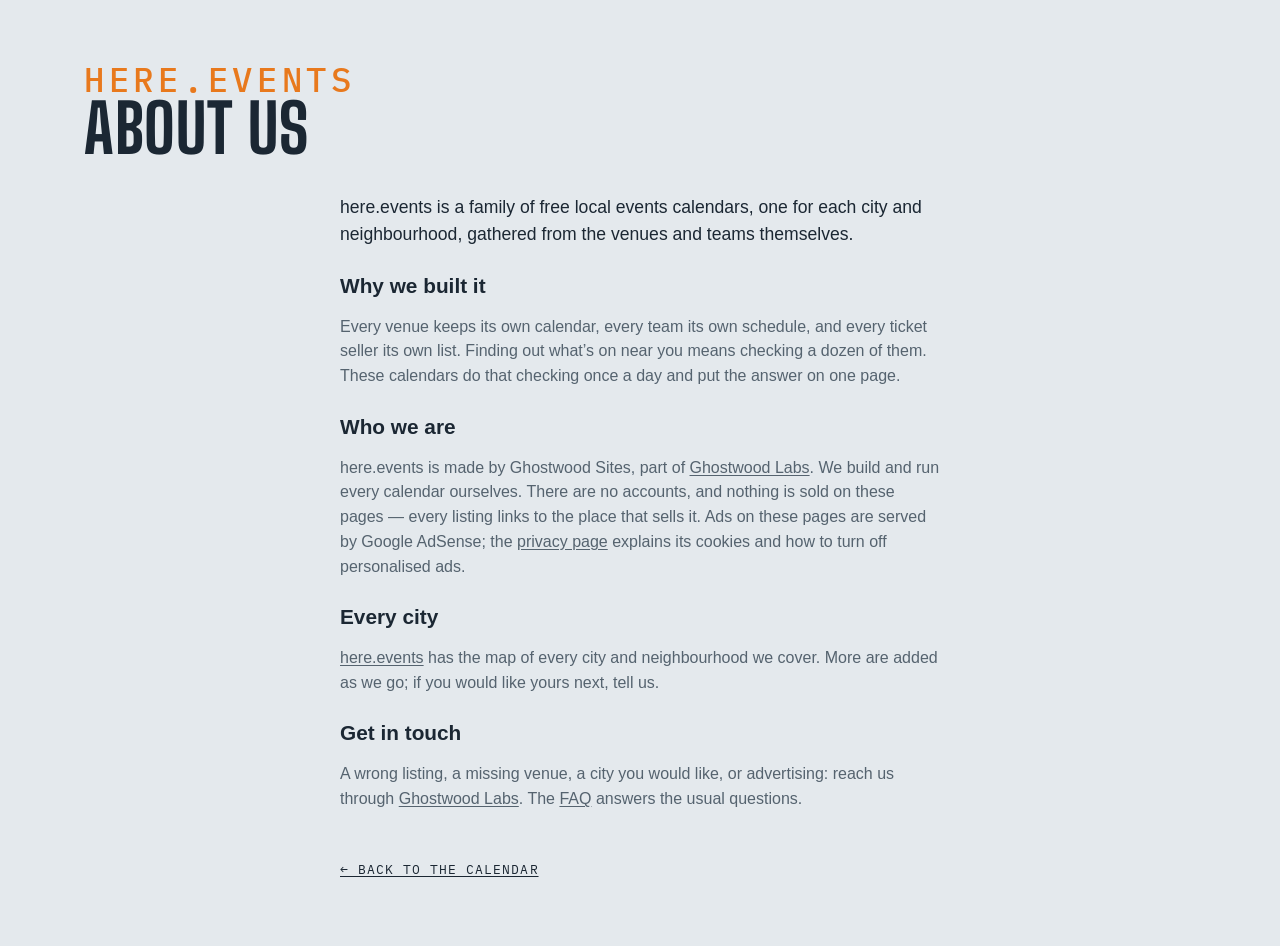
==== commit 2f0b140a: "Footer: a Privacy link to here.events/privacy/; About and FAQ name AdSense instead of "no ads that f" ====
--- a/site/about.html
+++ b/site/about.html
@@ -57,7 +57,7 @@
   <p>Every venue keeps its own calendar, every team its own schedule, and every ticket seller its own list. Finding out what’s on near you means checking a dozen of them. These calendars do that checking once a day and put the answer on one page.</p>
 
   <h2>Who we are</h2>
-  <p>here.events is made by Ghostwood Sites, part of <a href="https://ghostwoodlabs.com/" rel="noopener">Ghostwood Labs</a>. We build and run every calendar ourselves. There are no accounts and no ads that follow you, and nothing is sold on these pages — every listing links to the place that sells it.</p>
+  <p>here.events is made by Ghostwood Sites, part of <a href="https://ghostwoodlabs.com/" rel="noopener">Ghostwood Labs</a>. We build and run every calendar ourselves. There are no accounts, and nothing is sold on these pages — every listing links to the place that sells it. Ads on these pages are served by Google AdSense; the <a href="https://here.events/privacy/">privacy page</a> explains its cookies and how to turn off personalised ads.</p>
 
   <h2>Every city</h2>
   <p><a href="https://here.events/">here.events</a> has the map of every city and neighbourhood we cover. More are added as we go; if you would like yours next, tell us.</p>
--- a/site/styles.css
+++ b/site/styles.css
@@ -401,6 +401,10 @@
 .fp-preset { font-size: .8rem; padding: .4em .85em; min-height: 2rem; }
 .fp-preset:hover { border-color: var(--ink-soft); }
 .fp-preset.is-on { background: var(--ink); color: var(--sky); border-color: var(--ink); }
+/* the panel's foot: Apply, pinned to the bottom edge while the panel scrolls (2026-11-05) */
+.fp-foot { position: sticky; bottom: -1rem; z-index: 1; display: flex; justify-content: flex-end; margin: 1.1rem -1.1rem -1rem; padding: .7rem 1.1rem; background: var(--mist); border-top: 1px solid var(--line); }
+.fp-foot .fp-apply { font-size: .9rem; font-weight: 600; padding: .45em 1.6em; min-height: 2.25rem; background: var(--ink); color: var(--sky); border-color: var(--ink); }
+.fp-foot .fp-apply:hover { background: color-mix(in srgb, var(--ink) 85%, var(--sky)); }
 .fp-group h3 {
   white-space: nowrap; /* never wraps (Steve, 2026-09-22) */
   font-family: var(--mono); font-size: .68rem; text-transform: uppercase;
@@ -865,6 +869,7 @@
 .pop-filter { display: flex; justify-content: center; gap: .5em; align-items: center; cursor: pointer; font-weight: 600; font-size: .88rem; margin: 0 0 .8rem; }
 .pop-filter input { accent-color: var(--ink); }
 .pop-filter[hidden] { display: none; } /* an author display beats the hidden attribute: say it outright (Teams mode has no filter to include) */
+.pop-filter-note { margin: -.45rem 0 .9rem; font-size: .68rem; } /* the filter row's footnote: the calendar keeps the filters it was added with (2026-11-05) */
 
 /* ---- share / embed: a <details> in the footer that opens UPWARD, its body
    floating over the list ---- */
@@ -974,6 +979,7 @@
 footer .foot-link { order: 1; } /* Advertise, Embed, Sources */
 footer #embed { order: 2; }
 footer #sources { order: 3; } /* a page link since 2026-10-29, still last on the row */
+footer #contact { order: 4; } /* the mailto, after Sources (2026-11-05) */
 /* the Advertise link: dressed as the Sources / Embed labels, after them */
 footer .foot-link { position: relative; top: -.5px; display: inline-flex; align-items: center; gap: .4rem; /* measured half a pixel under its neighbours' labels (Steve, 2026-09-15) */ font-family: var(--mono); font-size: .9rem; text-transform: uppercase; letter-spacing: .08em; color: var(--ink); text-decoration: none; padding: .2rem 0; white-space: nowrap; }
 footer .foot-link:hover { color: var(--ink-soft); }
@@ -1960,16 +1966,20 @@
 .lm-road { fill: none; stroke: var(--road); stroke-linecap: round; stroke-linejoin: round; stroke-width: calc(var(--u, 1) * .6); opacity: .45; }
 .lm-road-primary, .lm-road-trunk { stroke-width: calc(var(--u, 1) * .9); opacity: .6; }
 .lm-road-motorway { stroke-width: calc(var(--u, 1) * 1.5); opacity: .8; }
+.lm-boundary { fill: none; stroke: var(--lm-dot); stroke-width: calc(var(--u, 1) * 1.3); stroke-dasharray: calc(var(--u, 1) * 6) calc(var(--u, 1) * 3.5); stroke-linecap: round; stroke-linejoin: round; opacity: .7; pointer-events: none; } /* the city's or neighbourhood's own line (build-local-map.mjs `boundary`): dashed, the map dots' orange, over the roads and under the labels and pins */
 .lm-town { font-family: var(--mono); font-weight: 500; letter-spacing: .08em; text-transform: uppercase; fill: var(--ink-soft); paint-order: stroke; stroke: var(--mist); stroke-width: calc(var(--u, 1) * 3); stroke-linejoin: round; pointer-events: none; }
 .lm-town-dot { fill: var(--ink-soft); }
 .lm-water-name { font-family: var(--body); font-style: italic; letter-spacing: .04em; fill: color-mix(in srgb, var(--ink) 55%, #4da3f0); pointer-events: none; }
 .lm-peak { fill: none; stroke: var(--ink-soft); stroke-width: calc(var(--u, 1) * 1.2); stroke-linejoin: round; }
 .lm-peak-name { font-family: var(--mono); letter-spacing: .06em; fill: var(--ink-soft); opacity: .8; paint-order: stroke; stroke: var(--mist); stroke-width: calc(var(--u, 1) * 3); pointer-events: none; }
+:root { --lm-dot: #e8791d; } /* the map's dots: the Ghostwood orange, one shade per theme (Steve, 2026-10-30) */
+:root[data-theme="dark"] { --lm-dot: #f08a33; }
+@media (prefers-color-scheme: dark) { :root:not([data-theme="light"]) { --lm-dot: #f08a33; } }
 .lm-pin { cursor: pointer; outline: none; }
-.lm-pin circle { stroke: var(--mist); stroke-width: calc(var(--u, 1) * 1.6); transition: stroke-width .12s; }
-.lm-pin.is-empty circle { fill: var(--mist); stroke: var(--pin); stroke-dasharray: calc(var(--u, 1) * 2) calc(var(--u, 1) * 2); } /* nothing upcoming under the filters: a hollow ring in the room's colour */
+.lm-pin circle { fill: var(--pin); stroke: var(--mist); stroke-width: calc(var(--u, 1) * 1.6); transition: stroke-width .12s; }
+.lm-pin.is-empty circle { fill: var(--mist); stroke: var(--pin); stroke-dasharray: calc(var(--u, 1) * 2) calc(var(--u, 1) * 2); } /* nothing upcoming under the filters: a hollow ring */
 .lm-pin:hover circle, .lm-pin:focus-visible circle, .lm-pin.is-open circle { stroke: var(--ink); stroke-width: calc(var(--u, 1) * 2.4); }
-.lm-pin .lm-n { font-family: var(--mono); font-weight: 700; fill: var(--mist); text-anchor: middle; pointer-events: none; }
+.lm-pin .lm-n { font-family: var(--mono); font-weight: 700; fill: #141a20; text-anchor: middle; pointer-events: none; }
 .lm-pin.is-empty .lm-n { fill: var(--pin); }
 .lm-pin .lm-name { font-family: var(--body); font-weight: 600; fill: var(--ink); paint-order: stroke; stroke: var(--mist); stroke-width: calc(var(--u, 1) * 3.2); stroke-linejoin: round; pointer-events: none; }
 .lm-pin.is-empty .lm-name { fill: var(--ink-soft); font-weight: 500; }
@@ -1981,19 +1991,24 @@
 .lm-zoom button[data-z="me"] { margin-top: .3rem; } /* the crosshair: the visitor's own spot, a little apart from the zoom */
 .lm-zoom button.is-busy { opacity: .5; cursor: progress; }
 .lm-zoom button[aria-pressed="true"] { color: #2f7fd6; border-color: #2f7fd6; }
-.lm-city { cursor: pointer; }
-.lm-city-dot { fill: #1f8a4c; stroke: #fff; stroke-width: calc(var(--u, 1) * 1.5); }
-.lm-sign-board { fill: #0f7a45; stroke: #fff; stroke-width: calc(var(--u, 1) * 1); } /* one thin white line as the board's edge (Steve, 2026-10-26: 'the white border should actually be the border') */
-.lm-sign-hit { fill: #fff; opacity: 0; }
-.lm-city:hover .lm-sign-hit, .lm-city:focus-visible .lm-sign-hit { opacity: .14; }
-.lm-sign-name, .lm-sign-mi { font-family: var(--body); font-weight: 700; letter-spacing: .01em; fill: #fff; pointer-events: none; }
-.lm-sign-name { letter-spacing: .03em; }
+.lm-zoom button[data-z="cities"] { margin-top: .3rem; } /* Switch City (and Switch Neighbourhood under it): the other sites, a little apart from the zoom — in place of the green signposts (Steve, 2026-10-31) */
+.lm-zoom button[aria-expanded="true"] { color: var(--ink); border-color: var(--ink); }
+.lm-switch .lm-sw-list { list-style: none; margin: .1rem 0 .35rem; padding: 0; }
+.lm-switch .lm-sw-row { display: flex; align-items: baseline; gap: .55rem; padding: .45rem .1rem; border-top: 1px solid var(--line); color: var(--ink); text-decoration: none; font: 500 .9rem/1.25 var(--body); }
+.lm-switch li:first-child .lm-sw-row { border-top: 0; }
+.lm-switch a.lm-sw-row:hover .lm-sw-name, .lm-switch a.lm-sw-row:focus-visible .lm-sw-name { text-decoration: underline; text-underline-offset: .15em; }
+.lm-switch .lm-sw-name { flex: 1; min-width: 0; overflow: hidden; text-overflow: ellipsis; white-space: nowrap; }
+.lm-switch .lm-sw-tag { flex: none; font-family: var(--mono); font-size: .62rem; letter-spacing: .08em; text-transform: uppercase; color: var(--ink-soft); }
+.lm-switch .lm-sw-far { flex: none; font-family: var(--mono); font-size: .72rem; letter-spacing: .04em; color: var(--ink-soft); }
+.lm-switch .is-here .lm-sw-row { font-weight: 700; }
+.lm-switch .is-here .lm-sw-row::after { content: '✓'; flex: none; color: var(--ink-soft); }
+.lm-caption .lm-reset { font: inherit; letter-spacing: inherit; text-transform: inherit; color: var(--ink); background: none; border: 0; border-bottom: 1px solid currentColor; border-radius: 0; padding: 0; cursor: pointer; } /* the filters leave nothing on the map: one tap back to the default (Steve, 2026-10-31) */
+.lm-caption .lm-reset[hidden] { display: none; }
 .lm-me-dot { fill: #2f7fd6; stroke: var(--mist); stroke-width: calc(var(--u, 1) * 2); }
 .lm-me-acc { fill: #2f7fd6; fill-opacity: .14; stroke: #2f7fd6; stroke-opacity: .45; stroke-width: calc(var(--u, 1) * .8); animation: lm-pulse 2.4s ease-out infinite; transform-box: fill-box; transform-origin: center; }
 @keyframes lm-pulse { 0% { fill-opacity: .22; } 100% { fill-opacity: .08; } }
 .lm-pin.is-city circle { opacity: .78; } /* the rest of the city on a neighbourhood map: a shade quieter than the neighbourhood's own rooms */
 .lm-pin.is-city .lm-name { font-weight: 500; fill: var(--ink-soft); }
-.lm-pin .lm-stack { stroke: var(--mist); stroke-width: calc(var(--u, 1) * 1.6); } /* a group of venues (Steve, 2026-10-28): the next venues' discs peek out behind the first */
 .lm-pin.is-group .lm-name { font-weight: 700; }
 /* a group's card: one row a venue, folded like a reddit thread — [+] opens its next events under a thread line, [–] folds them */
 .lm-pop .lm-tree { margin: 0 0 .3rem; }
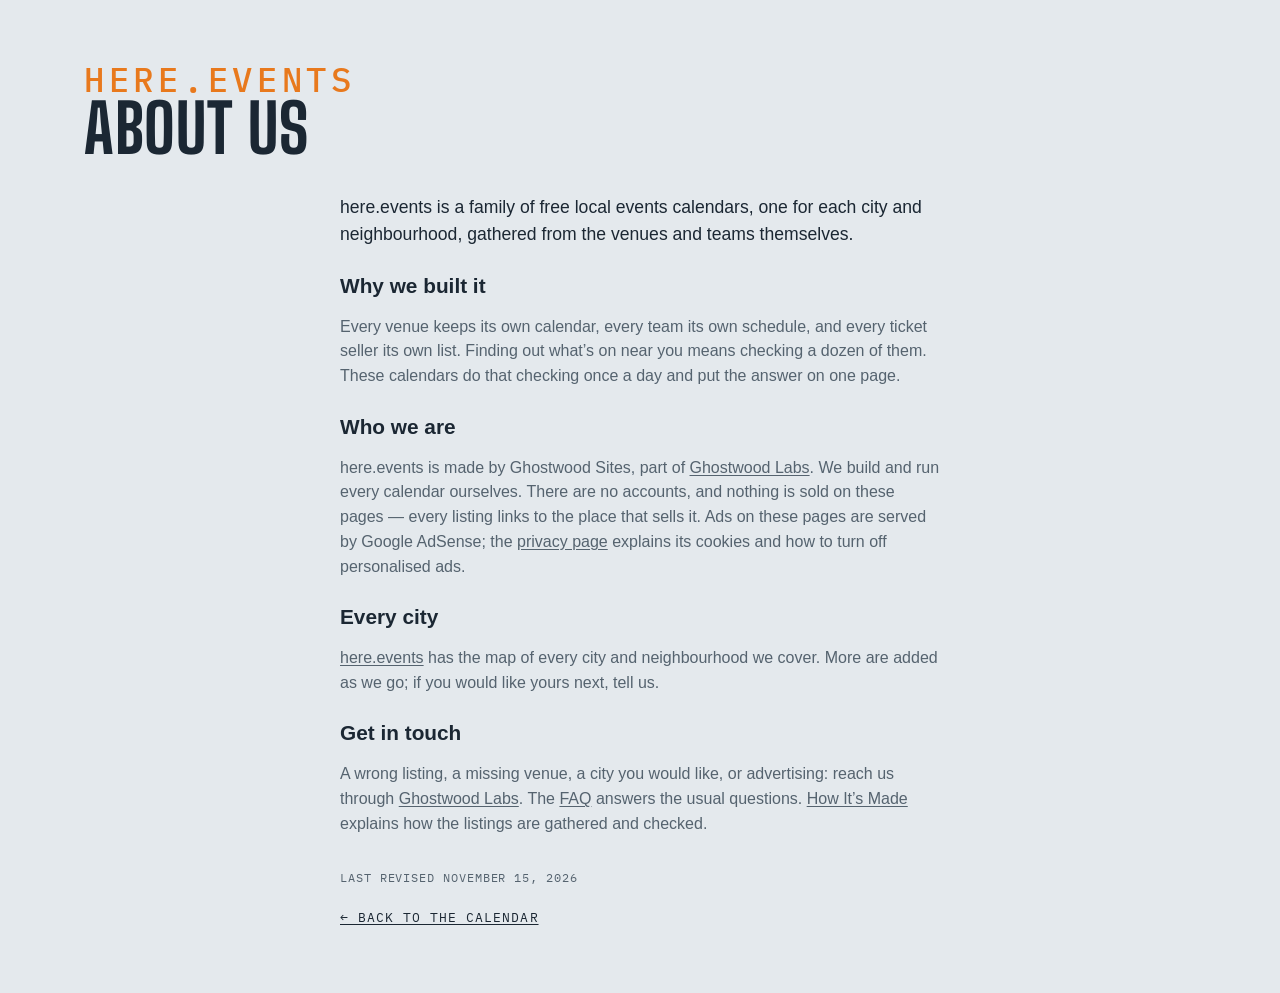
==== commit f34083bf: "How It's Made page, Updated line, truthful sitemap dates A page on how the calendar is curated, link" ====
--- a/site/about.html
+++ b/site/about.html
@@ -63,8 +63,9 @@
   <p><a href="https://here.events/">here.events</a> has the map of every city and neighbourhood we cover. More are added as we go; if you would like yours next, tell us.</p>
 
   <h2>Get in touch</h2>
-  <p>A wrong listing, a missing venue, a city you would like, or advertising: reach us through <a href="https://ghostwoodlabs.com/" rel="noopener">Ghostwood Labs</a>. The <a href="faq.html">FAQ</a> answers the usual questions.</p>
+  <p>A wrong listing, a missing venue, a city you would like, or advertising: reach us through <a href="https://ghostwoodlabs.com/" rel="noopener">Ghostwood Labs</a>. The <a href="faq.html">FAQ</a> answers the usual questions. <a href="how.html">How It’s Made</a> explains how the listings are gathered and checked.</p>
 
+  <p class="ad-revised">Last revised <time datetime="2026-11-15">November 15, 2026</time></p>
   <a class="ad-back" href="./">← Back to the calendar</a>
 </main>
 </body>
--- a/site/styles.css
+++ b/site/styles.css
@@ -994,6 +994,11 @@
 .ad-page p, .ad-page li { color: var(--ink-soft); line-height: 1.55; }
 .ad-page ul { padding-left: 1.2rem; }
 .ad-page .ad-lead { font-size: 1.1rem; color: var(--ink); }
+.updated { margin: 1rem 0 -.6rem; font-family: var(--mono); font-size: .72rem; letter-spacing: .08em; text-transform: uppercase; color: var(--ink-soft); }
+.updated a { color: var(--ink); }
+body:has(#mapView:not([hidden])) .updated { display: none; }
+.ad-page .ad-revised { margin-top: 2rem; font-family: var(--mono); font-size: .72rem; letter-spacing: .08em; text-transform: uppercase; }
+.ad-page .ad-revised + .ad-back { margin-top: .6rem; }
 .ad-page .ad-back { display: inline-block; margin-top: 2rem; font-family: var(--mono); font-size: .8rem; text-transform: uppercase; letter-spacing: .08em; color: var(--ink); }
 footer .share summary { font-size: .9rem; white-space: nowrap; }
 .foot-inner.is-tight .share summary span, .foot-inner.is-tighter .gw-credit {
